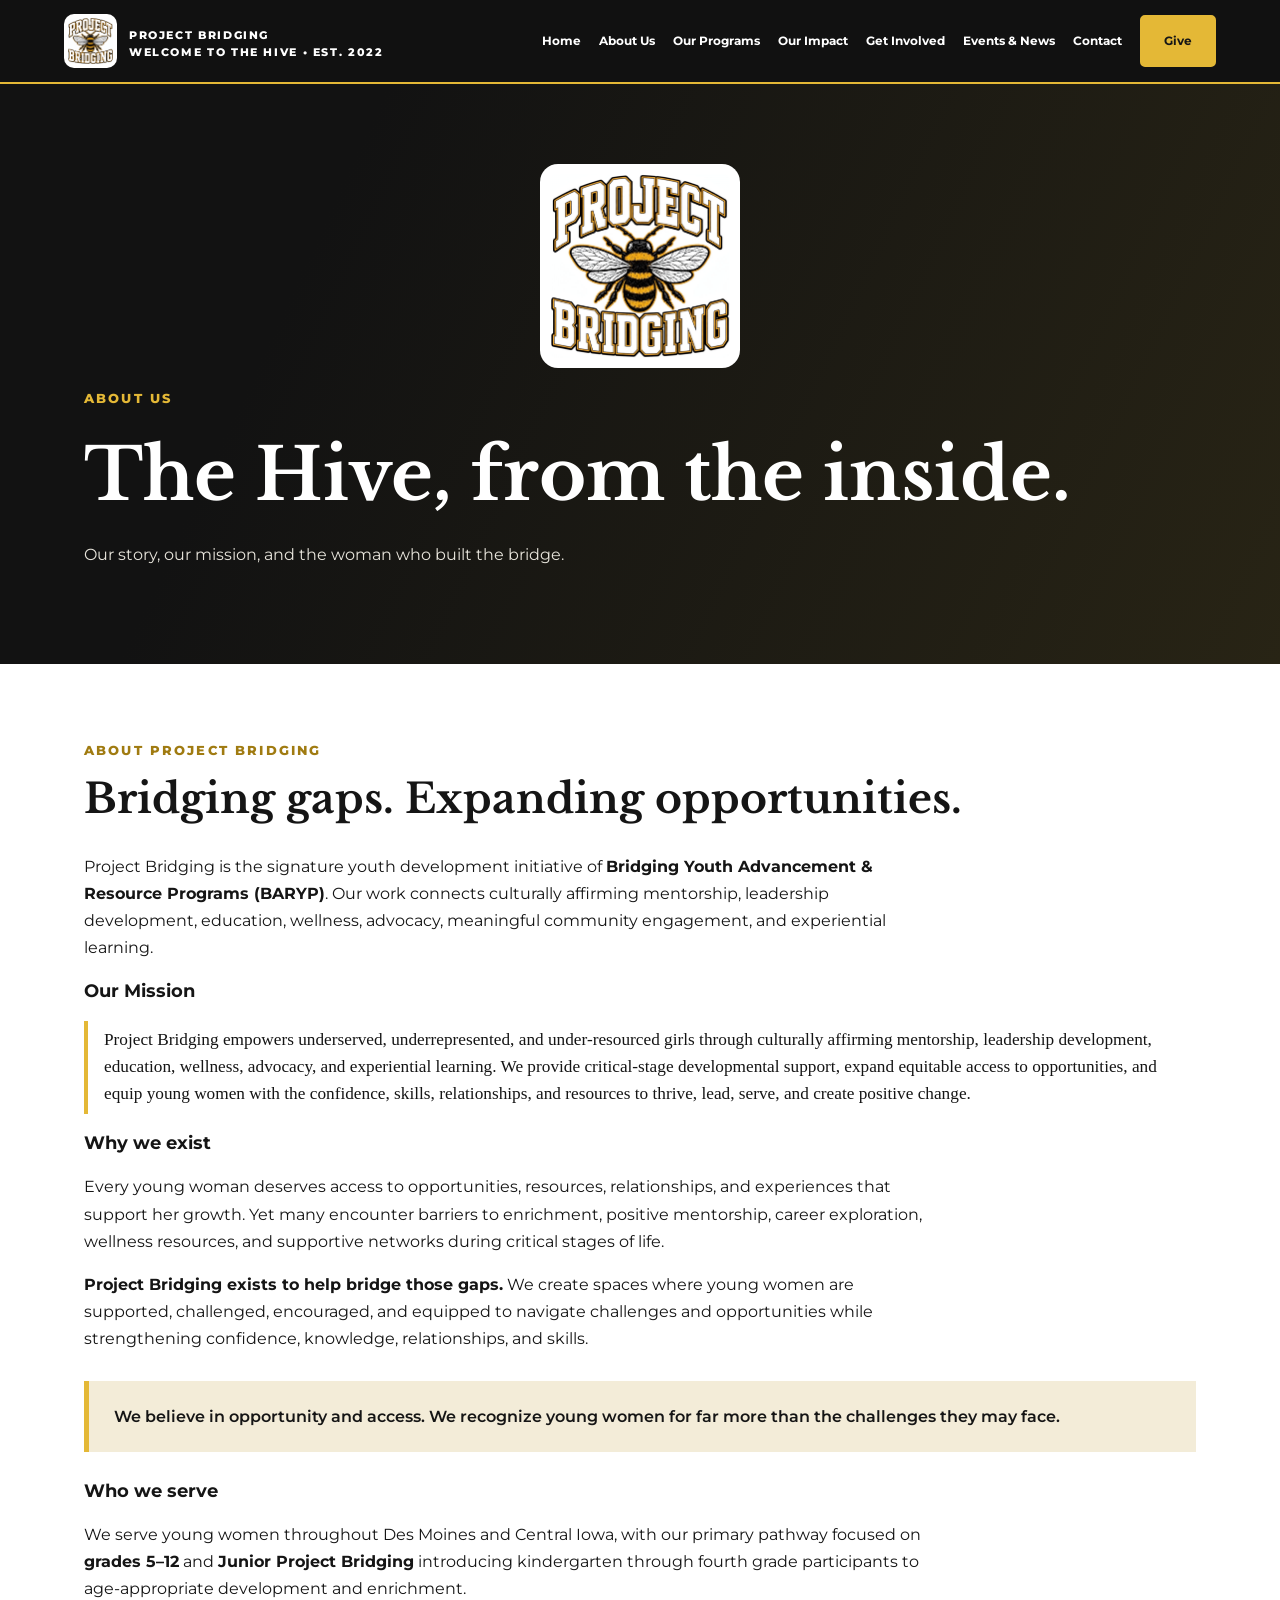
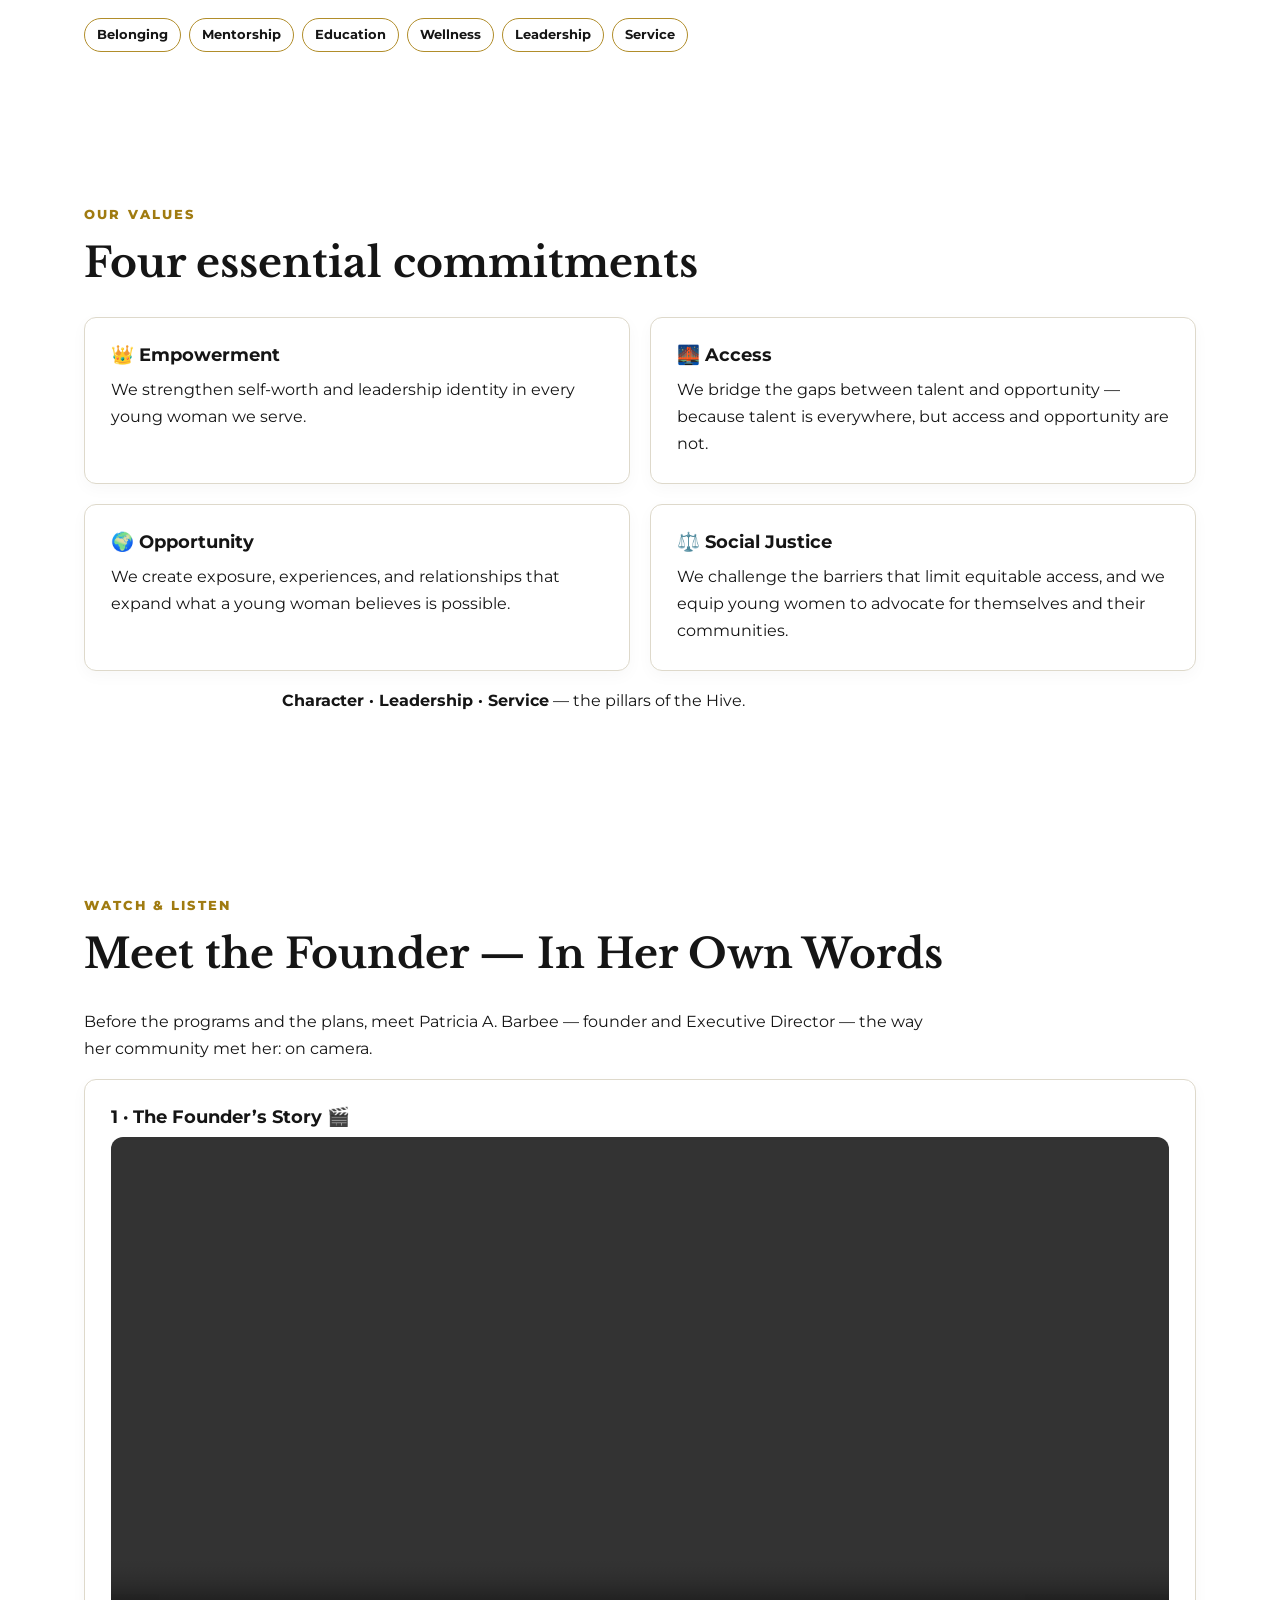
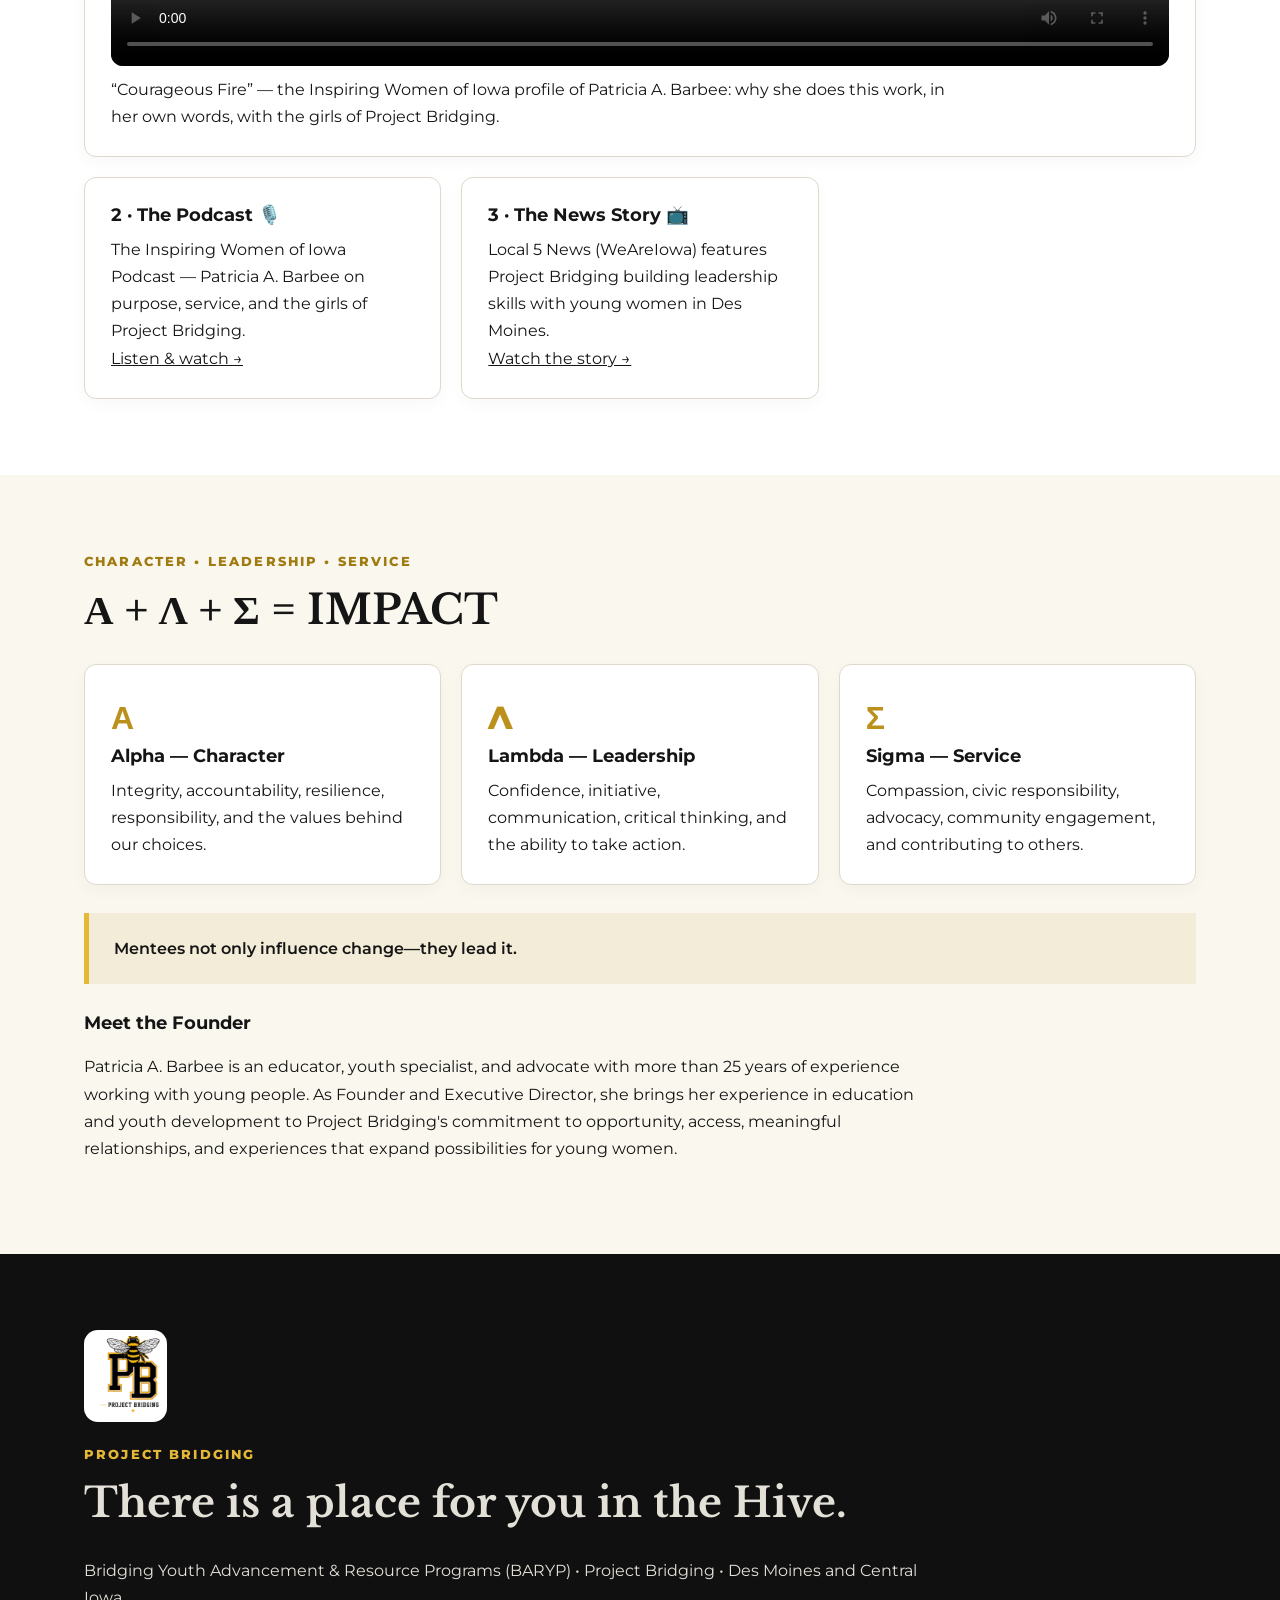
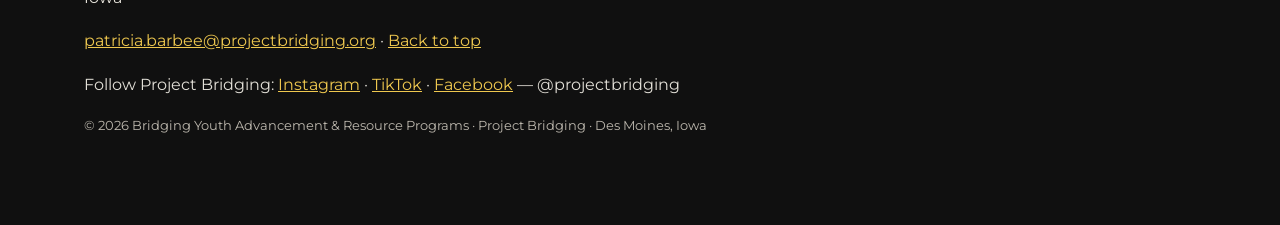
==== about.html @ 3eb688e8 "Publish new site pages with updated navigation Update index.html homepage with new site menu (Home, " ====
<!DOCTYPE html>
<html lang="en"><head><meta charset="UTF-8"><link rel="icon" type="image/png" href="logo.png"><meta name="viewport" content="width=device-width, initial-scale=1"><meta name="description" content="The story, mission, values, founder, and leadership of Project Bridging — a youth development and empowerment program in Des Moines, Iowa."><title>About Us | Project Bridging</title><style>
@import url('https://fonts.googleapis.com/css2?family=Libre+Baskerville:wght@400;700&family=Montserrat:wght@400;500;600;700;800&display=swap');
:root{--gold:#e4b836;--black:#151515;--cream:#faf7ef;--muted:#5f5b53}*{box-sizing:border-box}html{scroll-behavior:smooth}body{margin:0;color:var(--black);font-family:Montserrat,Arial,sans-serif;line-height:1.7}h1,h2,h3{line-height:1.23}h1,h2{font-family:'Libre Baskerville',Georgia,serif}h1{font-size:clamp(2.6rem,5.6vw,5.5rem);margin:.3em 0}h2{font-size:clamp(1.9rem,3.2vw,3.2rem);margin:.3em 0 .7em}h3{font-size:1.15rem}p{max-width:78ch}a{color:inherit}header{background:#111;color:white;position:sticky;top:0;z-index:4;border-bottom:2px solid var(--gold)}.nav{max-width:1200px;margin:auto;display:flex;justify-content:space-between;align-items:center;gap:20px;padding:14px 24px}.brand{font-weight:800;letter-spacing:.1em;text-decoration:none;color:var(--gold);line-height:1.1}.brand span{display:block;font-size:.68rem;color:#fff;letter-spacing:.15em;margin-top:5px}.navlinks{display:flex;gap:18px;flex-wrap:wrap;align-items:center}.navlinks a{font-size:.78rem;text-decoration:none;font-weight:700}.navlinks a:hover{color:var(--gold)}.btn{display:inline-flex;align-items:center;justify-content:center;padding:13px 22px;background:var(--gold);color:#161616;font-size:.84rem;font-weight:800;border-radius:5px;text-decoration:none;border:2px solid var(--gold);cursor:pointer}.btn.outline{background:transparent;border-color:currentColor;color:inherit}.btn:hover{filter:brightness(.92)}.hero{background:linear-gradient(115deg,#121212 25%,#282415 100%);color:white;min-height:580px;display:flex;align-items:center}.wrap{max-width:1160px;padding:76px 24px;margin:auto}.hero .wrap{width:100%}.eyebrow{font-weight:800;font-size:.79rem;letter-spacing:.17em;text-transform:uppercase;color:#a07b11}.hero .eyebrow{color:var(--gold)}.lead{font-size:1.18rem;max-width:720px}.hero p{color:#e8e5dc}.actions{display:flex;gap:12px;flex-wrap:wrap;margin-top:28px}.hero .btn.outline{color:white}.gold{color:var(--gold)}.cream{background:var(--cream)}.dark{background:#171717;color:#fff}.dark p{color:#e0ded9}.grid{display:grid;grid-template-columns:repeat(3,minmax(0,1fr));gap:20px}.grid.two{grid-template-columns:repeat(2,minmax(0,1fr))}.card{background:#fff;border:1px solid #ded9cb;border-radius:12px;padding:26px;box-shadow:0 5px 16px rgba(0,0,0,.03)}.dark .card{background:#242424;border-color:#48402b}.card h3{margin:0 0 9px}.card p{margin:0}.number{font-size:2rem;color:#bc911b;font-weight:800}.separator{height:4px;width:64px;background:var(--gold);margin:22px 0}.steps{counter-reset:step}.step{padding:22px 0;border-bottom:1px solid #ddd7c9;display:grid;grid-template-columns:65px 1fr;gap:15px}.step:before{counter-increment:step;content:counter(step,decimal-leading-zero);color:#aa7d00;font-size:1.6rem;font-weight:800}.step h3{margin:0}.step p{margin:.3em 0}.cols{columns:2;column-gap:45px}.cols>div{break-inside:avoid;margin-bottom:25px}.callout{border-left:5px solid var(--gold);padding:22px 25px;background:#f3ecd8;margin:28px 0;font-weight:600}.dark .callout{color:#151515}.small{font-size:.82rem;color:var(--muted)}.tag{font-size:.74rem;display:inline-block;font-weight:800;letter-spacing:.08em;text-transform:uppercase;color:#8f6e12}.quote{font:700 clamp(1.3rem,2.5vw,2rem)/1.5 'Libre Baskerville',Georgia,serif}.notice{background:#fff5da;padding:15px 18px;border-radius:8px;border:1px solid #e6cc7b;margin-top:15px}.faq details{border-bottom:1px solid #ded8cd;padding:18px 0}.faq summary{font-weight:800;cursor:pointer}.faq p{margin:12px 0 0}.footer{background:#101010;color:#e3e0d8}.footer a{color:#efc84f}.muted{color:#6b665b}ul{padding-left:22px}li{margin:7px 0}.chips{display:flex;flex-wrap:wrap;gap:8px}.chip{border:1px solid #b18d2a;border-radius:30px;padding:5px 12px;font-size:.8rem;font-weight:700}.menu-toggle{display:none;background:none;border:1px solid #aaa;color:white;padding:8px 10px;border-radius:4px}@media(max-width:900px){.grid{grid-template-columns:repeat(2,minmax(0,1fr))}.navlinks{gap:10px}.navlinks a{font-size:.7rem}}@media(max-width:700px){.nav{align-items:flex-start}.menu-toggle{display:block}.navlinks{display:none;position:absolute;top:68px;left:0;right:0;background:#161616;padding:22px;flex-direction:column;align-items:flex-start}.navlinks.open{display:flex}.grid,.grid.two{grid-template-columns:1fr}.cols{columns:1}.wrap{padding:55px 20px}.hero{min-height:570px}.step{grid-template-columns:47px 1fr}.navlinks a{font-size:.9rem}}
.hub-grid{display:grid;grid-template-columns:repeat(2,1fr);gap:14px;margin-top:34px}.hub-btn{display:flex;align-items:center;gap:14px;background:#fff;border:1px solid #e6e2d9;border-left:5px solid #e4b836;padding:18px 22px;transition:.2s;color:inherit;text-decoration:none}.hub-btn:hover{transform:translateY(-1px);border-color:#e4b836;box-shadow:0 4px 14px rgba(0,0,0,.08)}.hub-btn .ic{font-size:1.5rem;line-height:1}.hub-btn strong{display:block;font-size:1rem}.hub-btn span{font-size:.83rem;color:#5f5b53}@media(max-width:620px){.hub-grid{grid-template-columns:1fr}}.brand{display:flex;align-items:center;gap:12px}.brand img{height:54px;width:auto;background:#fff;border-radius:10px;padding:4px}.brand-text{display:flex;flex-direction:column;line-height:1.15}.hero-logo{display:block;width:200px;max-width:62vw;height:auto;background:#fff;border-radius:18px;padding:10px;margin:0 auto 20px}.footer-logo{height:92px;width:auto;background:#fff;border-radius:14px;padding:6px;margin-bottom:14px}</style></head>
<body id="home">
<header><nav class="nav" aria-label="Primary navigation"><a class="brand" href="index.html"><img src="logo.png" alt="Project Bridging logo"><span class="brand-text">PROJECT BRIDGING<span>WELCOME TO THE HIVE • EST. 2022</span></span></a><button class="menu-toggle" aria-label="Toggle navigation" aria-expanded="false" onclick="const n=document.getElementById('navlinks');n.classList.toggle('open');this.setAttribute('aria-expanded',n.classList.contains('open'))">☰ Menu</button><div id="navlinks" class="navlinks"><a href="index.html">Home</a><a href="about.html">About Us</a><a href="programs.html">Our Programs</a><a href="impact.html">Our Impact</a><a href="get-involved.html">Get Involved</a><a href="events.html">Events &amp; News</a><a href="contact.html">Contact</a><a href="give.html" class="btn">Give</a></div></nav></header>
<main>
<section class="hero"><div class="wrap"><img class="hero-logo" src="logo.png" alt="Project Bridging logo"><div class="eyebrow">About Us</div><h1>The Hive, from the <span class="accent">inside.</span></h1><p class="lede">Our story, our mission, and the woman who built the bridge.</p></div></section><section id="about"><div class="wrap"><div class="eyebrow">About Project Bridging</div><h2>Bridging gaps. Expanding opportunities.</h2><p>Project Bridging is the signature youth development initiative of <strong>Bridging Youth Advancement &amp; Resource Programs (BARYP)</strong>. Our work connects culturally affirming mentorship, leadership development, education, wellness, advocacy, meaningful community engagement, and experiential learning.</p><h3>Our Mission</h3><blockquote style="border-left:4px solid var(--gold);margin:.4rem 0 1rem;padding:.4rem 0 .4rem 1rem;font-family:Georgia,serif;font-size:1.08rem;line-height:1.55">Project Bridging empowers underserved, underrepresented, and under-resourced girls through culturally affirming mentorship, leadership development, education, wellness, advocacy, and experiential learning. We provide critical-stage developmental support, expand equitable access to opportunities, and equip young women with the confidence, skills, relationships, and resources to thrive, lead, serve, and create positive change.</blockquote><h3>Why we exist</h3><p>Every young woman deserves access to opportunities, resources, relationships, and experiences that support her growth. Yet many encounter barriers to enrichment, positive mentorship, career exploration, wellness resources, and supportive networks during critical stages of life.</p><p><strong>Project Bridging exists to help bridge those gaps.</strong> We create spaces where young women are supported, challenged, encouraged, and equipped to navigate challenges and opportunities while strengthening confidence, knowledge, relationships, and skills.</p><div class="callout">We believe in opportunity and access. We recognize young women for far more than the challenges they may face.</div><h3>Who we serve</h3><p>We serve young women throughout Des Moines and Central Iowa, with our primary pathway focused on <strong>grades 5–12</strong> and <strong>Junior Project Bridging</strong> introducing kindergarten through fourth grade participants to age-appropriate development and enrichment.</p><div class="chips"><span class="chip">Belonging</span><span class="chip">Mentorship</span><span class="chip">Education</span><span class="chip">Wellness</span><span class="chip">Leadership</span><span class="chip">Service</span></div></div></section><section class="soft"><div class="wrap"><div class="eyebrow">Our Values</div><h2>Four essential commitments</h2><div class="grid two"><div class="card"><h3>👑 Empowerment</h3><p>We strengthen self-worth and leadership identity in every young woman we serve.</p></div><div class="card"><h3>🌉 Access</h3><p>We bridge the gaps between talent and opportunity — because talent is everywhere, but access and opportunity are not.</p></div><div class="card"><h3>🌍 Opportunity</h3><p>We create exposure, experiences, and relationships that expand what a young woman believes is possible.</p></div><div class="card"><h3>⚖️ Social Justice</h3><p>We challenge the barriers that limit equitable access, and we equip young women to advocate for themselves and their communities.</p></div></div><p style="text-align:center;margin-top:1rem"><strong>Character · Leadership · Service</strong> — the pillars of the Hive.</p></div></section><section id="meet-the-founder"><div class="wrap"><p class="eyebrow">Watch &amp; Listen</p><h2>Meet the Founder — In Her Own Words</h2><p class="lede">Before the programs and the plans, meet Patricia A. Barbee — founder and Executive Director — the way her community met her: on camera.</p><div class="grid"><article class="card" style="grid-column:1/-1"><h3>1 · The Founder’s Story 🎬</h3><video controls preload="metadata" playsinline src="founder-video.mp4" style="width:100%;border-radius:12px;display:block;margin:.4rem 0 .6rem"></video><p>“Courageous Fire” — the Inspiring Women of Iowa profile of Patricia A. Barbee: why she does this work, in her own words, with the girls of Project Bridging.</p></article><article class="card"><h3>2 · The Podcast 🎙️</h3><p>The Inspiring Women of Iowa Podcast — Patricia A. Barbee on purpose, service, and the girls of Project Bridging.</p><p><a href="https://tr.ee/HI_UeDrInt">Listen &amp; watch →</a></p></article><article class="card"><h3>3 · The News Story 📺</h3><p>Local 5 News (WeAreIowa) features Project Bridging building leadership skills with young women in Des Moines.</p><p><a href="https://www.weareiowa.com/video/news/community/project-bridging-to-builds-leadership-skills-with-at-risk-young-women/524-d6acfb98-375f-4278-8820-97b813ef0d6f">Watch the story →</a></p></article></div></div></section><section id="leadership" class="cream"><div class="wrap"><div class="eyebrow">Character • Leadership • Service</div><h2>Α + Λ + Σ = IMPACT</h2><div class="grid"><div class="card"><div class="number">Α</div><h3>Alpha — Character</h3><p>Integrity, accountability, resilience, responsibility, and the values behind our choices.</p></div><div class="card"><div class="number">Λ</div><h3>Lambda — Leadership</h3><p>Confidence, initiative, communication, critical thinking, and the ability to take action.</p></div><div class="card"><div class="number">Σ</div><h3>Sigma — Service</h3><p>Compassion, civic responsibility, advocacy, community engagement, and contributing to others.</p></div></div><div class="callout">Mentees not only influence change—they lead it.</div><h3>Meet the Founder</h3><p>Patricia A. Barbee is an educator, youth specialist, and advocate with more than 25 years of experience working with young people. As Founder and Executive Director, she brings her experience in education and youth development to Project Bridging's commitment to opportunity, access, meaningful relationships, and experiences that expand possibilities for young women.</p></div></section>
</main>
<footer class="footer"><div class="wrap"><img class="footer-logo" src="logo-submark.png" alt="Project Bridging PB submark logo"><div class="eyebrow gold">Project Bridging</div><h2>There is a place for you in the Hive.</h2><p>Bridging Youth Advancement &amp; Resource Programs (BARYP) • Project Bridging • Des Moines and Central Iowa</p><p><a href="mailto:patricia.barbee@projectbridging.org">patricia.barbee@projectbridging.org</a> · <a href="#home">Back to top</a></p><p>Follow Project Bridging: <a href="https://www.instagram.com/projectbridging/">Instagram</a> · <a href="https://www.tiktok.com/@projectbridging">TikTok</a> · <a href="https://www.facebook.com/projectbridging">Facebook</a> — @projectbridging</p><p class="small" style="color:#bdb8ae">© 2026 Bridging Youth Advancement &amp; Resource Programs · Project Bridging · Des Moines, Iowa</p></div></footer>
<script>document.querySelectorAll('.navlinks a').forEach(a=>a.addEventListener('click',()=>{const n=document.getElementById('navlinks');n.classList.remove('open');document.querySelector('.menu-toggle').setAttribute('aria-expanded','false')}))</script>
</body></html>
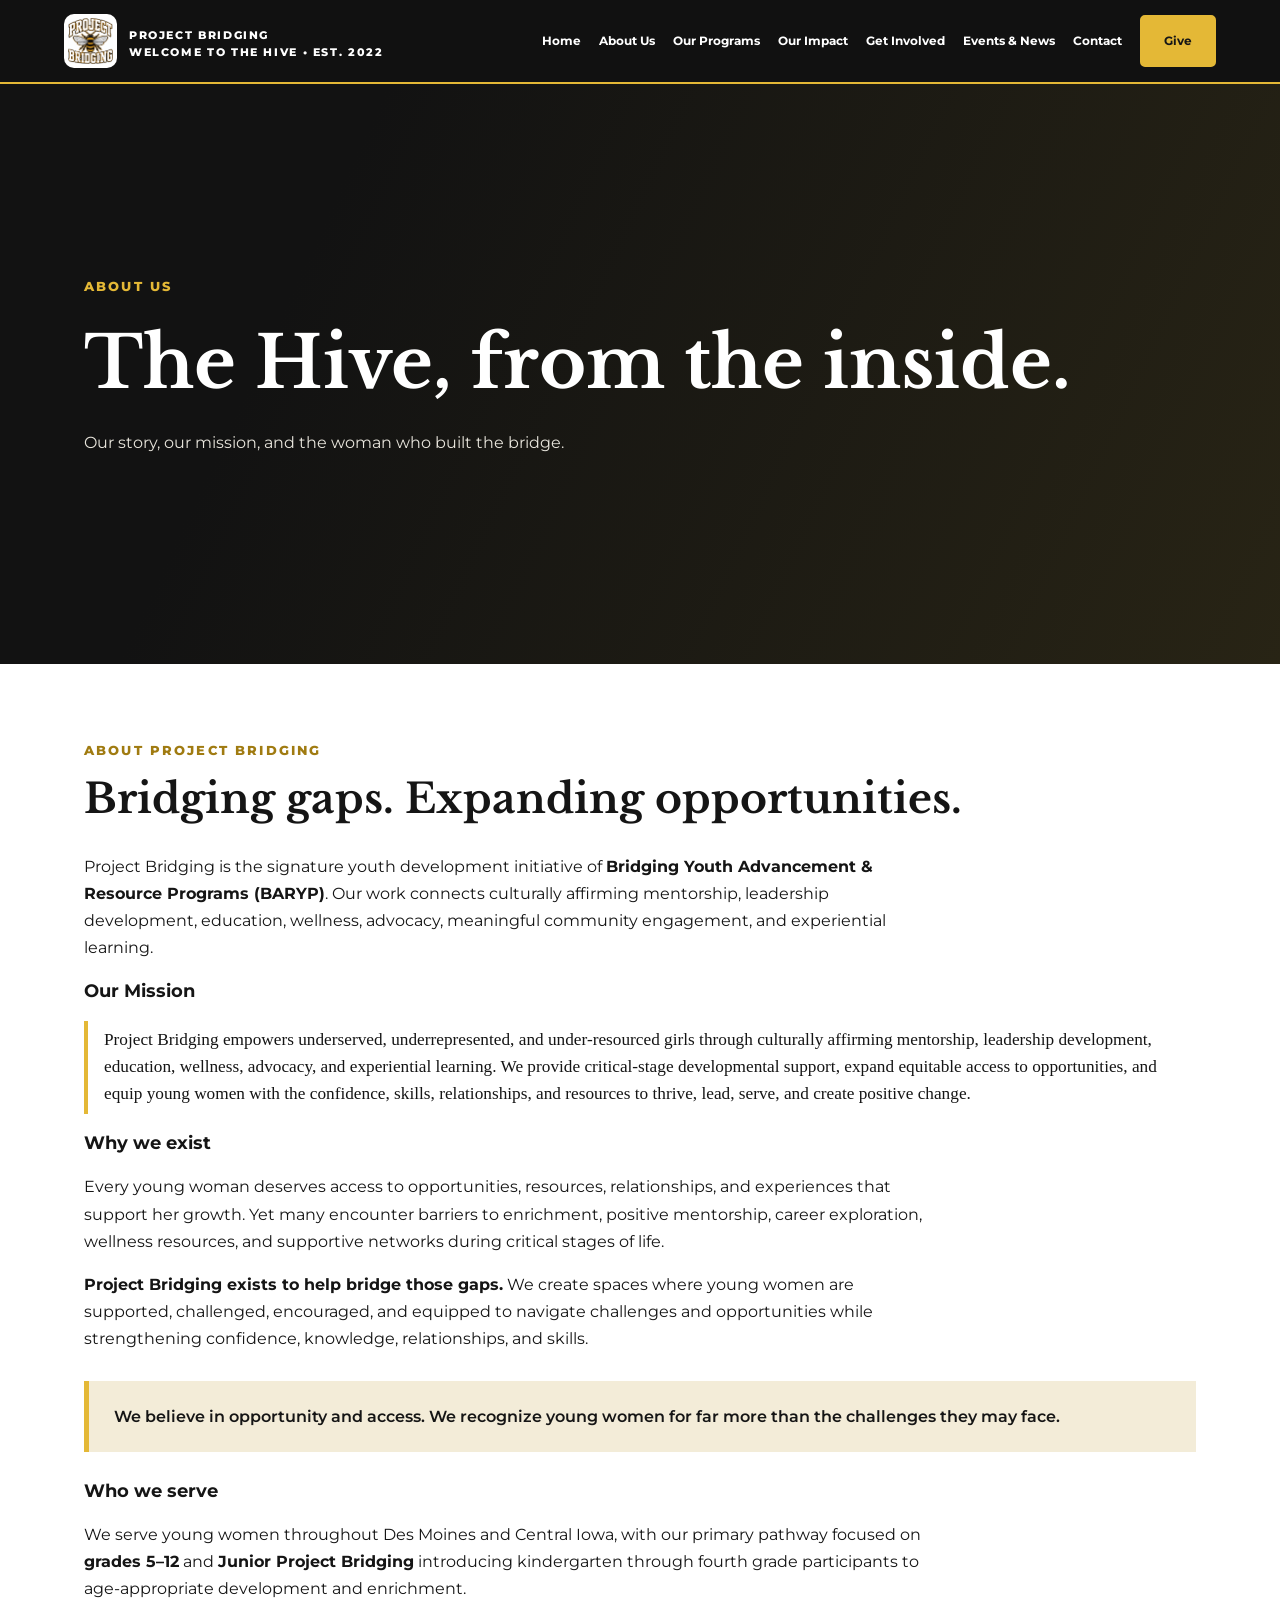
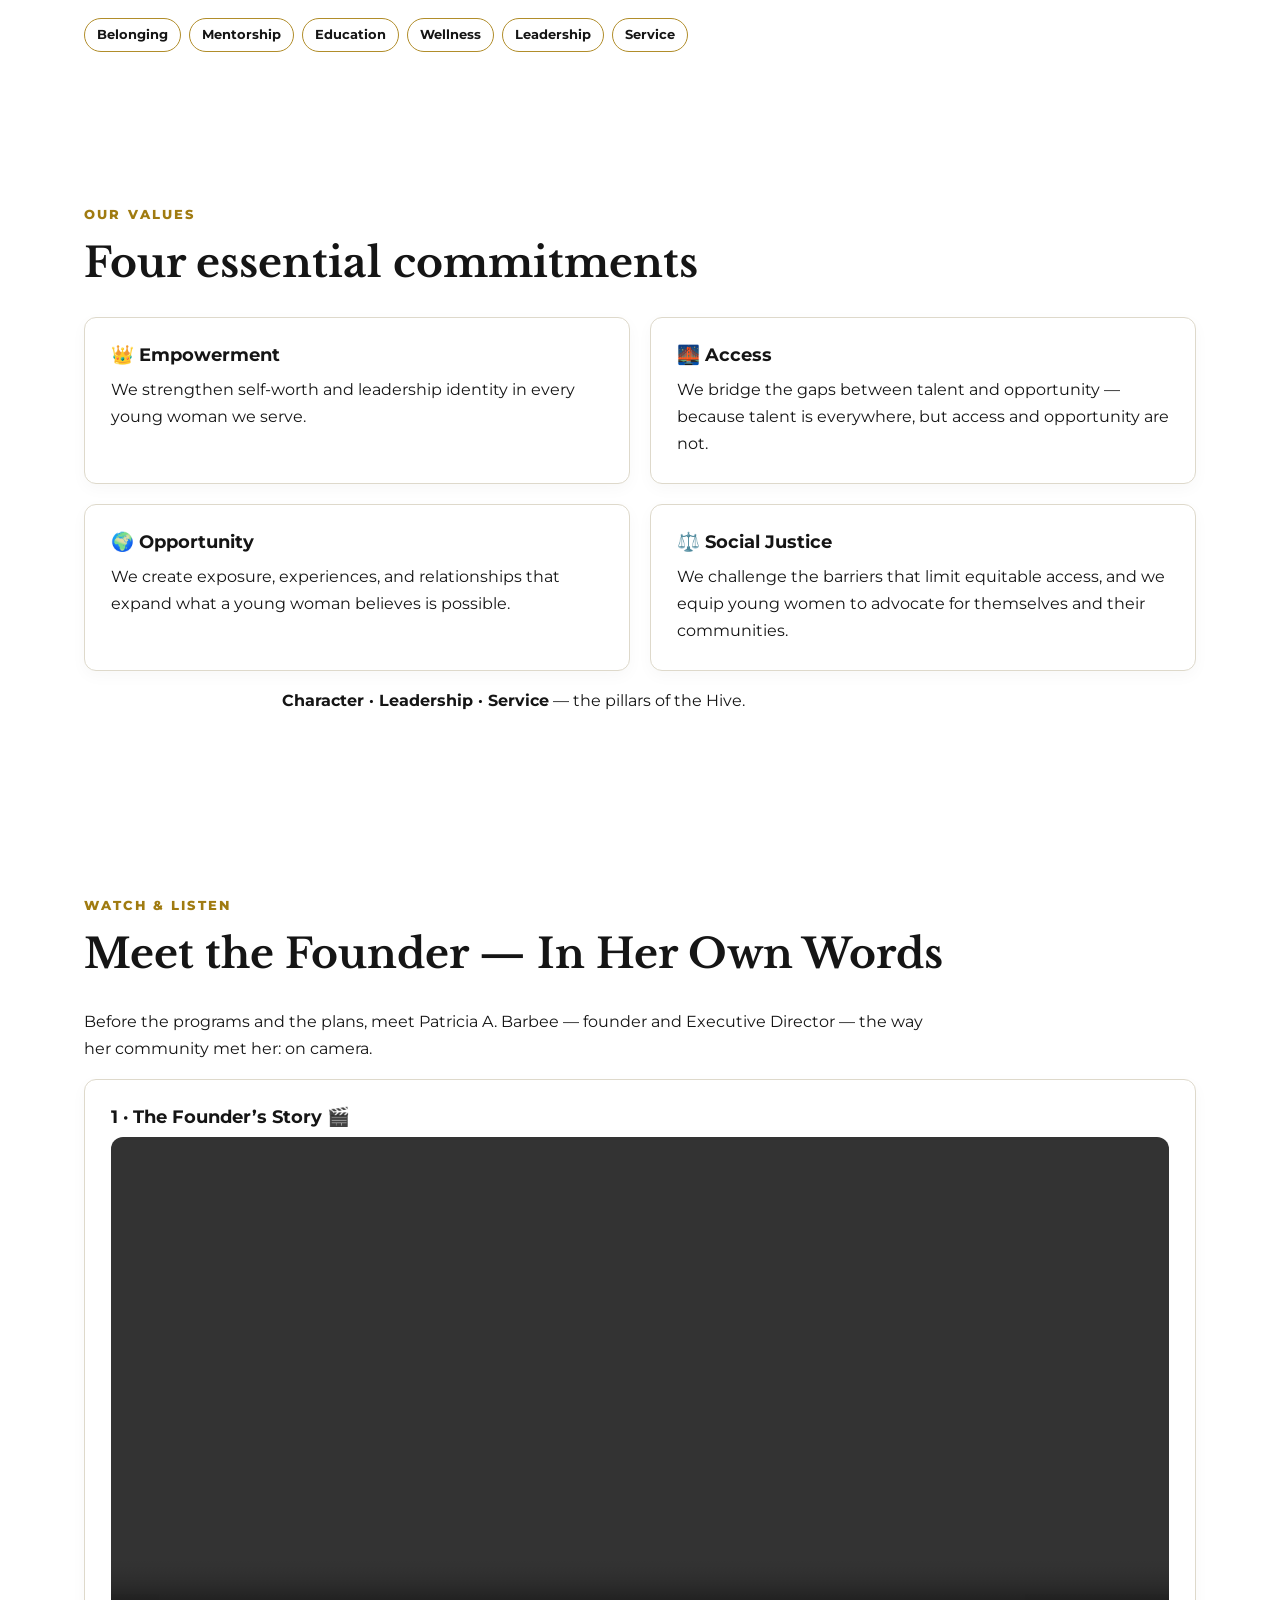
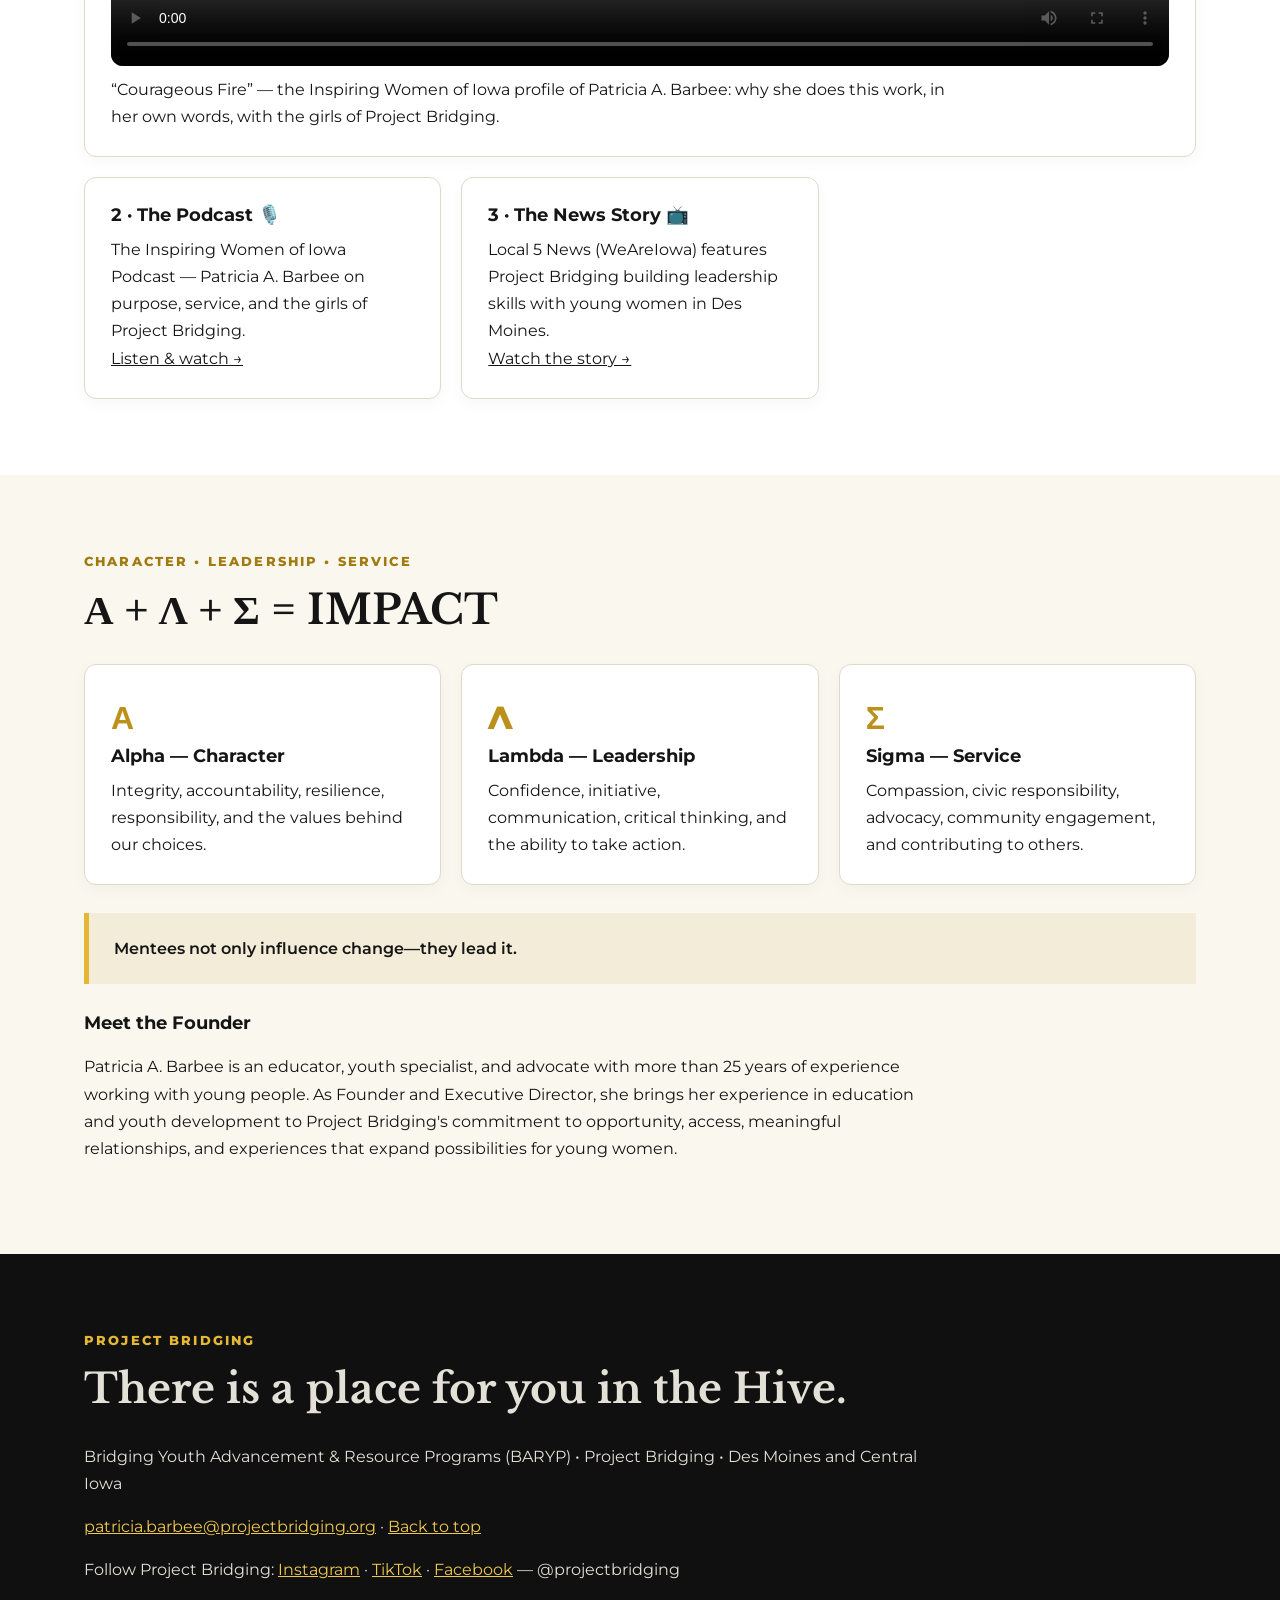
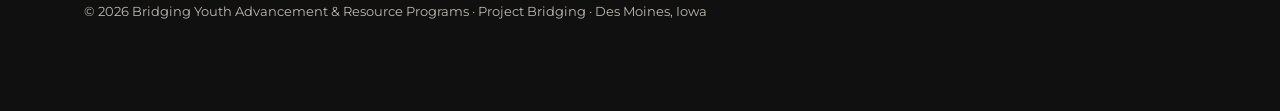
==== commit 4596cbcc: "Remove hero and footer logos, keep header logo Updated index.html, about.html, programs.html, impact" ====
--- a/about.html
+++ b/about.html
@@ -6,8 +6,8 @@
 <body id="home">
 <header><nav class="nav" aria-label="Primary navigation"><a class="brand" href="index.html"><img src="logo.png" alt="Project Bridging logo"><span class="brand-text">PROJECT BRIDGING<span>WELCOME TO THE HIVE • EST. 2022</span></span></a><button class="menu-toggle" aria-label="Toggle navigation" aria-expanded="false" onclick="const n=document.getElementById('navlinks');n.classList.toggle('open');this.setAttribute('aria-expanded',n.classList.contains('open'))">☰ Menu</button><div id="navlinks" class="navlinks"><a href="index.html">Home</a><a href="about.html">About Us</a><a href="programs.html">Our Programs</a><a href="impact.html">Our Impact</a><a href="get-involved.html">Get Involved</a><a href="events.html">Events &amp; News</a><a href="contact.html">Contact</a><a href="give.html" class="btn">Give</a></div></nav></header>
 <main>
-<section class="hero"><div class="wrap"><img class="hero-logo" src="logo.png" alt="Project Bridging logo"><div class="eyebrow">About Us</div><h1>The Hive, from the <span class="accent">inside.</span></h1><p class="lede">Our story, our mission, and the woman who built the bridge.</p></div></section><section id="about"><div class="wrap"><div class="eyebrow">About Project Bridging</div><h2>Bridging gaps. Expanding opportunities.</h2><p>Project Bridging is the signature youth development initiative of <strong>Bridging Youth Advancement &amp; Resource Programs (BARYP)</strong>. Our work connects culturally affirming mentorship, leadership development, education, wellness, advocacy, meaningful community engagement, and experiential learning.</p><h3>Our Mission</h3><blockquote style="border-left:4px solid var(--gold);margin:.4rem 0 1rem;padding:.4rem 0 .4rem 1rem;font-family:Georgia,serif;font-size:1.08rem;line-height:1.55">Project Bridging empowers underserved, underrepresented, and under-resourced girls through culturally affirming mentorship, leadership development, education, wellness, advocacy, and experiential learning. We provide critical-stage developmental support, expand equitable access to opportunities, and equip young women with the confidence, skills, relationships, and resources to thrive, lead, serve, and create positive change.</blockquote><h3>Why we exist</h3><p>Every young woman deserves access to opportunities, resources, relationships, and experiences that support her growth. Yet many encounter barriers to enrichment, positive mentorship, career exploration, wellness resources, and supportive networks during critical stages of life.</p><p><strong>Project Bridging exists to help bridge those gaps.</strong> We create spaces where young women are supported, challenged, encouraged, and equipped to navigate challenges and opportunities while strengthening confidence, knowledge, relationships, and skills.</p><div class="callout">We believe in opportunity and access. We recognize young women for far more than the challenges they may face.</div><h3>Who we serve</h3><p>We serve young women throughout Des Moines and Central Iowa, with our primary pathway focused on <strong>grades 5–12</strong> and <strong>Junior Project Bridging</strong> introducing kindergarten through fourth grade participants to age-appropriate development and enrichment.</p><div class="chips"><span class="chip">Belonging</span><span class="chip">Mentorship</span><span class="chip">Education</span><span class="chip">Wellness</span><span class="chip">Leadership</span><span class="chip">Service</span></div></div></section><section class="soft"><div class="wrap"><div class="eyebrow">Our Values</div><h2>Four essential commitments</h2><div class="grid two"><div class="card"><h3>👑 Empowerment</h3><p>We strengthen self-worth and leadership identity in every young woman we serve.</p></div><div class="card"><h3>🌉 Access</h3><p>We bridge the gaps between talent and opportunity — because talent is everywhere, but access and opportunity are not.</p></div><div class="card"><h3>🌍 Opportunity</h3><p>We create exposure, experiences, and relationships that expand what a young woman believes is possible.</p></div><div class="card"><h3>⚖️ Social Justice</h3><p>We challenge the barriers that limit equitable access, and we equip young women to advocate for themselves and their communities.</p></div></div><p style="text-align:center;margin-top:1rem"><strong>Character · Leadership · Service</strong> — the pillars of the Hive.</p></div></section><section id="meet-the-founder"><div class="wrap"><p class="eyebrow">Watch &amp; Listen</p><h2>Meet the Founder — In Her Own Words</h2><p class="lede">Before the programs and the plans, meet Patricia A. Barbee — founder and Executive Director — the way her community met her: on camera.</p><div class="grid"><article class="card" style="grid-column:1/-1"><h3>1 · The Founder’s Story 🎬</h3><video controls preload="metadata" playsinline src="founder-video.mp4" style="width:100%;border-radius:12px;display:block;margin:.4rem 0 .6rem"></video><p>“Courageous Fire” — the Inspiring Women of Iowa profile of Patricia A. Barbee: why she does this work, in her own words, with the girls of Project Bridging.</p></article><article class="card"><h3>2 · The Podcast 🎙️</h3><p>The Inspiring Women of Iowa Podcast — Patricia A. Barbee on purpose, service, and the girls of Project Bridging.</p><p><a href="https://tr.ee/HI_UeDrInt">Listen &amp; watch →</a></p></article><article class="card"><h3>3 · The News Story 📺</h3><p>Local 5 News (WeAreIowa) features Project Bridging building leadership skills with young women in Des Moines.</p><p><a href="https://www.weareiowa.com/video/news/community/project-bridging-to-builds-leadership-skills-with-at-risk-young-women/524-d6acfb98-375f-4278-8820-97b813ef0d6f">Watch the story →</a></p></article></div></div></section><section id="leadership" class="cream"><div class="wrap"><div class="eyebrow">Character • Leadership • Service</div><h2>Α + Λ + Σ = IMPACT</h2><div class="grid"><div class="card"><div class="number">Α</div><h3>Alpha — Character</h3><p>Integrity, accountability, resilience, responsibility, and the values behind our choices.</p></div><div class="card"><div class="number">Λ</div><h3>Lambda — Leadership</h3><p>Confidence, initiative, communication, critical thinking, and the ability to take action.</p></div><div class="card"><div class="number">Σ</div><h3>Sigma — Service</h3><p>Compassion, civic responsibility, advocacy, community engagement, and contributing to others.</p></div></div><div class="callout">Mentees not only influence change—they lead it.</div><h3>Meet the Founder</h3><p>Patricia A. Barbee is an educator, youth specialist, and advocate with more than 25 years of experience working with young people. As Founder and Executive Director, she brings her experience in education and youth development to Project Bridging's commitment to opportunity, access, meaningful relationships, and experiences that expand possibilities for young women.</p></div></section>
+<section class="hero"><div class="wrap"><div class="eyebrow">About Us</div><h1>The Hive, from the <span class="accent">inside.</span></h1><p class="lede">Our story, our mission, and the woman who built the bridge.</p></div></section><section id="about"><div class="wrap"><div class="eyebrow">About Project Bridging</div><h2>Bridging gaps. Expanding opportunities.</h2><p>Project Bridging is the signature youth development initiative of <strong>Bridging Youth Advancement &amp; Resource Programs (BARYP)</strong>. Our work connects culturally affirming mentorship, leadership development, education, wellness, advocacy, meaningful community engagement, and experiential learning.</p><h3>Our Mission</h3><blockquote style="border-left:4px solid var(--gold);margin:.4rem 0 1rem;padding:.4rem 0 .4rem 1rem;font-family:Georgia,serif;font-size:1.08rem;line-height:1.55">Project Bridging empowers underserved, underrepresented, and under-resourced girls through culturally affirming mentorship, leadership development, education, wellness, advocacy, and experiential learning. We provide critical-stage developmental support, expand equitable access to opportunities, and equip young women with the confidence, skills, relationships, and resources to thrive, lead, serve, and create positive change.</blockquote><h3>Why we exist</h3><p>Every young woman deserves access to opportunities, resources, relationships, and experiences that support her growth. Yet many encounter barriers to enrichment, positive mentorship, career exploration, wellness resources, and supportive networks during critical stages of life.</p><p><strong>Project Bridging exists to help bridge those gaps.</strong> We create spaces where young women are supported, challenged, encouraged, and equipped to navigate challenges and opportunities while strengthening confidence, knowledge, relationships, and skills.</p><div class="callout">We believe in opportunity and access. We recognize young women for far more than the challenges they may face.</div><h3>Who we serve</h3><p>We serve young women throughout Des Moines and Central Iowa, with our primary pathway focused on <strong>grades 5–12</strong> and <strong>Junior Project Bridging</strong> introducing kindergarten through fourth grade participants to age-appropriate development and enrichment.</p><div class="chips"><span class="chip">Belonging</span><span class="chip">Mentorship</span><span class="chip">Education</span><span class="chip">Wellness</span><span class="chip">Leadership</span><span class="chip">Service</span></div></div></section><section class="soft"><div class="wrap"><div class="eyebrow">Our Values</div><h2>Four essential commitments</h2><div class="grid two"><div class="card"><h3>👑 Empowerment</h3><p>We strengthen self-worth and leadership identity in every young woman we serve.</p></div><div class="card"><h3>🌉 Access</h3><p>We bridge the gaps between talent and opportunity — because talent is everywhere, but access and opportunity are not.</p></div><div class="card"><h3>🌍 Opportunity</h3><p>We create exposure, experiences, and relationships that expand what a young woman believes is possible.</p></div><div class="card"><h3>⚖️ Social Justice</h3><p>We challenge the barriers that limit equitable access, and we equip young women to advocate for themselves and their communities.</p></div></div><p style="text-align:center;margin-top:1rem"><strong>Character · Leadership · Service</strong> — the pillars of the Hive.</p></div></section><section id="meet-the-founder"><div class="wrap"><p class="eyebrow">Watch &amp; Listen</p><h2>Meet the Founder — In Her Own Words</h2><p class="lede">Before the programs and the plans, meet Patricia A. Barbee — founder and Executive Director — the way her community met her: on camera.</p><div class="grid"><article class="card" style="grid-column:1/-1"><h3>1 · The Founder’s Story 🎬</h3><video controls preload="metadata" playsinline src="founder-video.mp4" style="width:100%;border-radius:12px;display:block;margin:.4rem 0 .6rem"></video><p>“Courageous Fire” — the Inspiring Women of Iowa profile of Patricia A. Barbee: why she does this work, in her own words, with the girls of Project Bridging.</p></article><article class="card"><h3>2 · The Podcast 🎙️</h3><p>The Inspiring Women of Iowa Podcast — Patricia A. Barbee on purpose, service, and the girls of Project Bridging.</p><p><a href="https://tr.ee/HI_UeDrInt">Listen &amp; watch →</a></p></article><article class="card"><h3>3 · The News Story 📺</h3><p>Local 5 News (WeAreIowa) features Project Bridging building leadership skills with young women in Des Moines.</p><p><a href="https://www.weareiowa.com/video/news/community/project-bridging-to-builds-leadership-skills-with-at-risk-young-women/524-d6acfb98-375f-4278-8820-97b813ef0d6f">Watch the story →</a></p></article></div></div></section><section id="leadership" class="cream"><div class="wrap"><div class="eyebrow">Character • Leadership • Service</div><h2>Α + Λ + Σ = IMPACT</h2><div class="grid"><div class="card"><div class="number">Α</div><h3>Alpha — Character</h3><p>Integrity, accountability, resilience, responsibility, and the values behind our choices.</p></div><div class="card"><div class="number">Λ</div><h3>Lambda — Leadership</h3><p>Confidence, initiative, communication, critical thinking, and the ability to take action.</p></div><div class="card"><div class="number">Σ</div><h3>Sigma — Service</h3><p>Compassion, civic responsibility, advocacy, community engagement, and contributing to others.</p></div></div><div class="callout">Mentees not only influence change—they lead it.</div><h3>Meet the Founder</h3><p>Patricia A. Barbee is an educator, youth specialist, and advocate with more than 25 years of experience working with young people. As Founder and Executive Director, she brings her experience in education and youth development to Project Bridging's commitment to opportunity, access, meaningful relationships, and experiences that expand possibilities for young women.</p></div></section>
 </main>
-<footer class="footer"><div class="wrap"><img class="footer-logo" src="logo-submark.png" alt="Project Bridging PB submark logo"><div class="eyebrow gold">Project Bridging</div><h2>There is a place for you in the Hive.</h2><p>Bridging Youth Advancement &amp; Resource Programs (BARYP) • Project Bridging • Des Moines and Central Iowa</p><p><a href="mailto:patricia.barbee@projectbridging.org">patricia.barbee@projectbridging.org</a> · <a href="#home">Back to top</a></p><p>Follow Project Bridging: <a href="https://www.instagram.com/projectbridging/">Instagram</a> · <a href="https://www.tiktok.com/@projectbridging">TikTok</a> · <a href="https://www.facebook.com/projectbridging">Facebook</a> — @projectbridging</p><p class="small" style="color:#bdb8ae">© 2026 Bridging Youth Advancement &amp; Resource Programs · Project Bridging · Des Moines, Iowa</p></div></footer>
+<footer class="footer"><div class="wrap"><div class="eyebrow gold">Project Bridging</div><h2>There is a place for you in the Hive.</h2><p>Bridging Youth Advancement &amp; Resource Programs (BARYP) • Project Bridging • Des Moines and Central Iowa</p><p><a href="mailto:patricia.barbee@projectbridging.org">patricia.barbee@projectbridging.org</a> · <a href="#home">Back to top</a></p><p>Follow Project Bridging: <a href="https://www.instagram.com/projectbridging/">Instagram</a> · <a href="https://www.tiktok.com/@projectbridging">TikTok</a> · <a href="https://www.facebook.com/projectbridging">Facebook</a> — @projectbridging</p><p class="small" style="color:#bdb8ae">© 2026 Bridging Youth Advancement &amp; Resource Programs · Project Bridging · Des Moines, Iowa</p></div></footer>
 <script>document.querySelectorAll('.navlinks a').forEach(a=>a.addEventListener('click',()=>{const n=document.getElementById('navlinks');n.classList.remove('open');document.querySelector('.menu-toggle').setAttribute('aria-expanded','false')}))</script>
 </body></html>
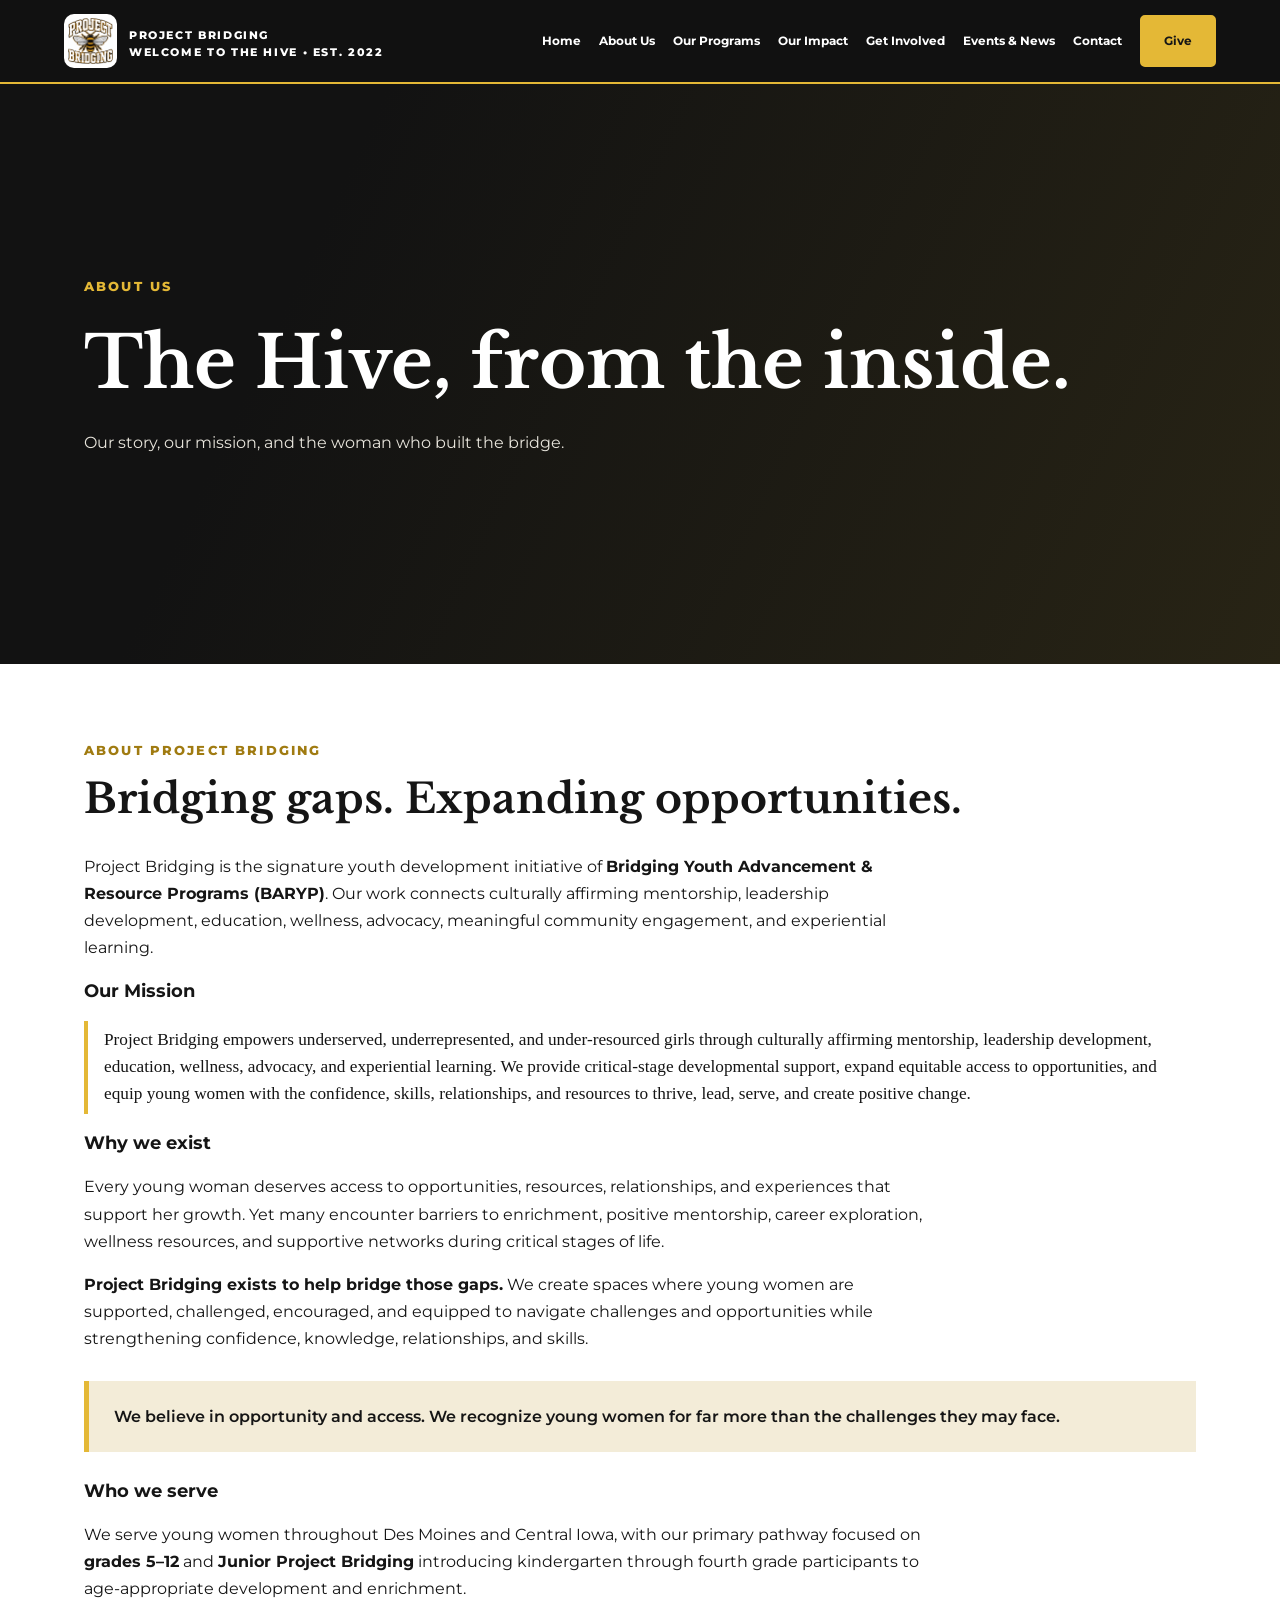
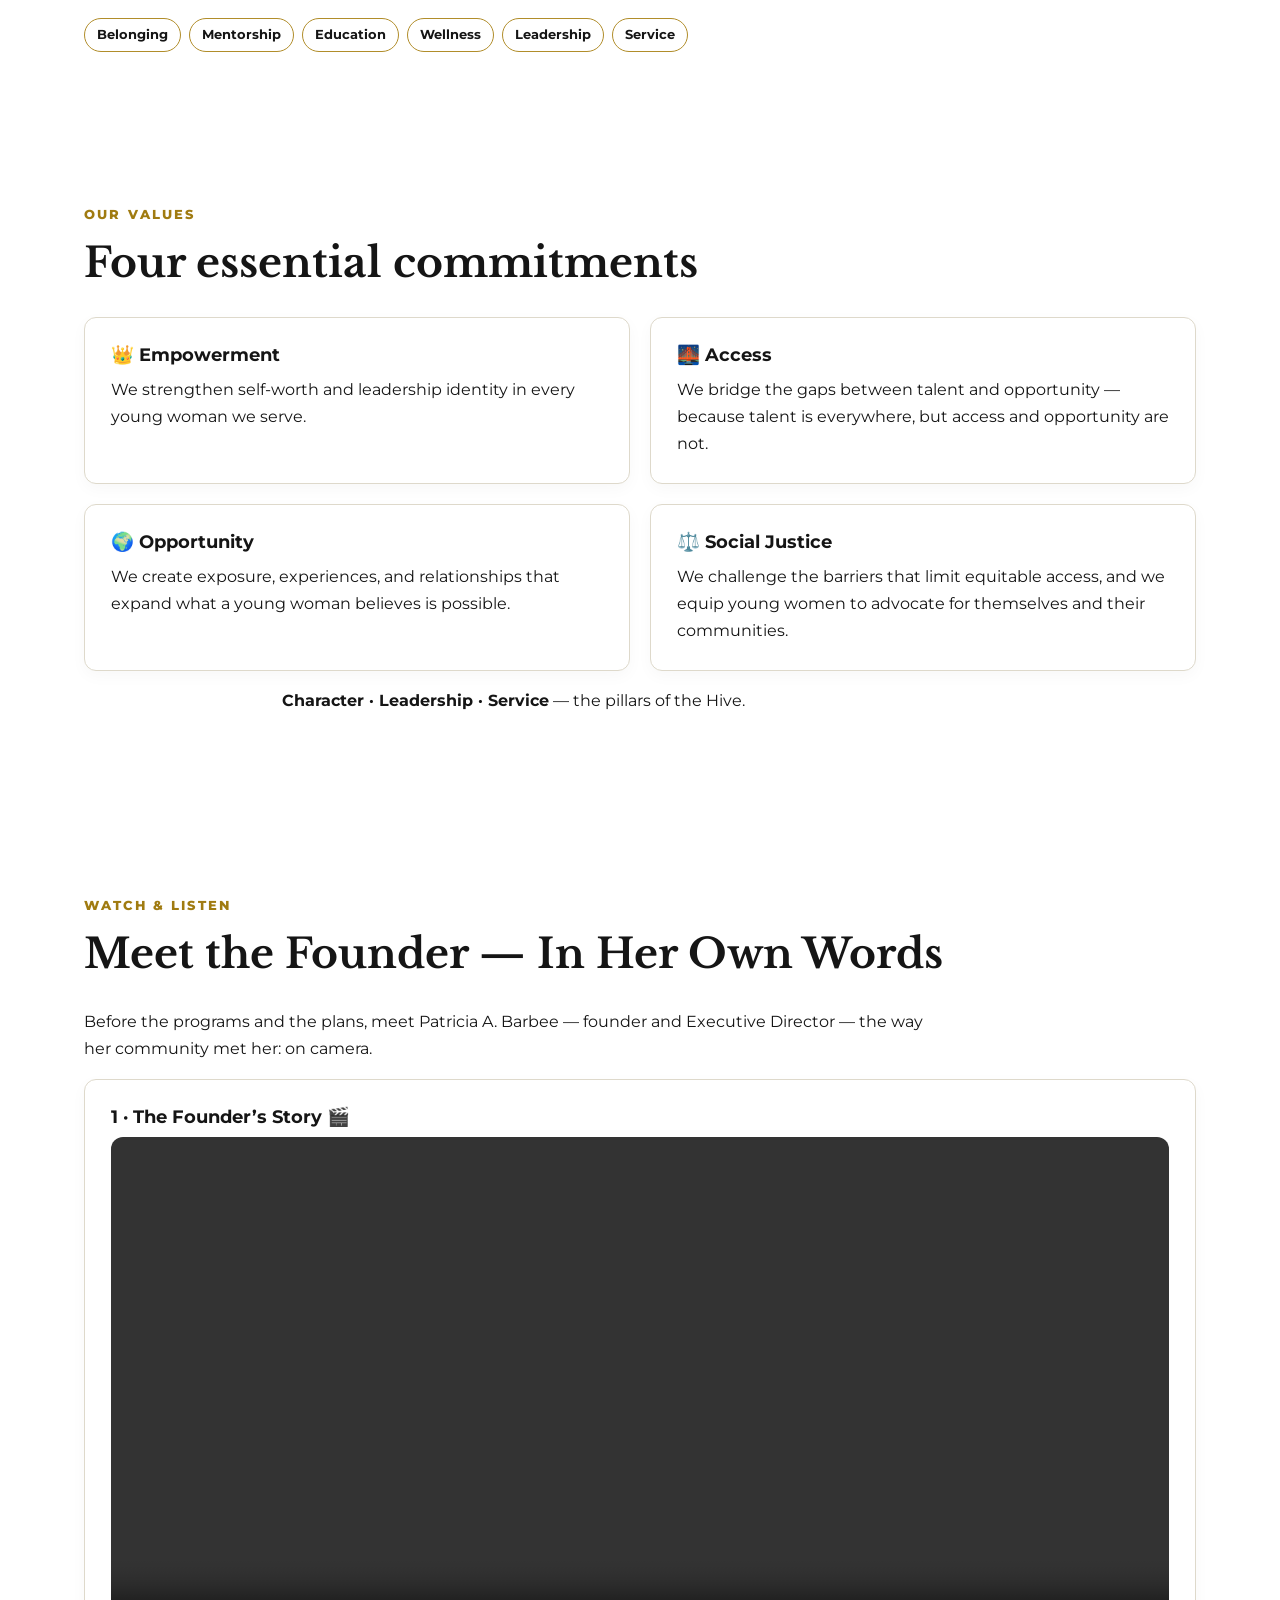
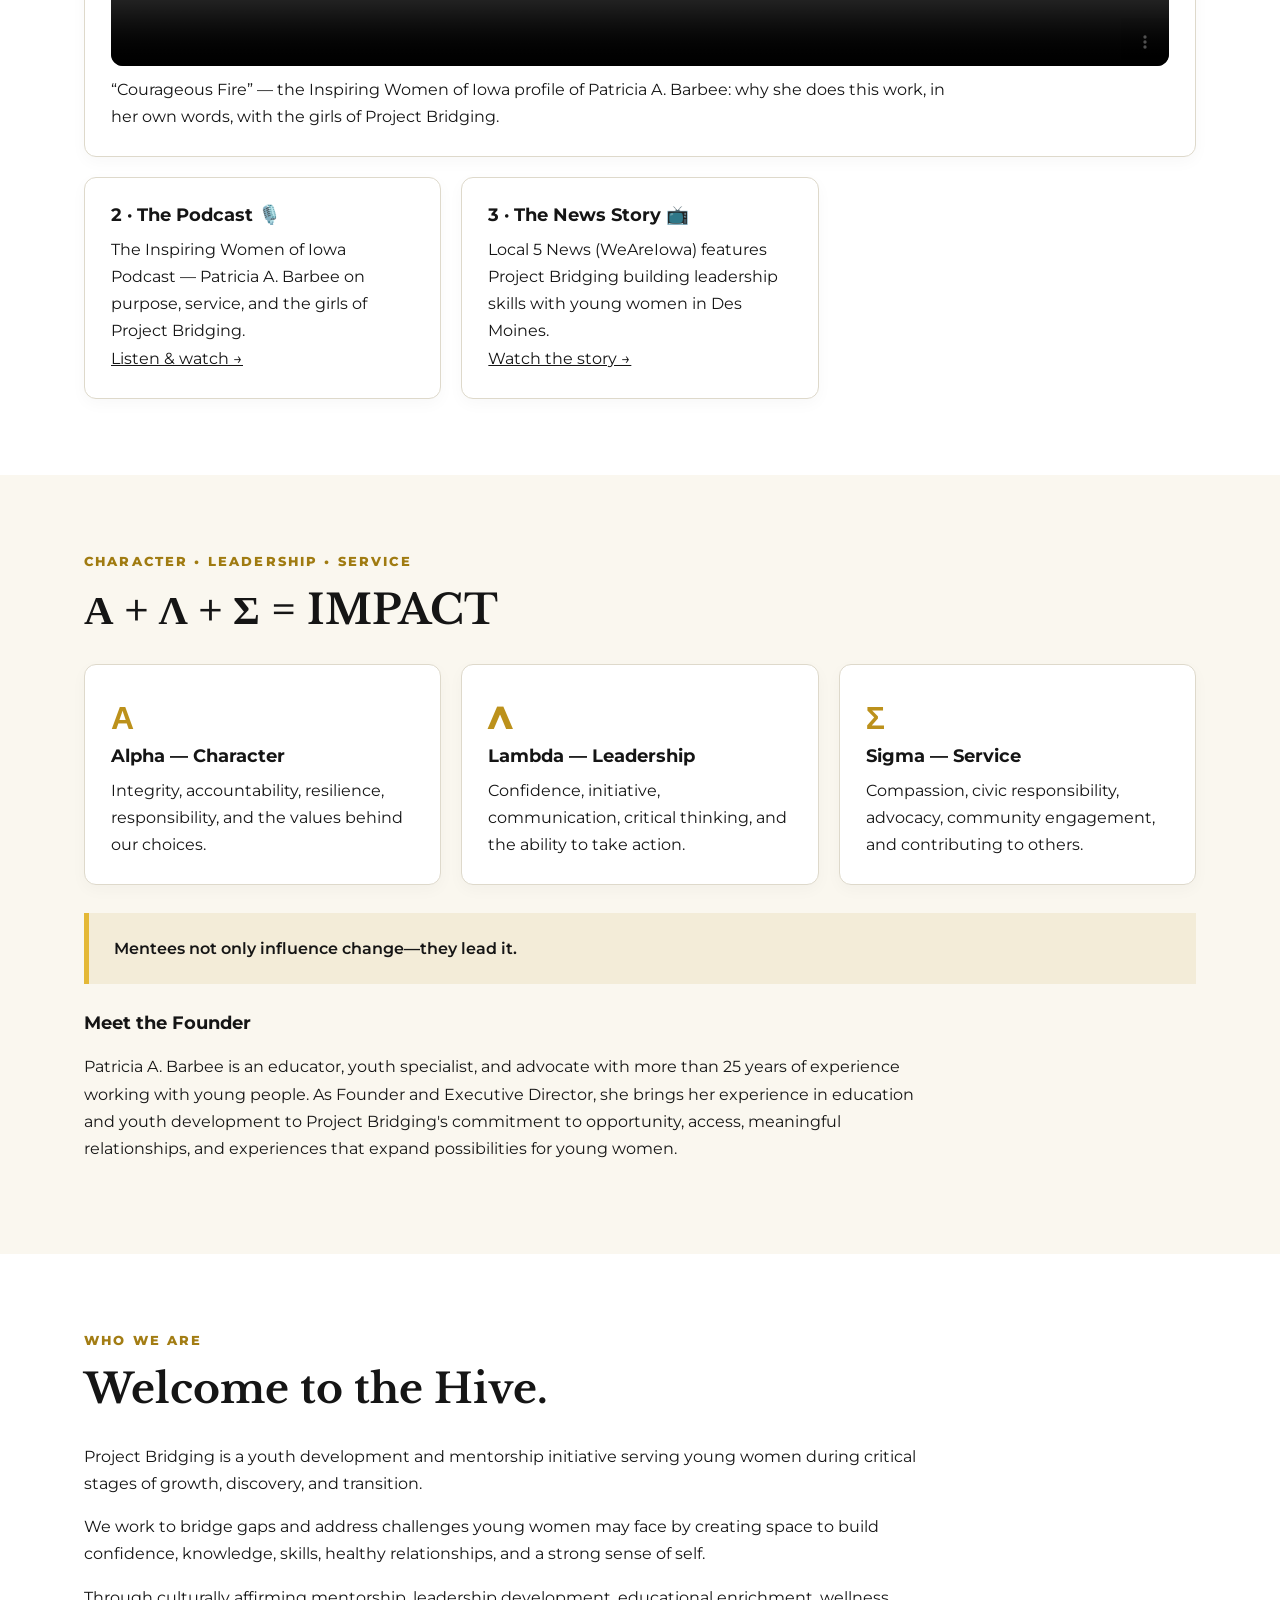
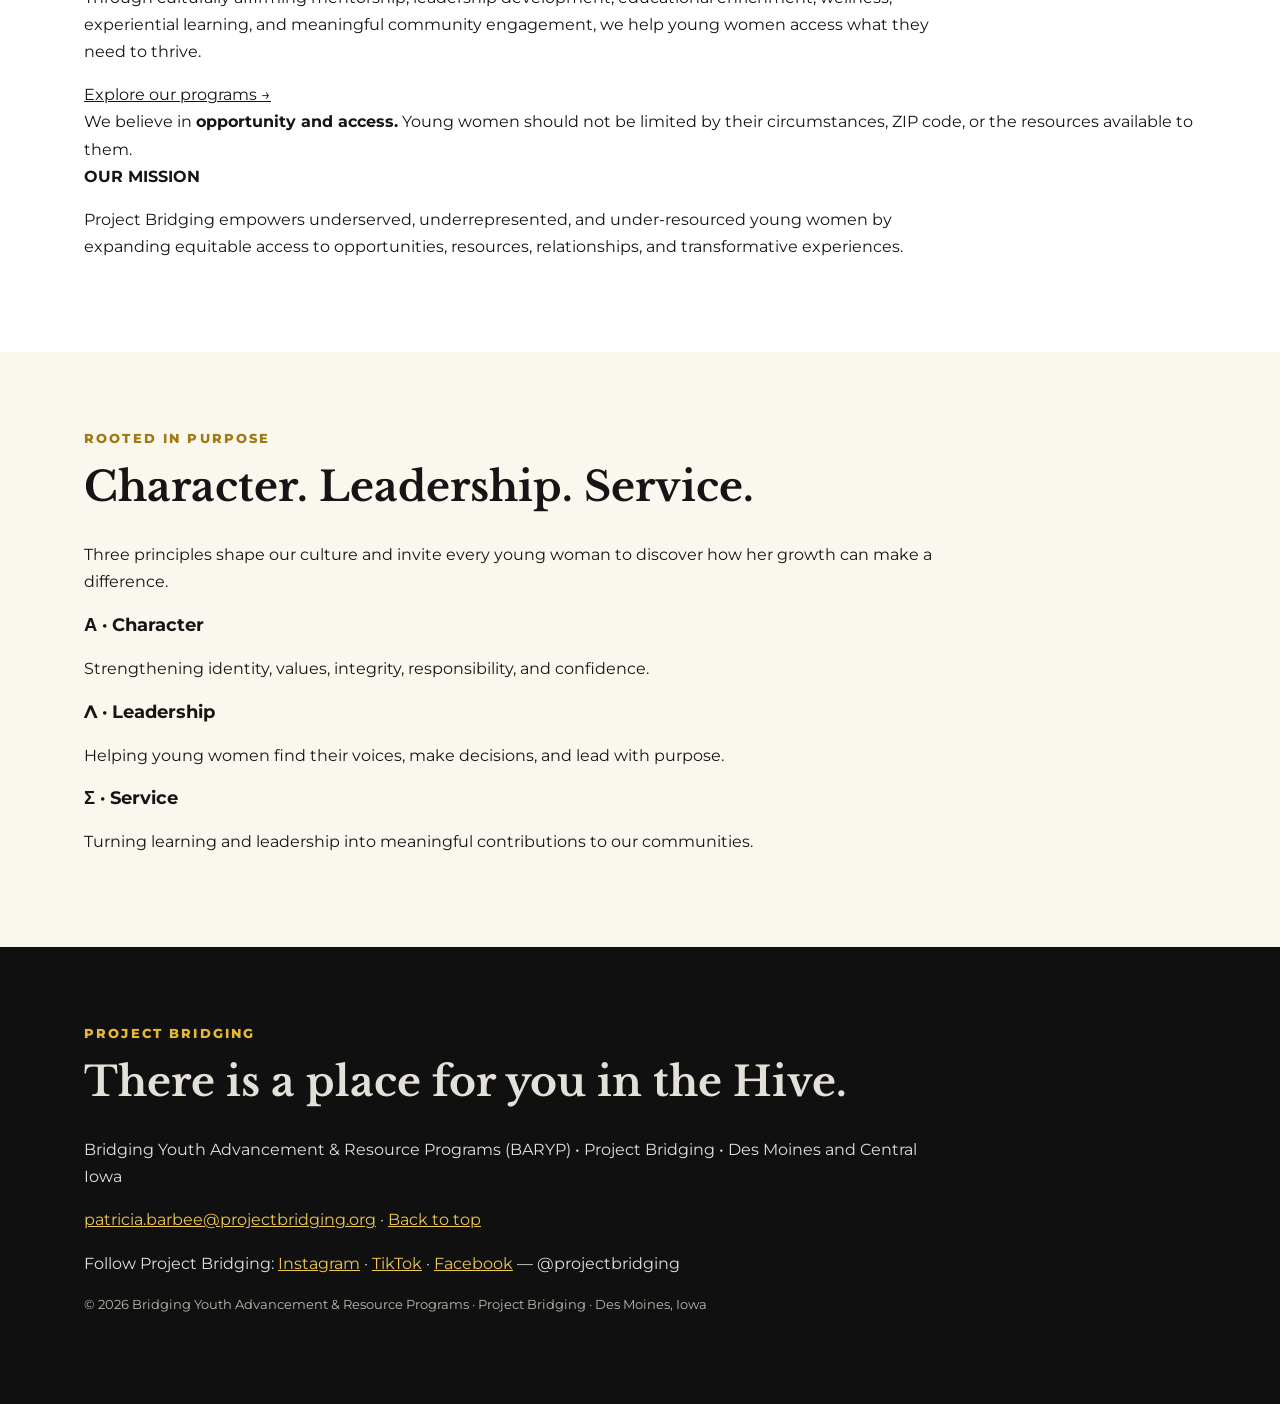
==== commit cd202482: "Update index, about, programs, and impact pages" ====
--- a/about.html
+++ b/about.html
@@ -7,7 +7,7 @@
 <header><nav class="nav" aria-label="Primary navigation"><a class="brand" href="index.html"><img src="logo.png" alt="Project Bridging logo"><span class="brand-text">PROJECT BRIDGING<span>WELCOME TO THE HIVE • EST. 2022</span></span></a><button class="menu-toggle" aria-label="Toggle navigation" aria-expanded="false" onclick="const n=document.getElementById('navlinks');n.classList.toggle('open');this.setAttribute('aria-expanded',n.classList.contains('open'))">☰ Menu</button><div id="navlinks" class="navlinks"><a href="index.html">Home</a><a href="about.html">About Us</a><a href="programs.html">Our Programs</a><a href="impact.html">Our Impact</a><a href="get-involved.html">Get Involved</a><a href="events.html">Events &amp; News</a><a href="contact.html">Contact</a><a href="give.html" class="btn">Give</a></div></nav></header>
 <main>
 <section class="hero"><div class="wrap"><div class="eyebrow">About Us</div><h1>The Hive, from the <span class="accent">inside.</span></h1><p class="lede">Our story, our mission, and the woman who built the bridge.</p></div></section><section id="about"><div class="wrap"><div class="eyebrow">About Project Bridging</div><h2>Bridging gaps. Expanding opportunities.</h2><p>Project Bridging is the signature youth development initiative of <strong>Bridging Youth Advancement &amp; Resource Programs (BARYP)</strong>. Our work connects culturally affirming mentorship, leadership development, education, wellness, advocacy, meaningful community engagement, and experiential learning.</p><h3>Our Mission</h3><blockquote style="border-left:4px solid var(--gold);margin:.4rem 0 1rem;padding:.4rem 0 .4rem 1rem;font-family:Georgia,serif;font-size:1.08rem;line-height:1.55">Project Bridging empowers underserved, underrepresented, and under-resourced girls through culturally affirming mentorship, leadership development, education, wellness, advocacy, and experiential learning. We provide critical-stage developmental support, expand equitable access to opportunities, and equip young women with the confidence, skills, relationships, and resources to thrive, lead, serve, and create positive change.</blockquote><h3>Why we exist</h3><p>Every young woman deserves access to opportunities, resources, relationships, and experiences that support her growth. Yet many encounter barriers to enrichment, positive mentorship, career exploration, wellness resources, and supportive networks during critical stages of life.</p><p><strong>Project Bridging exists to help bridge those gaps.</strong> We create spaces where young women are supported, challenged, encouraged, and equipped to navigate challenges and opportunities while strengthening confidence, knowledge, relationships, and skills.</p><div class="callout">We believe in opportunity and access. We recognize young women for far more than the challenges they may face.</div><h3>Who we serve</h3><p>We serve young women throughout Des Moines and Central Iowa, with our primary pathway focused on <strong>grades 5–12</strong> and <strong>Junior Project Bridging</strong> introducing kindergarten through fourth grade participants to age-appropriate development and enrichment.</p><div class="chips"><span class="chip">Belonging</span><span class="chip">Mentorship</span><span class="chip">Education</span><span class="chip">Wellness</span><span class="chip">Leadership</span><span class="chip">Service</span></div></div></section><section class="soft"><div class="wrap"><div class="eyebrow">Our Values</div><h2>Four essential commitments</h2><div class="grid two"><div class="card"><h3>👑 Empowerment</h3><p>We strengthen self-worth and leadership identity in every young woman we serve.</p></div><div class="card"><h3>🌉 Access</h3><p>We bridge the gaps between talent and opportunity — because talent is everywhere, but access and opportunity are not.</p></div><div class="card"><h3>🌍 Opportunity</h3><p>We create exposure, experiences, and relationships that expand what a young woman believes is possible.</p></div><div class="card"><h3>⚖️ Social Justice</h3><p>We challenge the barriers that limit equitable access, and we equip young women to advocate for themselves and their communities.</p></div></div><p style="text-align:center;margin-top:1rem"><strong>Character · Leadership · Service</strong> — the pillars of the Hive.</p></div></section><section id="meet-the-founder"><div class="wrap"><p class="eyebrow">Watch &amp; Listen</p><h2>Meet the Founder — In Her Own Words</h2><p class="lede">Before the programs and the plans, meet Patricia A. Barbee — founder and Executive Director — the way her community met her: on camera.</p><div class="grid"><article class="card" style="grid-column:1/-1"><h3>1 · The Founder’s Story 🎬</h3><video controls preload="metadata" playsinline src="founder-video.mp4" style="width:100%;border-radius:12px;display:block;margin:.4rem 0 .6rem"></video><p>“Courageous Fire” — the Inspiring Women of Iowa profile of Patricia A. Barbee: why she does this work, in her own words, with the girls of Project Bridging.</p></article><article class="card"><h3>2 · The Podcast 🎙️</h3><p>The Inspiring Women of Iowa Podcast — Patricia A. Barbee on purpose, service, and the girls of Project Bridging.</p><p><a href="https://tr.ee/HI_UeDrInt">Listen &amp; watch →</a></p></article><article class="card"><h3>3 · The News Story 📺</h3><p>Local 5 News (WeAreIowa) features Project Bridging building leadership skills with young women in Des Moines.</p><p><a href="https://www.weareiowa.com/video/news/community/project-bridging-to-builds-leadership-skills-with-at-risk-young-women/524-d6acfb98-375f-4278-8820-97b813ef0d6f">Watch the story →</a></p></article></div></div></section><section id="leadership" class="cream"><div class="wrap"><div class="eyebrow">Character • Leadership • Service</div><h2>Α + Λ + Σ = IMPACT</h2><div class="grid"><div class="card"><div class="number">Α</div><h3>Alpha — Character</h3><p>Integrity, accountability, resilience, responsibility, and the values behind our choices.</p></div><div class="card"><div class="number">Λ</div><h3>Lambda — Leadership</h3><p>Confidence, initiative, communication, critical thinking, and the ability to take action.</p></div><div class="card"><div class="number">Σ</div><h3>Sigma — Service</h3><p>Compassion, civic responsibility, advocacy, community engagement, and contributing to others.</p></div></div><div class="callout">Mentees not only influence change—they lead it.</div><h3>Meet the Founder</h3><p>Patricia A. Barbee is an educator, youth specialist, and advocate with more than 25 years of experience working with young people. As Founder and Executive Director, she brings her experience in education and youth development to Project Bridging's commitment to opportunity, access, meaningful relationships, and experiences that expand possibilities for young women.</p></div></section>
-</main>
+<section><div class="wrap"><div><div class="eyebrow" style="color:#a37d14">Who we are</div><h2>Welcome to the Hive.</h2><p class="lede">Project Bridging is a youth development and mentorship initiative serving young women during critical stages of growth, discovery, and transition.</p><p>We work to bridge gaps and address challenges young women may face by creating space to build confidence, knowledge, skills, healthy relationships, and a strong sense of self.</p><p>Through culturally affirming mentorship, leadership development, educational enrichment, wellness, experiential learning, and meaningful community engagement, we help young women access what they need to thrive.</p><a href="programs.html" class="textlink">Explore our programs →</a></div><div><div class="statement">We believe in <strong>opportunity and access.</strong> Young women should not be limited by their circumstances, ZIP code, or the resources available to them.</div><div class="note"><strong>OUR MISSION</strong><p>Project Bridging empowers underserved, underrepresented, and under-resourced young women by expanding equitable access to opportunities, resources, relationships, and transformative experiences.</p></div></div></div></section><section class="cream"><div class="wrap"><div class="section-heading"><div class="eyebrow">Rooted in purpose</div><h2>Character. Leadership. Service.</h2><p>Three principles shape our culture and invite every young woman to discover how her growth can make a difference.</p></div><div class="mini"><div><h3>Α · Character</h3><p>Strengthening identity, values, integrity, responsibility, and confidence.</p></div><div><h3>Λ · Leadership</h3><p>Helping young women find their voices, make decisions, and lead with purpose.</p></div><div><h3>Σ · Service</h3><p>Turning learning and leadership into meaningful contributions to our communities.</p></div></div></div></section></main>
 <footer class="footer"><div class="wrap"><div class="eyebrow gold">Project Bridging</div><h2>There is a place for you in the Hive.</h2><p>Bridging Youth Advancement &amp; Resource Programs (BARYP) • Project Bridging • Des Moines and Central Iowa</p><p><a href="mailto:patricia.barbee@projectbridging.org">patricia.barbee@projectbridging.org</a> · <a href="#home">Back to top</a></p><p>Follow Project Bridging: <a href="https://www.instagram.com/projectbridging/">Instagram</a> · <a href="https://www.tiktok.com/@projectbridging">TikTok</a> · <a href="https://www.facebook.com/projectbridging">Facebook</a> — @projectbridging</p><p class="small" style="color:#bdb8ae">© 2026 Bridging Youth Advancement &amp; Resource Programs · Project Bridging · Des Moines, Iowa</p></div></footer>
 <script>document.querySelectorAll('.navlinks a').forEach(a=>a.addEventListener('click',()=>{const n=document.getElementById('navlinks');n.classList.remove('open');document.querySelector('.menu-toggle').setAttribute('aria-expanded','false')}))</script>
 </body></html>
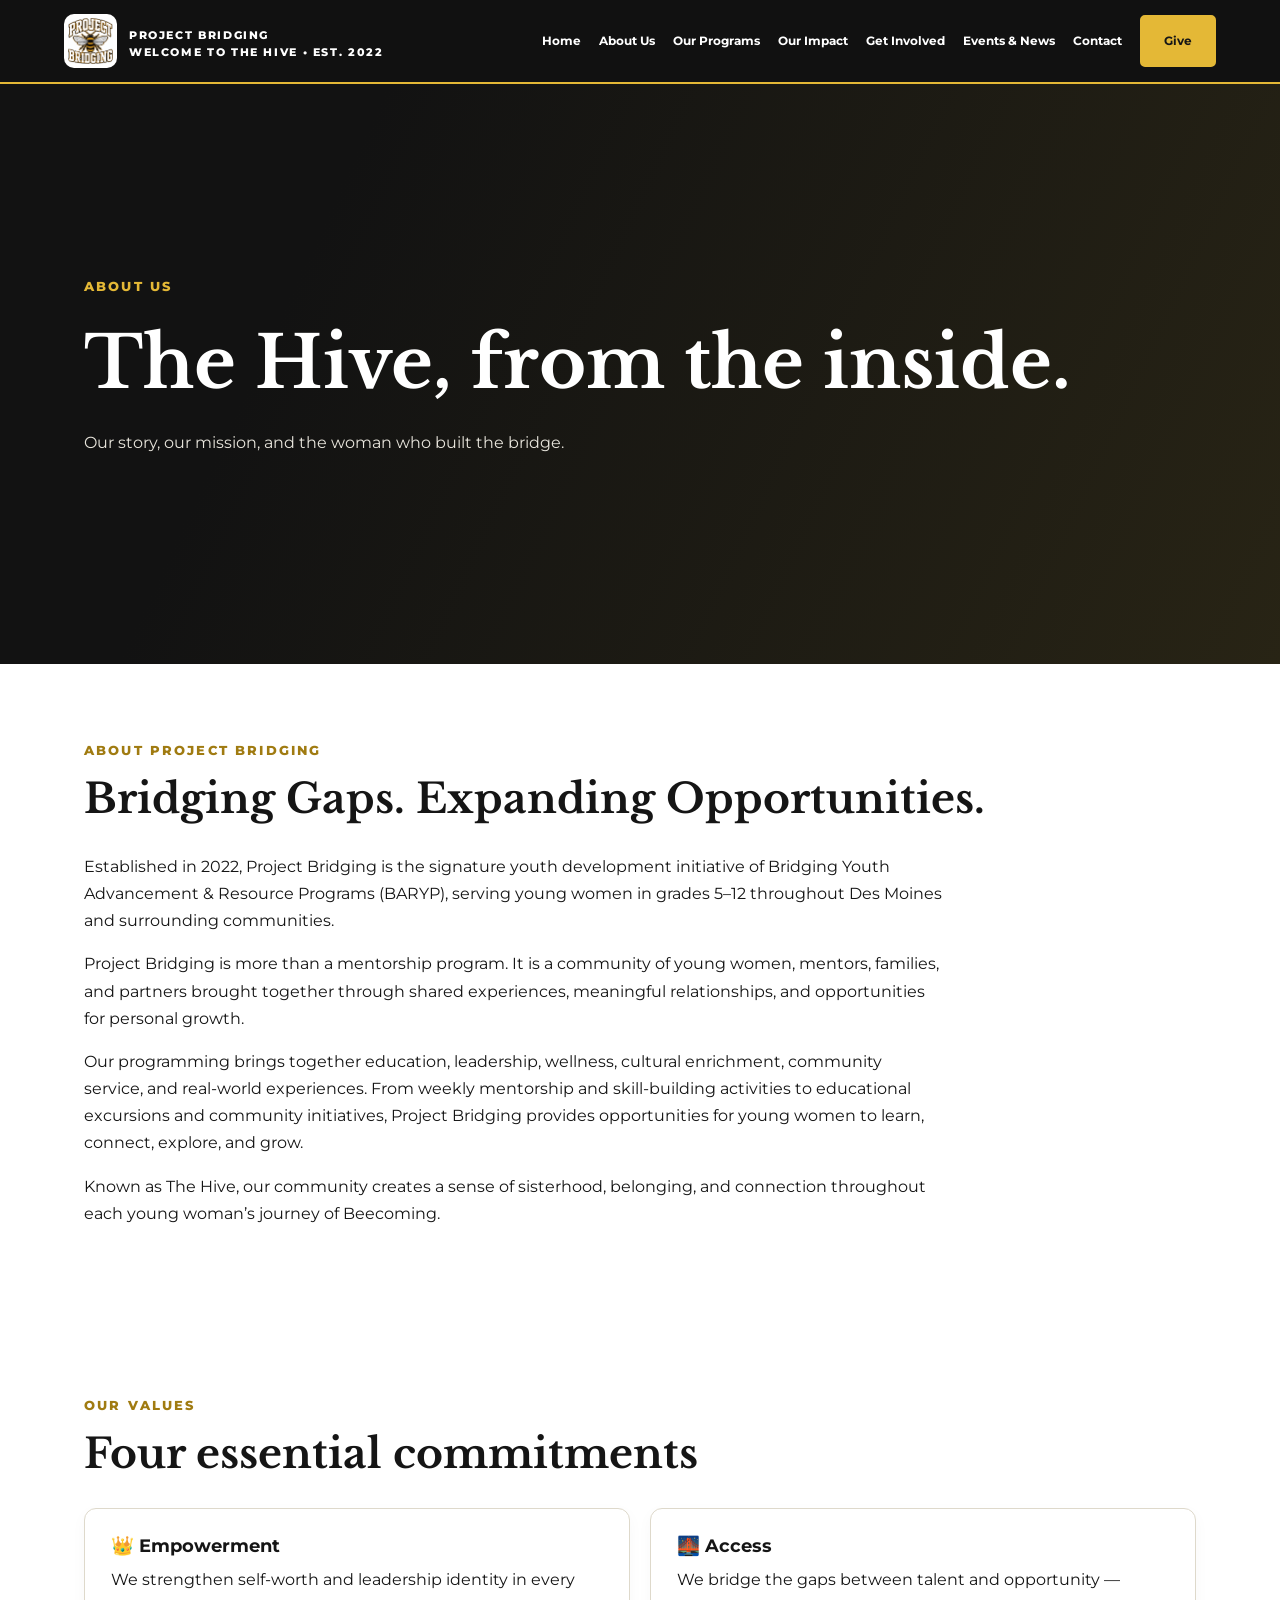
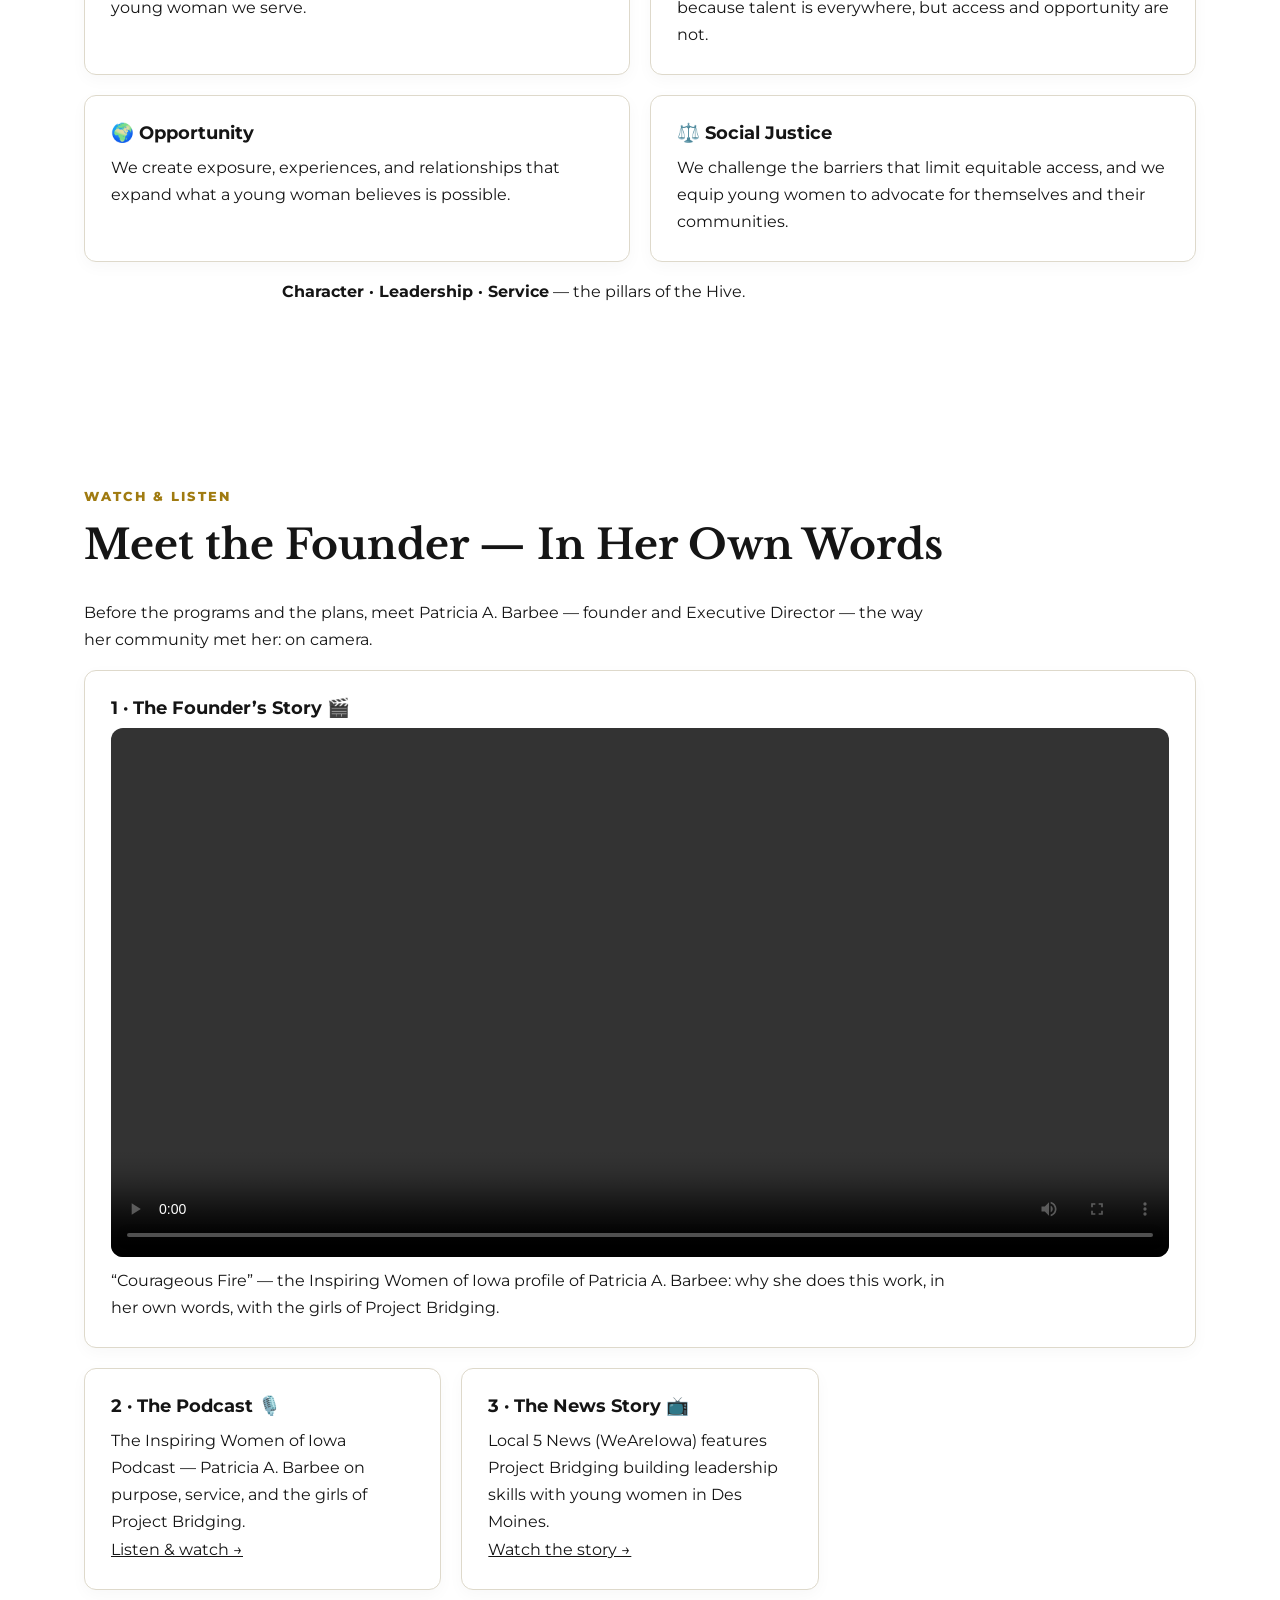
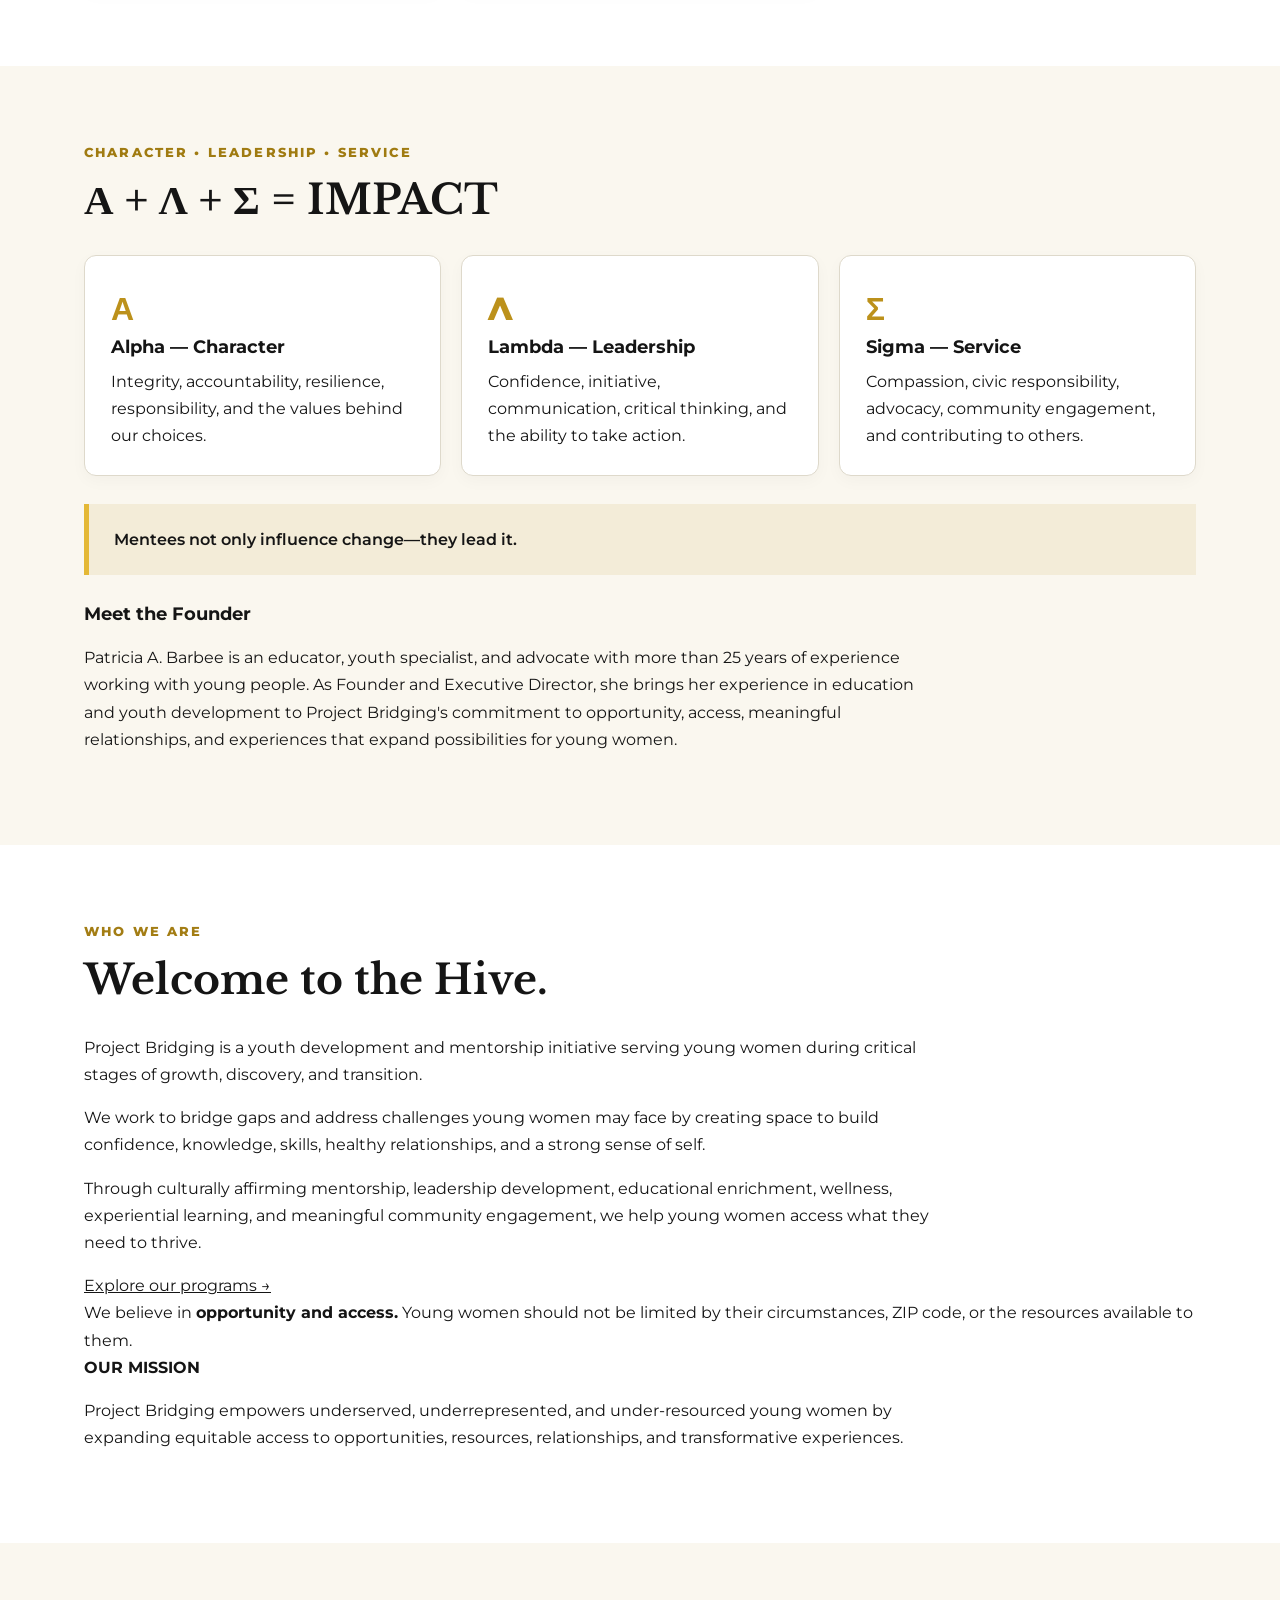
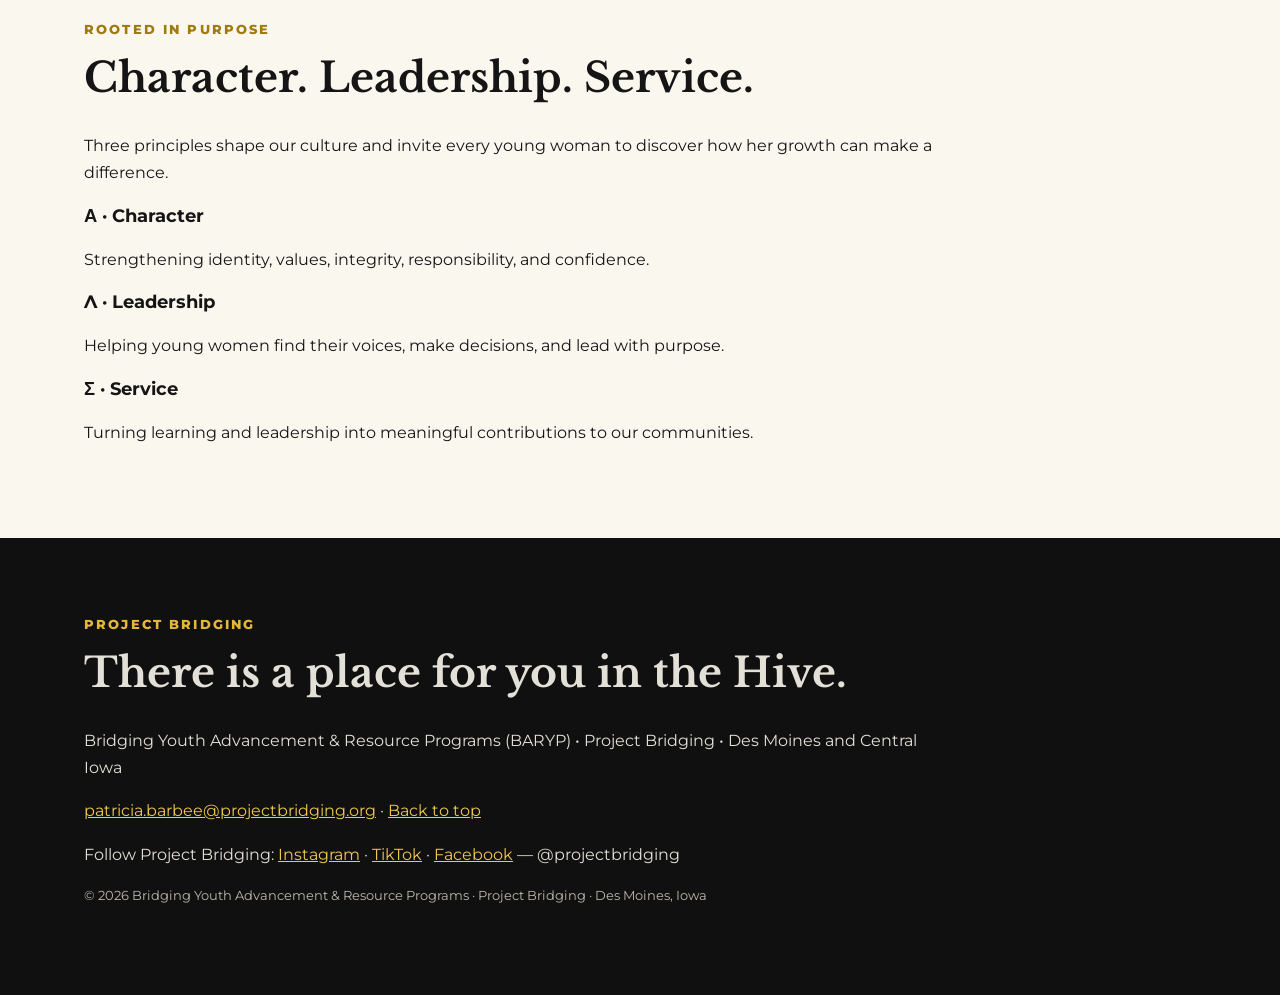
==== commit e19b77a9: "Update About Project Bridging text on about.html and homepage About opening" ====
--- a/about.html
+++ b/about.html
@@ -6,7 +6,7 @@
 <body id="home">
 <header><nav class="nav" aria-label="Primary navigation"><a class="brand" href="index.html"><img src="logo.png" alt="Project Bridging logo"><span class="brand-text">PROJECT BRIDGING<span>WELCOME TO THE HIVE • EST. 2022</span></span></a><button class="menu-toggle" aria-label="Toggle navigation" aria-expanded="false" onclick="const n=document.getElementById('navlinks');n.classList.toggle('open');this.setAttribute('aria-expanded',n.classList.contains('open'))">☰ Menu</button><div id="navlinks" class="navlinks"><a href="index.html">Home</a><a href="about.html">About Us</a><a href="programs.html">Our Programs</a><a href="impact.html">Our Impact</a><a href="get-involved.html">Get Involved</a><a href="events.html">Events &amp; News</a><a href="contact.html">Contact</a><a href="give.html" class="btn">Give</a></div></nav></header>
 <main>
-<section class="hero"><div class="wrap"><div class="eyebrow">About Us</div><h1>The Hive, from the <span class="accent">inside.</span></h1><p class="lede">Our story, our mission, and the woman who built the bridge.</p></div></section><section id="about"><div class="wrap"><div class="eyebrow">About Project Bridging</div><h2>Bridging gaps. Expanding opportunities.</h2><p>Project Bridging is the signature youth development initiative of <strong>Bridging Youth Advancement &amp; Resource Programs (BARYP)</strong>. Our work connects culturally affirming mentorship, leadership development, education, wellness, advocacy, meaningful community engagement, and experiential learning.</p><h3>Our Mission</h3><blockquote style="border-left:4px solid var(--gold);margin:.4rem 0 1rem;padding:.4rem 0 .4rem 1rem;font-family:Georgia,serif;font-size:1.08rem;line-height:1.55">Project Bridging empowers underserved, underrepresented, and under-resourced girls through culturally affirming mentorship, leadership development, education, wellness, advocacy, and experiential learning. We provide critical-stage developmental support, expand equitable access to opportunities, and equip young women with the confidence, skills, relationships, and resources to thrive, lead, serve, and create positive change.</blockquote><h3>Why we exist</h3><p>Every young woman deserves access to opportunities, resources, relationships, and experiences that support her growth. Yet many encounter barriers to enrichment, positive mentorship, career exploration, wellness resources, and supportive networks during critical stages of life.</p><p><strong>Project Bridging exists to help bridge those gaps.</strong> We create spaces where young women are supported, challenged, encouraged, and equipped to navigate challenges and opportunities while strengthening confidence, knowledge, relationships, and skills.</p><div class="callout">We believe in opportunity and access. We recognize young women for far more than the challenges they may face.</div><h3>Who we serve</h3><p>We serve young women throughout Des Moines and Central Iowa, with our primary pathway focused on <strong>grades 5–12</strong> and <strong>Junior Project Bridging</strong> introducing kindergarten through fourth grade participants to age-appropriate development and enrichment.</p><div class="chips"><span class="chip">Belonging</span><span class="chip">Mentorship</span><span class="chip">Education</span><span class="chip">Wellness</span><span class="chip">Leadership</span><span class="chip">Service</span></div></div></section><section class="soft"><div class="wrap"><div class="eyebrow">Our Values</div><h2>Four essential commitments</h2><div class="grid two"><div class="card"><h3>👑 Empowerment</h3><p>We strengthen self-worth and leadership identity in every young woman we serve.</p></div><div class="card"><h3>🌉 Access</h3><p>We bridge the gaps between talent and opportunity — because talent is everywhere, but access and opportunity are not.</p></div><div class="card"><h3>🌍 Opportunity</h3><p>We create exposure, experiences, and relationships that expand what a young woman believes is possible.</p></div><div class="card"><h3>⚖️ Social Justice</h3><p>We challenge the barriers that limit equitable access, and we equip young women to advocate for themselves and their communities.</p></div></div><p style="text-align:center;margin-top:1rem"><strong>Character · Leadership · Service</strong> — the pillars of the Hive.</p></div></section><section id="meet-the-founder"><div class="wrap"><p class="eyebrow">Watch &amp; Listen</p><h2>Meet the Founder — In Her Own Words</h2><p class="lede">Before the programs and the plans, meet Patricia A. Barbee — founder and Executive Director — the way her community met her: on camera.</p><div class="grid"><article class="card" style="grid-column:1/-1"><h3>1 · The Founder’s Story 🎬</h3><video controls preload="metadata" playsinline src="founder-video.mp4" style="width:100%;border-radius:12px;display:block;margin:.4rem 0 .6rem"></video><p>“Courageous Fire” — the Inspiring Women of Iowa profile of Patricia A. Barbee: why she does this work, in her own words, with the girls of Project Bridging.</p></article><article class="card"><h3>2 · The Podcast 🎙️</h3><p>The Inspiring Women of Iowa Podcast — Patricia A. Barbee on purpose, service, and the girls of Project Bridging.</p><p><a href="https://tr.ee/HI_UeDrInt">Listen &amp; watch →</a></p></article><article class="card"><h3>3 · The News Story 📺</h3><p>Local 5 News (WeAreIowa) features Project Bridging building leadership skills with young women in Des Moines.</p><p><a href="https://www.weareiowa.com/video/news/community/project-bridging-to-builds-leadership-skills-with-at-risk-young-women/524-d6acfb98-375f-4278-8820-97b813ef0d6f">Watch the story →</a></p></article></div></div></section><section id="leadership" class="cream"><div class="wrap"><div class="eyebrow">Character • Leadership • Service</div><h2>Α + Λ + Σ = IMPACT</h2><div class="grid"><div class="card"><div class="number">Α</div><h3>Alpha — Character</h3><p>Integrity, accountability, resilience, responsibility, and the values behind our choices.</p></div><div class="card"><div class="number">Λ</div><h3>Lambda — Leadership</h3><p>Confidence, initiative, communication, critical thinking, and the ability to take action.</p></div><div class="card"><div class="number">Σ</div><h3>Sigma — Service</h3><p>Compassion, civic responsibility, advocacy, community engagement, and contributing to others.</p></div></div><div class="callout">Mentees not only influence change—they lead it.</div><h3>Meet the Founder</h3><p>Patricia A. Barbee is an educator, youth specialist, and advocate with more than 25 years of experience working with young people. As Founder and Executive Director, she brings her experience in education and youth development to Project Bridging's commitment to opportunity, access, meaningful relationships, and experiences that expand possibilities for young women.</p></div></section>
+<section class="hero"><div class="wrap"><div class="eyebrow">About Us</div><h1>The Hive, from the <span class="accent">inside.</span></h1><p class="lede">Our story, our mission, and the woman who built the bridge.</p></div></section><section id="about"><div class="wrap"><div class="eyebrow">About Project Bridging</div><h2>Bridging Gaps. Expanding Opportunities.</h2><p>Established in 2022, Project Bridging is the signature youth development initiative of Bridging Youth Advancement &amp; Resource Programs (BARYP), serving young women in grades 5–12 throughout Des Moines and surrounding communities.</p><p>Project Bridging is more than a mentorship program. It is a community of young women, mentors, families, and partners brought together through shared experiences, meaningful relationships, and opportunities for personal growth.</p><p>Our programming brings together education, leadership, wellness, cultural enrichment, community service, and real-world experiences. From weekly mentorship and skill-building activities to educational excursions and community initiatives, Project Bridging provides opportunities for young women to learn, connect, explore, and grow.</p><p>Known as The Hive, our community creates a sense of sisterhood, belonging, and connection throughout each young woman’s journey of Beecoming.</p></div></section><section class="soft"><div class="wrap"><div class="eyebrow">Our Values</div><h2>Four essential commitments</h2><div class="grid two"><div class="card"><h3>👑 Empowerment</h3><p>We strengthen self-worth and leadership identity in every young woman we serve.</p></div><div class="card"><h3>🌉 Access</h3><p>We bridge the gaps between talent and opportunity — because talent is everywhere, but access and opportunity are not.</p></div><div class="card"><h3>🌍 Opportunity</h3><p>We create exposure, experiences, and relationships that expand what a young woman believes is possible.</p></div><div class="card"><h3>⚖️ Social Justice</h3><p>We challenge the barriers that limit equitable access, and we equip young women to advocate for themselves and their communities.</p></div></div><p style="text-align:center;margin-top:1rem"><strong>Character · Leadership · Service</strong> — the pillars of the Hive.</p></div></section><section id="meet-the-founder"><div class="wrap"><p class="eyebrow">Watch &amp; Listen</p><h2>Meet the Founder — In Her Own Words</h2><p class="lede">Before the programs and the plans, meet Patricia A. Barbee — founder and Executive Director — the way her community met her: on camera.</p><div class="grid"><article class="card" style="grid-column:1/-1"><h3>1 · The Founder’s Story 🎬</h3><video controls preload="metadata" playsinline src="founder-video.mp4" style="width:100%;border-radius:12px;display:block;margin:.4rem 0 .6rem"></video><p>“Courageous Fire” — the Inspiring Women of Iowa profile of Patricia A. Barbee: why she does this work, in her own words, with the girls of Project Bridging.</p></article><article class="card"><h3>2 · The Podcast 🎙️</h3><p>The Inspiring Women of Iowa Podcast — Patricia A. Barbee on purpose, service, and the girls of Project Bridging.</p><p><a href="https://tr.ee/HI_UeDrInt">Listen &amp; watch →</a></p></article><article class="card"><h3>3 · The News Story 📺</h3><p>Local 5 News (WeAreIowa) features Project Bridging building leadership skills with young women in Des Moines.</p><p><a href="https://www.weareiowa.com/video/news/community/project-bridging-to-builds-leadership-skills-with-at-risk-young-women/524-d6acfb98-375f-4278-8820-97b813ef0d6f">Watch the story →</a></p></article></div></div></section><section id="leadership" class="cream"><div class="wrap"><div class="eyebrow">Character • Leadership • Service</div><h2>Α + Λ + Σ = IMPACT</h2><div class="grid"><div class="card"><div class="number">Α</div><h3>Alpha — Character</h3><p>Integrity, accountability, resilience, responsibility, and the values behind our choices.</p></div><div class="card"><div class="number">Λ</div><h3>Lambda — Leadership</h3><p>Confidence, initiative, communication, critical thinking, and the ability to take action.</p></div><div class="card"><div class="number">Σ</div><h3>Sigma — Service</h3><p>Compassion, civic responsibility, advocacy, community engagement, and contributing to others.</p></div></div><div class="callout">Mentees not only influence change—they lead it.</div><h3>Meet the Founder</h3><p>Patricia A. Barbee is an educator, youth specialist, and advocate with more than 25 years of experience working with young people. As Founder and Executive Director, she brings her experience in education and youth development to Project Bridging's commitment to opportunity, access, meaningful relationships, and experiences that expand possibilities for young women.</p></div></section>
 <section><div class="wrap"><div><div class="eyebrow" style="color:#a37d14">Who we are</div><h2>Welcome to the Hive.</h2><p class="lede">Project Bridging is a youth development and mentorship initiative serving young women during critical stages of growth, discovery, and transition.</p><p>We work to bridge gaps and address challenges young women may face by creating space to build confidence, knowledge, skills, healthy relationships, and a strong sense of self.</p><p>Through culturally affirming mentorship, leadership development, educational enrichment, wellness, experiential learning, and meaningful community engagement, we help young women access what they need to thrive.</p><a href="programs.html" class="textlink">Explore our programs →</a></div><div><div class="statement">We believe in <strong>opportunity and access.</strong> Young women should not be limited by their circumstances, ZIP code, or the resources available to them.</div><div class="note"><strong>OUR MISSION</strong><p>Project Bridging empowers underserved, underrepresented, and under-resourced young women by expanding equitable access to opportunities, resources, relationships, and transformative experiences.</p></div></div></div></section><section class="cream"><div class="wrap"><div class="section-heading"><div class="eyebrow">Rooted in purpose</div><h2>Character. Leadership. Service.</h2><p>Three principles shape our culture and invite every young woman to discover how her growth can make a difference.</p></div><div class="mini"><div><h3>Α · Character</h3><p>Strengthening identity, values, integrity, responsibility, and confidence.</p></div><div><h3>Λ · Leadership</h3><p>Helping young women find their voices, make decisions, and lead with purpose.</p></div><div><h3>Σ · Service</h3><p>Turning learning and leadership into meaningful contributions to our communities.</p></div></div></div></section></main>
 <footer class="footer"><div class="wrap"><div class="eyebrow gold">Project Bridging</div><h2>There is a place for you in the Hive.</h2><p>Bridging Youth Advancement &amp; Resource Programs (BARYP) • Project Bridging • Des Moines and Central Iowa</p><p><a href="mailto:patricia.barbee@projectbridging.org">patricia.barbee@projectbridging.org</a> · <a href="#home">Back to top</a></p><p>Follow Project Bridging: <a href="https://www.instagram.com/projectbridging/">Instagram</a> · <a href="https://www.tiktok.com/@projectbridging">TikTok</a> · <a href="https://www.facebook.com/projectbridging">Facebook</a> — @projectbridging</p><p class="small" style="color:#bdb8ae">© 2026 Bridging Youth Advancement &amp; Resource Programs · Project Bridging · Des Moines, Iowa</p></div></footer>
 <script>document.querySelectorAll('.navlinks a').forEach(a=>a.addEventListener('click',()=>{const n=document.getElementById('navlinks');n.classList.remove('open');document.querySelector('.menu-toggle').setAttribute('aria-expanded','false')}))</script>
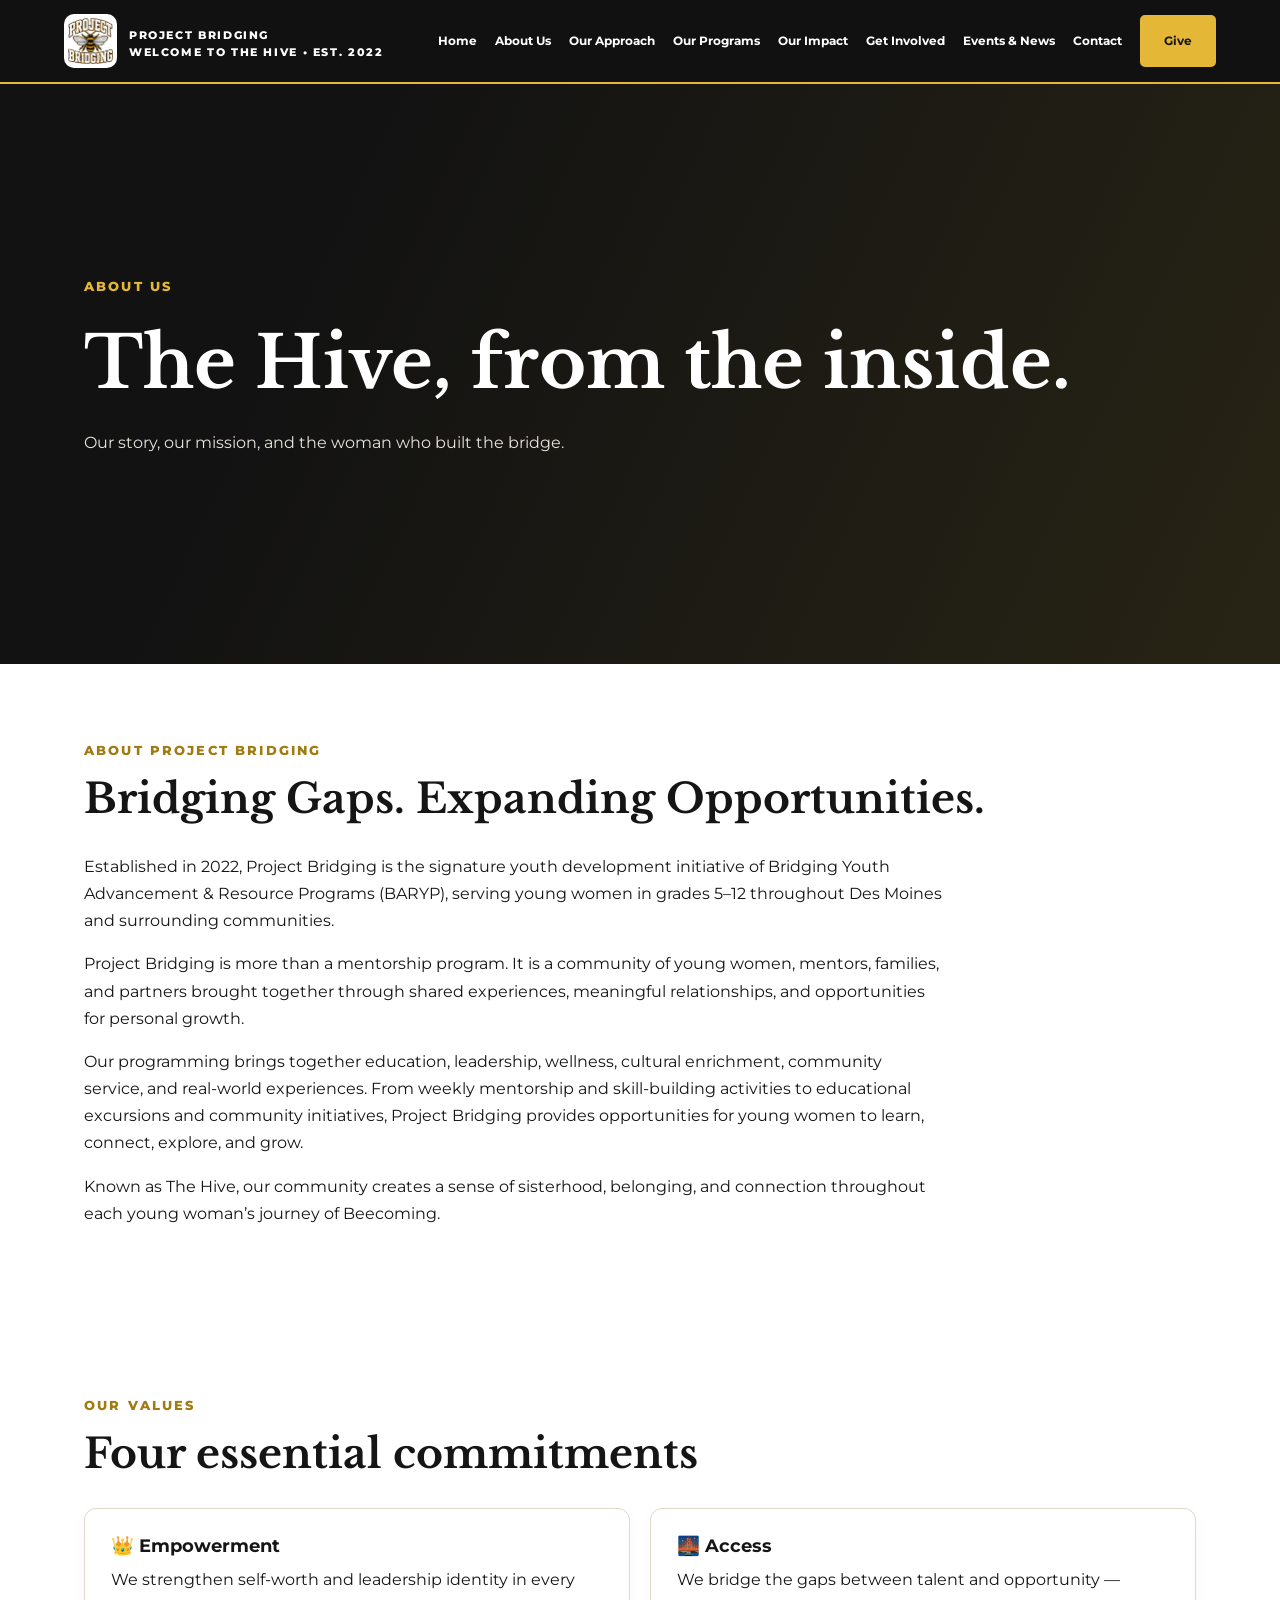
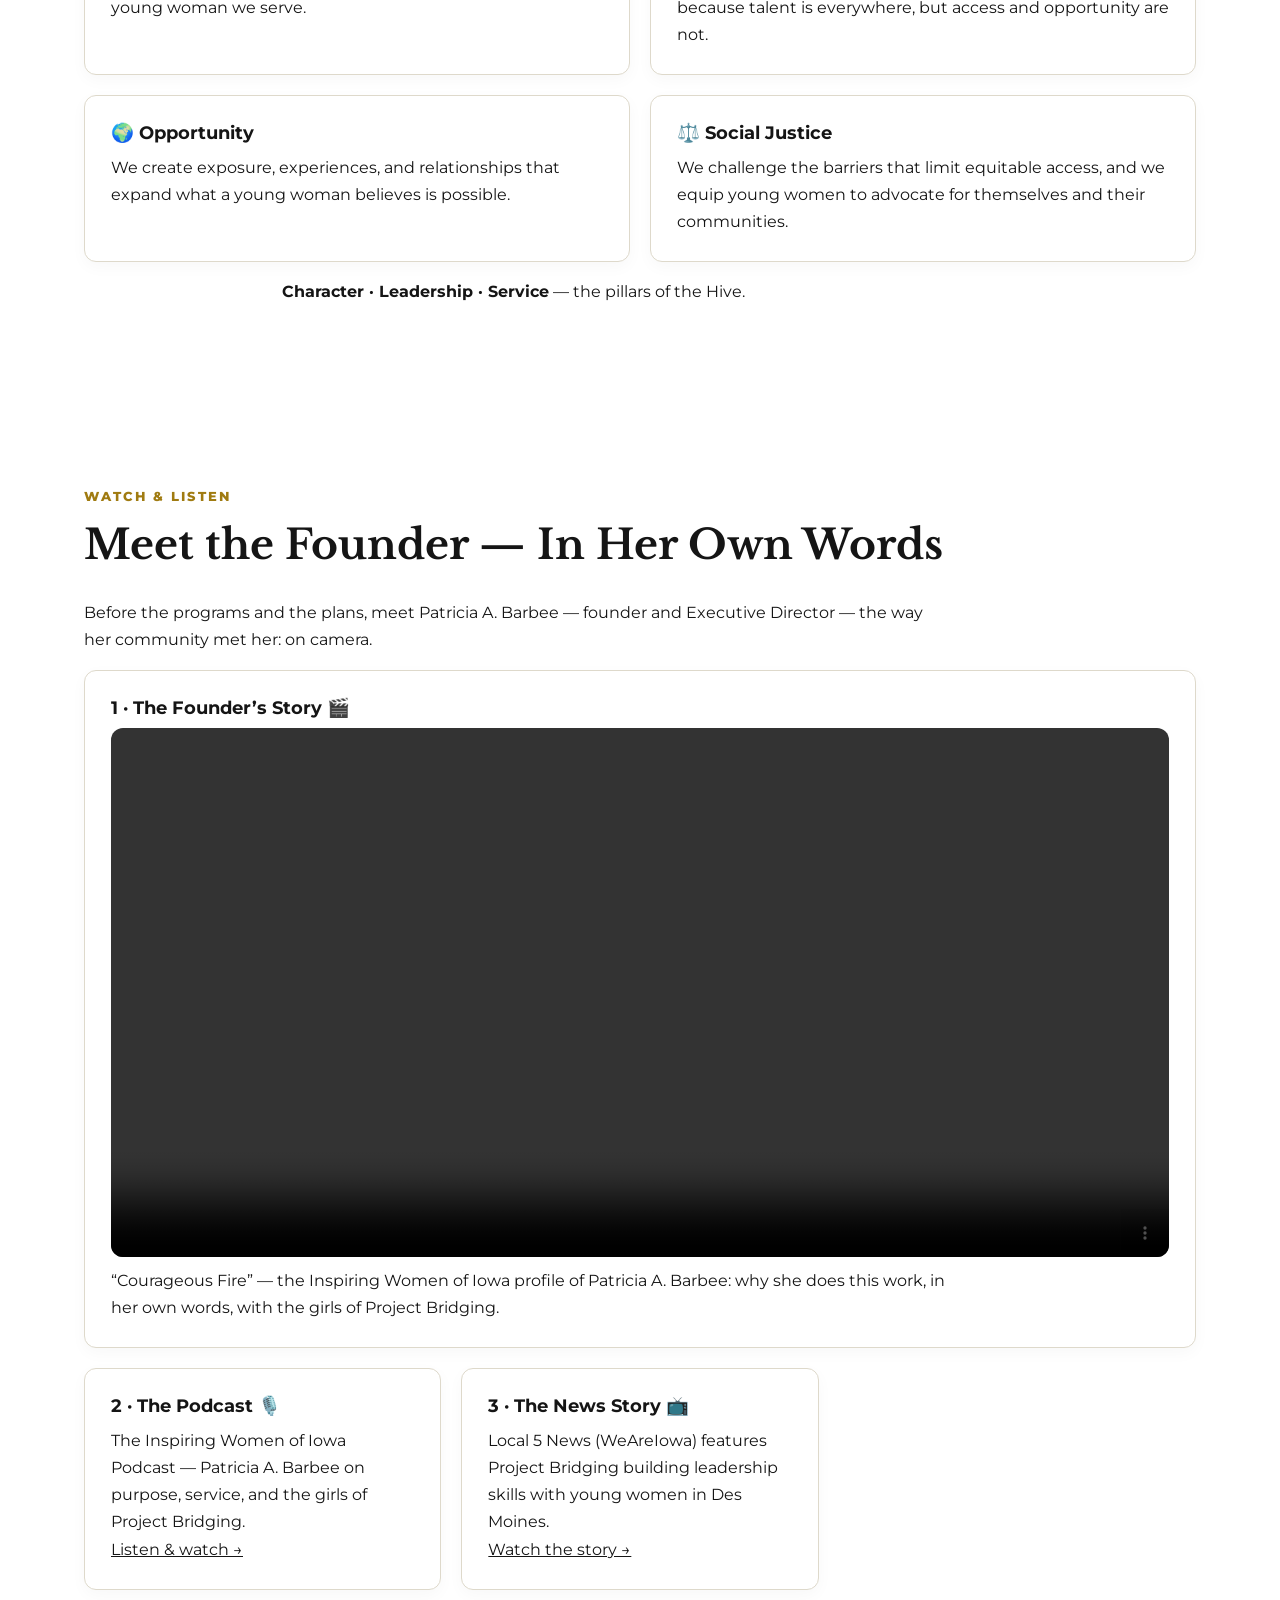
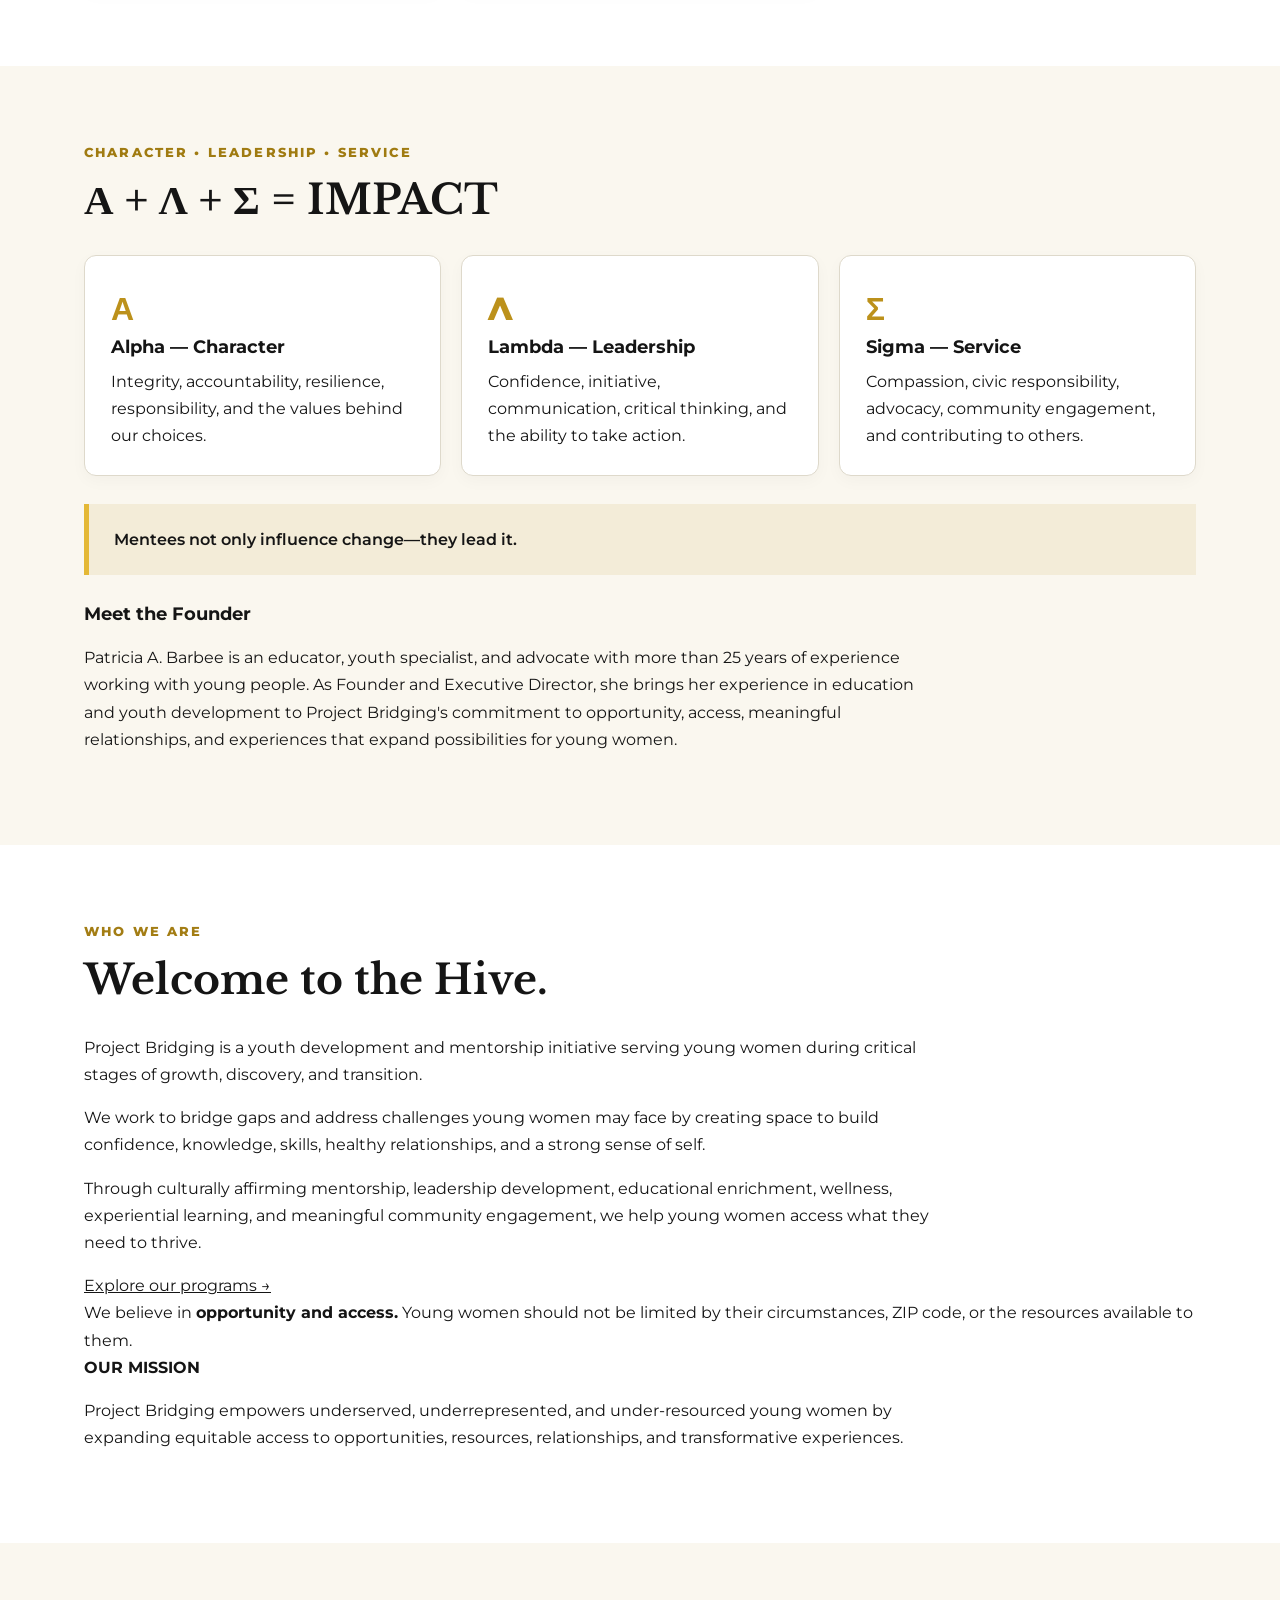
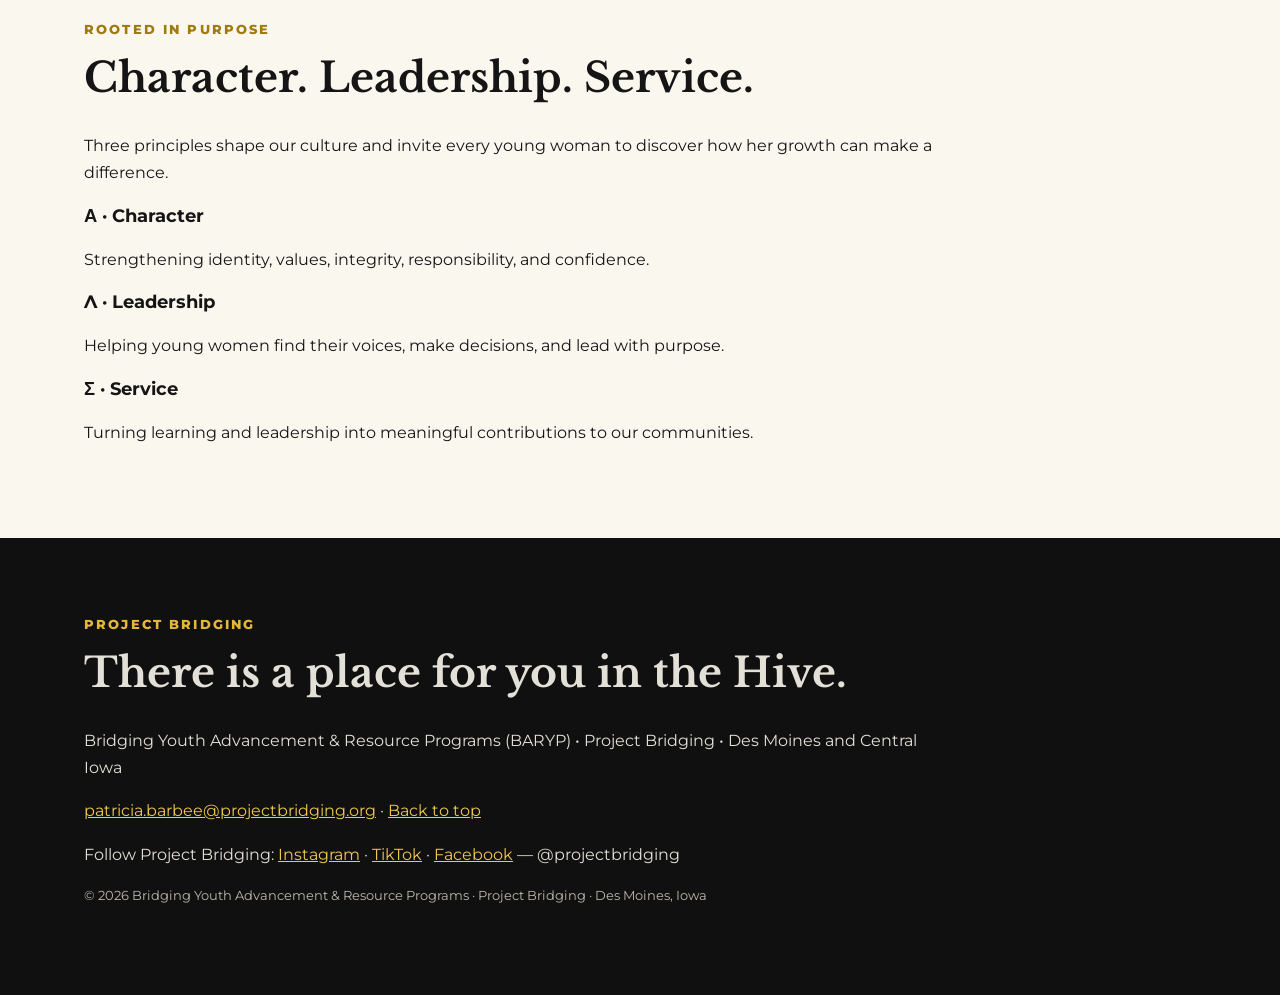
==== commit ab6f92c6: "Add Our Approach link to site navigation" ====
--- a/about.html
+++ b/about.html
@@ -4,7 +4,7 @@
 :root{--gold:#e4b836;--black:#151515;--cream:#faf7ef;--muted:#5f5b53}*{box-sizing:border-box}html{scroll-behavior:smooth}body{margin:0;color:var(--black);font-family:Montserrat,Arial,sans-serif;line-height:1.7}h1,h2,h3{line-height:1.23}h1,h2{font-family:'Libre Baskerville',Georgia,serif}h1{font-size:clamp(2.6rem,5.6vw,5.5rem);margin:.3em 0}h2{font-size:clamp(1.9rem,3.2vw,3.2rem);margin:.3em 0 .7em}h3{font-size:1.15rem}p{max-width:78ch}a{color:inherit}header{background:#111;color:white;position:sticky;top:0;z-index:4;border-bottom:2px solid var(--gold)}.nav{max-width:1200px;margin:auto;display:flex;justify-content:space-between;align-items:center;gap:20px;padding:14px 24px}.brand{font-weight:800;letter-spacing:.1em;text-decoration:none;color:var(--gold);line-height:1.1}.brand span{display:block;font-size:.68rem;color:#fff;letter-spacing:.15em;margin-top:5px}.navlinks{display:flex;gap:18px;flex-wrap:wrap;align-items:center}.navlinks a{font-size:.78rem;text-decoration:none;font-weight:700}.navlinks a:hover{color:var(--gold)}.btn{display:inline-flex;align-items:center;justify-content:center;padding:13px 22px;background:var(--gold);color:#161616;font-size:.84rem;font-weight:800;border-radius:5px;text-decoration:none;border:2px solid var(--gold);cursor:pointer}.btn.outline{background:transparent;border-color:currentColor;color:inherit}.btn:hover{filter:brightness(.92)}.hero{background:linear-gradient(115deg,#121212 25%,#282415 100%);color:white;min-height:580px;display:flex;align-items:center}.wrap{max-width:1160px;padding:76px 24px;margin:auto}.hero .wrap{width:100%}.eyebrow{font-weight:800;font-size:.79rem;letter-spacing:.17em;text-transform:uppercase;color:#a07b11}.hero .eyebrow{color:var(--gold)}.lead{font-size:1.18rem;max-width:720px}.hero p{color:#e8e5dc}.actions{display:flex;gap:12px;flex-wrap:wrap;margin-top:28px}.hero .btn.outline{color:white}.gold{color:var(--gold)}.cream{background:var(--cream)}.dark{background:#171717;color:#fff}.dark p{color:#e0ded9}.grid{display:grid;grid-template-columns:repeat(3,minmax(0,1fr));gap:20px}.grid.two{grid-template-columns:repeat(2,minmax(0,1fr))}.card{background:#fff;border:1px solid #ded9cb;border-radius:12px;padding:26px;box-shadow:0 5px 16px rgba(0,0,0,.03)}.dark .card{background:#242424;border-color:#48402b}.card h3{margin:0 0 9px}.card p{margin:0}.number{font-size:2rem;color:#bc911b;font-weight:800}.separator{height:4px;width:64px;background:var(--gold);margin:22px 0}.steps{counter-reset:step}.step{padding:22px 0;border-bottom:1px solid #ddd7c9;display:grid;grid-template-columns:65px 1fr;gap:15px}.step:before{counter-increment:step;content:counter(step,decimal-leading-zero);color:#aa7d00;font-size:1.6rem;font-weight:800}.step h3{margin:0}.step p{margin:.3em 0}.cols{columns:2;column-gap:45px}.cols>div{break-inside:avoid;margin-bottom:25px}.callout{border-left:5px solid var(--gold);padding:22px 25px;background:#f3ecd8;margin:28px 0;font-weight:600}.dark .callout{color:#151515}.small{font-size:.82rem;color:var(--muted)}.tag{font-size:.74rem;display:inline-block;font-weight:800;letter-spacing:.08em;text-transform:uppercase;color:#8f6e12}.quote{font:700 clamp(1.3rem,2.5vw,2rem)/1.5 'Libre Baskerville',Georgia,serif}.notice{background:#fff5da;padding:15px 18px;border-radius:8px;border:1px solid #e6cc7b;margin-top:15px}.faq details{border-bottom:1px solid #ded8cd;padding:18px 0}.faq summary{font-weight:800;cursor:pointer}.faq p{margin:12px 0 0}.footer{background:#101010;color:#e3e0d8}.footer a{color:#efc84f}.muted{color:#6b665b}ul{padding-left:22px}li{margin:7px 0}.chips{display:flex;flex-wrap:wrap;gap:8px}.chip{border:1px solid #b18d2a;border-radius:30px;padding:5px 12px;font-size:.8rem;font-weight:700}.menu-toggle{display:none;background:none;border:1px solid #aaa;color:white;padding:8px 10px;border-radius:4px}@media(max-width:900px){.grid{grid-template-columns:repeat(2,minmax(0,1fr))}.navlinks{gap:10px}.navlinks a{font-size:.7rem}}@media(max-width:700px){.nav{align-items:flex-start}.menu-toggle{display:block}.navlinks{display:none;position:absolute;top:68px;left:0;right:0;background:#161616;padding:22px;flex-direction:column;align-items:flex-start}.navlinks.open{display:flex}.grid,.grid.two{grid-template-columns:1fr}.cols{columns:1}.wrap{padding:55px 20px}.hero{min-height:570px}.step{grid-template-columns:47px 1fr}.navlinks a{font-size:.9rem}}
 .hub-grid{display:grid;grid-template-columns:repeat(2,1fr);gap:14px;margin-top:34px}.hub-btn{display:flex;align-items:center;gap:14px;background:#fff;border:1px solid #e6e2d9;border-left:5px solid #e4b836;padding:18px 22px;transition:.2s;color:inherit;text-decoration:none}.hub-btn:hover{transform:translateY(-1px);border-color:#e4b836;box-shadow:0 4px 14px rgba(0,0,0,.08)}.hub-btn .ic{font-size:1.5rem;line-height:1}.hub-btn strong{display:block;font-size:1rem}.hub-btn span{font-size:.83rem;color:#5f5b53}@media(max-width:620px){.hub-grid{grid-template-columns:1fr}}.brand{display:flex;align-items:center;gap:12px}.brand img{height:54px;width:auto;background:#fff;border-radius:10px;padding:4px}.brand-text{display:flex;flex-direction:column;line-height:1.15}.hero-logo{display:block;width:200px;max-width:62vw;height:auto;background:#fff;border-radius:18px;padding:10px;margin:0 auto 20px}.footer-logo{height:92px;width:auto;background:#fff;border-radius:14px;padding:6px;margin-bottom:14px}</style></head>
 <body id="home">
-<header><nav class="nav" aria-label="Primary navigation"><a class="brand" href="index.html"><img src="logo.png" alt="Project Bridging logo"><span class="brand-text">PROJECT BRIDGING<span>WELCOME TO THE HIVE • EST. 2022</span></span></a><button class="menu-toggle" aria-label="Toggle navigation" aria-expanded="false" onclick="const n=document.getElementById('navlinks');n.classList.toggle('open');this.setAttribute('aria-expanded',n.classList.contains('open'))">☰ Menu</button><div id="navlinks" class="navlinks"><a href="index.html">Home</a><a href="about.html">About Us</a><a href="programs.html">Our Programs</a><a href="impact.html">Our Impact</a><a href="get-involved.html">Get Involved</a><a href="events.html">Events &amp; News</a><a href="contact.html">Contact</a><a href="give.html" class="btn">Give</a></div></nav></header>
+<header><nav class="nav" aria-label="Primary navigation"><a class="brand" href="index.html"><img src="logo.png" alt="Project Bridging logo"><span class="brand-text">PROJECT BRIDGING<span>WELCOME TO THE HIVE • EST. 2022</span></span></a><button class="menu-toggle" aria-label="Toggle navigation" aria-expanded="false" onclick="const n=document.getElementById('navlinks');n.classList.toggle('open');this.setAttribute('aria-expanded',n.classList.contains('open'))">☰ Menu</button><div id="navlinks" class="navlinks"><a href="index.html">Home</a><a href="about.html">About Us</a><a href="our-approach.html">Our Approach</a><a href="programs.html">Our Programs</a><a href="impact.html">Our Impact</a><a href="get-involved.html">Get Involved</a><a href="events.html">Events &amp; News</a><a href="contact.html">Contact</a><a href="give.html" class="btn">Give</a></div></nav></header>
 <main>
 <section class="hero"><div class="wrap"><div class="eyebrow">About Us</div><h1>The Hive, from the <span class="accent">inside.</span></h1><p class="lede">Our story, our mission, and the woman who built the bridge.</p></div></section><section id="about"><div class="wrap"><div class="eyebrow">About Project Bridging</div><h2>Bridging Gaps. Expanding Opportunities.</h2><p>Established in 2022, Project Bridging is the signature youth development initiative of Bridging Youth Advancement &amp; Resource Programs (BARYP), serving young women in grades 5–12 throughout Des Moines and surrounding communities.</p><p>Project Bridging is more than a mentorship program. It is a community of young women, mentors, families, and partners brought together through shared experiences, meaningful relationships, and opportunities for personal growth.</p><p>Our programming brings together education, leadership, wellness, cultural enrichment, community service, and real-world experiences. From weekly mentorship and skill-building activities to educational excursions and community initiatives, Project Bridging provides opportunities for young women to learn, connect, explore, and grow.</p><p>Known as The Hive, our community creates a sense of sisterhood, belonging, and connection throughout each young woman’s journey of Beecoming.</p></div></section><section class="soft"><div class="wrap"><div class="eyebrow">Our Values</div><h2>Four essential commitments</h2><div class="grid two"><div class="card"><h3>👑 Empowerment</h3><p>We strengthen self-worth and leadership identity in every young woman we serve.</p></div><div class="card"><h3>🌉 Access</h3><p>We bridge the gaps between talent and opportunity — because talent is everywhere, but access and opportunity are not.</p></div><div class="card"><h3>🌍 Opportunity</h3><p>We create exposure, experiences, and relationships that expand what a young woman believes is possible.</p></div><div class="card"><h3>⚖️ Social Justice</h3><p>We challenge the barriers that limit equitable access, and we equip young women to advocate for themselves and their communities.</p></div></div><p style="text-align:center;margin-top:1rem"><strong>Character · Leadership · Service</strong> — the pillars of the Hive.</p></div></section><section id="meet-the-founder"><div class="wrap"><p class="eyebrow">Watch &amp; Listen</p><h2>Meet the Founder — In Her Own Words</h2><p class="lede">Before the programs and the plans, meet Patricia A. Barbee — founder and Executive Director — the way her community met her: on camera.</p><div class="grid"><article class="card" style="grid-column:1/-1"><h3>1 · The Founder’s Story 🎬</h3><video controls preload="metadata" playsinline src="founder-video.mp4" style="width:100%;border-radius:12px;display:block;margin:.4rem 0 .6rem"></video><p>“Courageous Fire” — the Inspiring Women of Iowa profile of Patricia A. Barbee: why she does this work, in her own words, with the girls of Project Bridging.</p></article><article class="card"><h3>2 · The Podcast 🎙️</h3><p>The Inspiring Women of Iowa Podcast — Patricia A. Barbee on purpose, service, and the girls of Project Bridging.</p><p><a href="https://tr.ee/HI_UeDrInt">Listen &amp; watch →</a></p></article><article class="card"><h3>3 · The News Story 📺</h3><p>Local 5 News (WeAreIowa) features Project Bridging building leadership skills with young women in Des Moines.</p><p><a href="https://www.weareiowa.com/video/news/community/project-bridging-to-builds-leadership-skills-with-at-risk-young-women/524-d6acfb98-375f-4278-8820-97b813ef0d6f">Watch the story →</a></p></article></div></div></section><section id="leadership" class="cream"><div class="wrap"><div class="eyebrow">Character • Leadership • Service</div><h2>Α + Λ + Σ = IMPACT</h2><div class="grid"><div class="card"><div class="number">Α</div><h3>Alpha — Character</h3><p>Integrity, accountability, resilience, responsibility, and the values behind our choices.</p></div><div class="card"><div class="number">Λ</div><h3>Lambda — Leadership</h3><p>Confidence, initiative, communication, critical thinking, and the ability to take action.</p></div><div class="card"><div class="number">Σ</div><h3>Sigma — Service</h3><p>Compassion, civic responsibility, advocacy, community engagement, and contributing to others.</p></div></div><div class="callout">Mentees not only influence change—they lead it.</div><h3>Meet the Founder</h3><p>Patricia A. Barbee is an educator, youth specialist, and advocate with more than 25 years of experience working with young people. As Founder and Executive Director, she brings her experience in education and youth development to Project Bridging's commitment to opportunity, access, meaningful relationships, and experiences that expand possibilities for young women.</p></div></section>
 <section><div class="wrap"><div><div class="eyebrow" style="color:#a37d14">Who we are</div><h2>Welcome to the Hive.</h2><p class="lede">Project Bridging is a youth development and mentorship initiative serving young women during critical stages of growth, discovery, and transition.</p><p>We work to bridge gaps and address challenges young women may face by creating space to build confidence, knowledge, skills, healthy relationships, and a strong sense of self.</p><p>Through culturally affirming mentorship, leadership development, educational enrichment, wellness, experiential learning, and meaningful community engagement, we help young women access what they need to thrive.</p><a href="programs.html" class="textlink">Explore our programs →</a></div><div><div class="statement">We believe in <strong>opportunity and access.</strong> Young women should not be limited by their circumstances, ZIP code, or the resources available to them.</div><div class="note"><strong>OUR MISSION</strong><p>Project Bridging empowers underserved, underrepresented, and under-resourced young women by expanding equitable access to opportunities, resources, relationships, and transformative experiences.</p></div></div></div></section><section class="cream"><div class="wrap"><div class="section-heading"><div class="eyebrow">Rooted in purpose</div><h2>Character. Leadership. Service.</h2><p>Three principles shape our culture and invite every young woman to discover how her growth can make a difference.</p></div><div class="mini"><div><h3>Α · Character</h3><p>Strengthening identity, values, integrity, responsibility, and confidence.</p></div><div><h3>Λ · Leadership</h3><p>Helping young women find their voices, make decisions, and lead with purpose.</p></div><div><h3>Σ · Service</h3><p>Turning learning and leadership into meaningful contributions to our communities.</p></div></div></div></section></main>
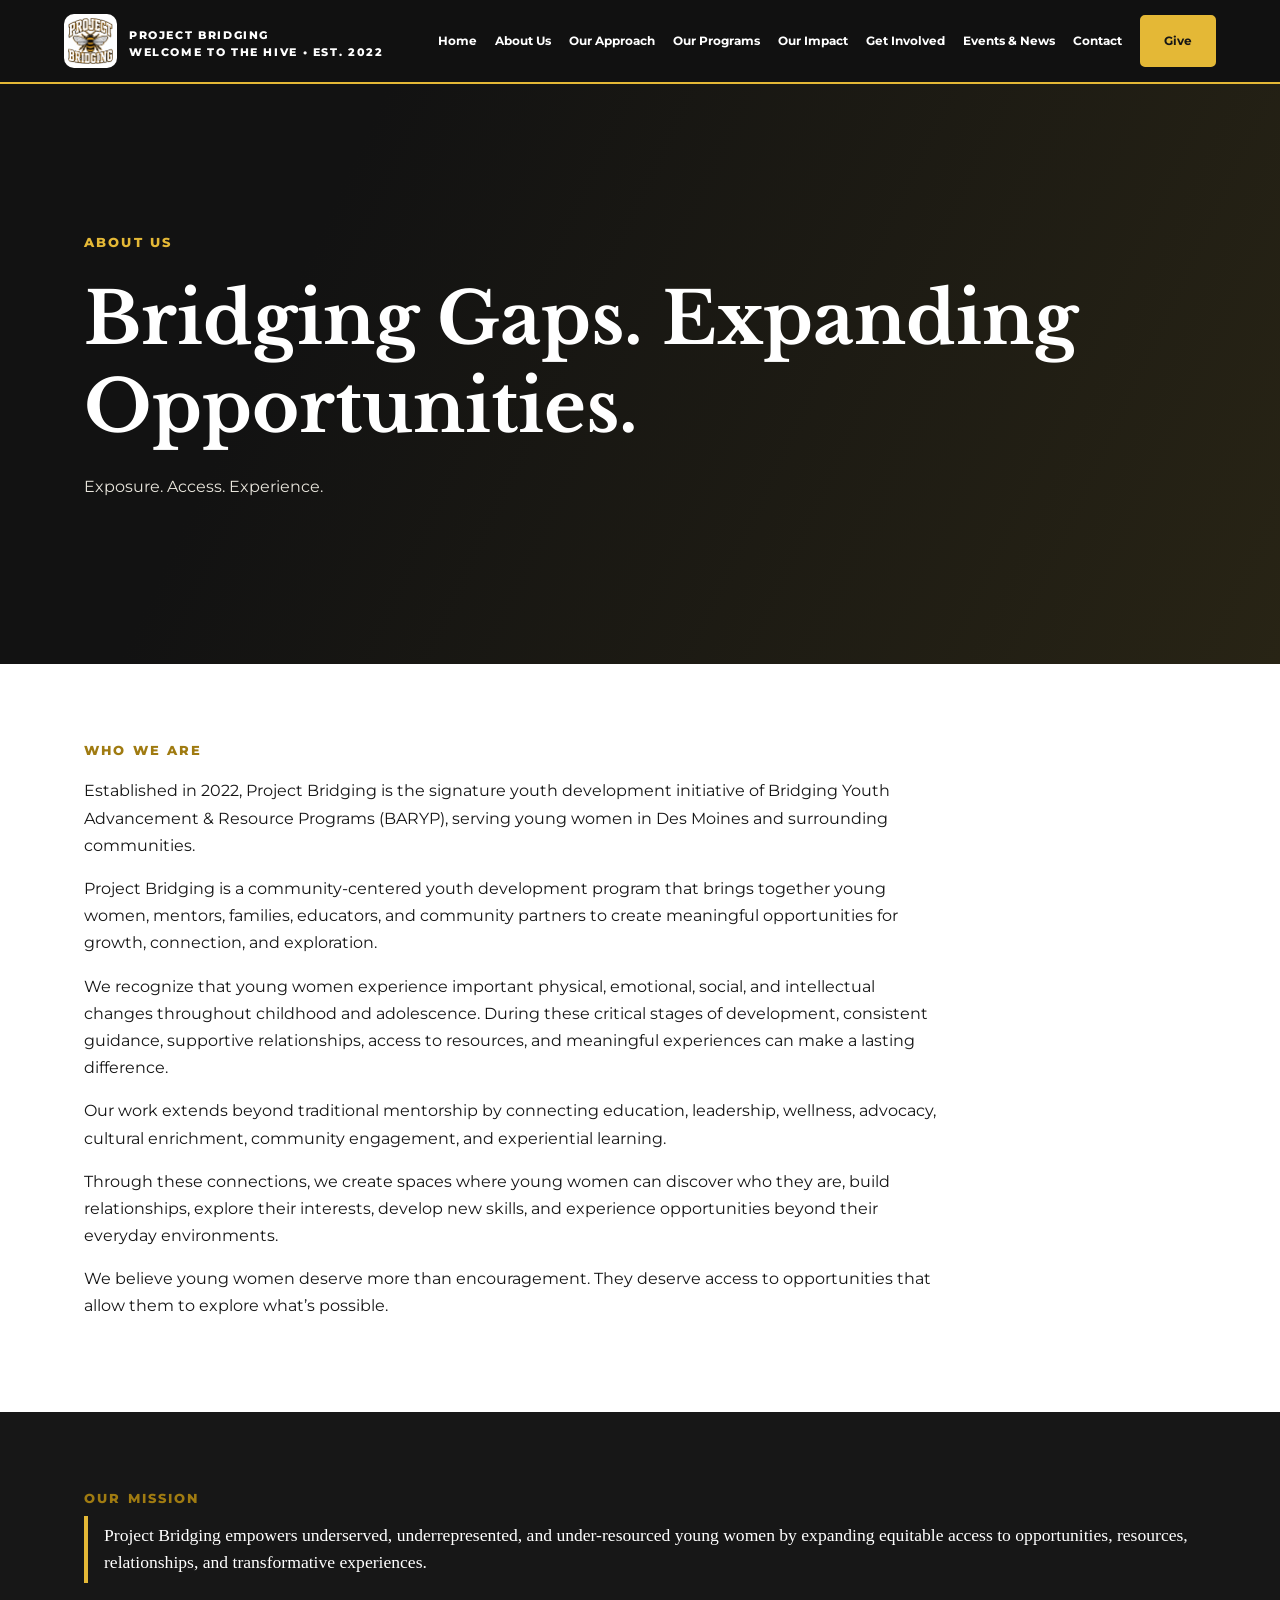
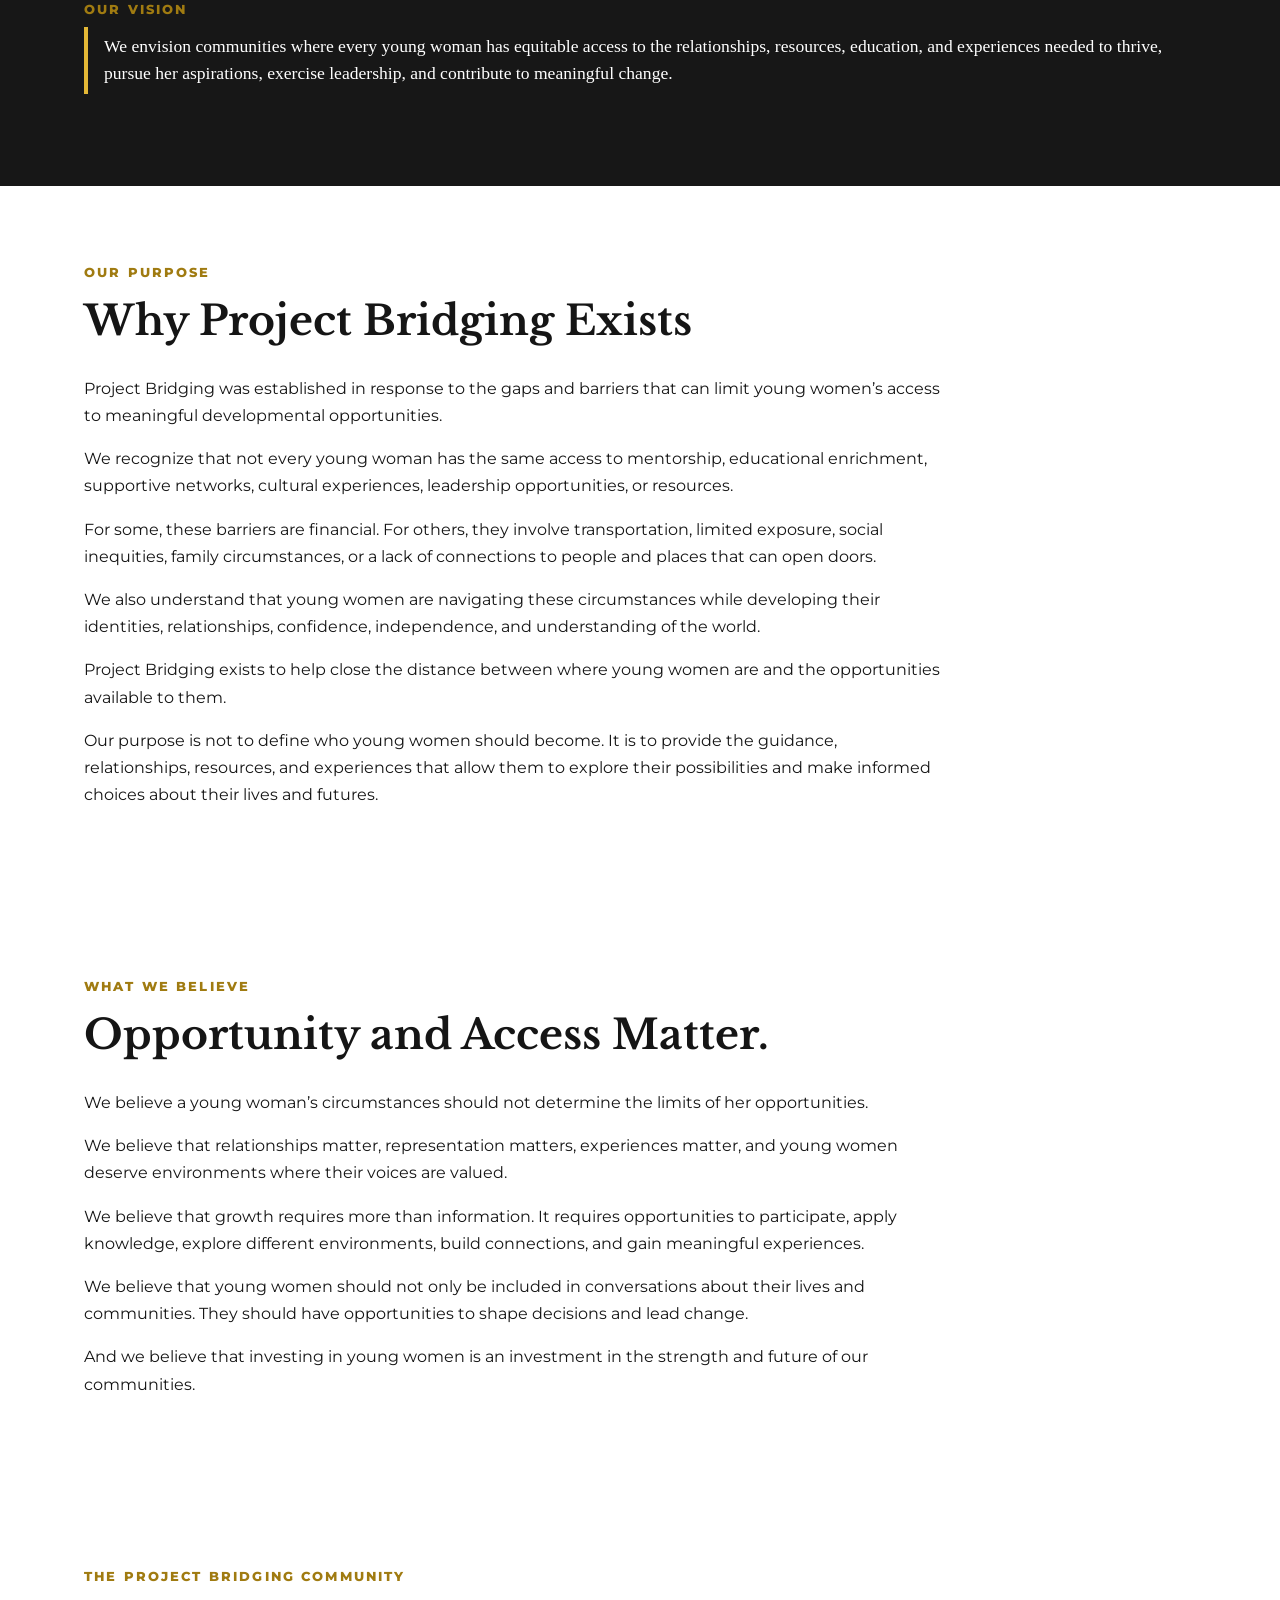
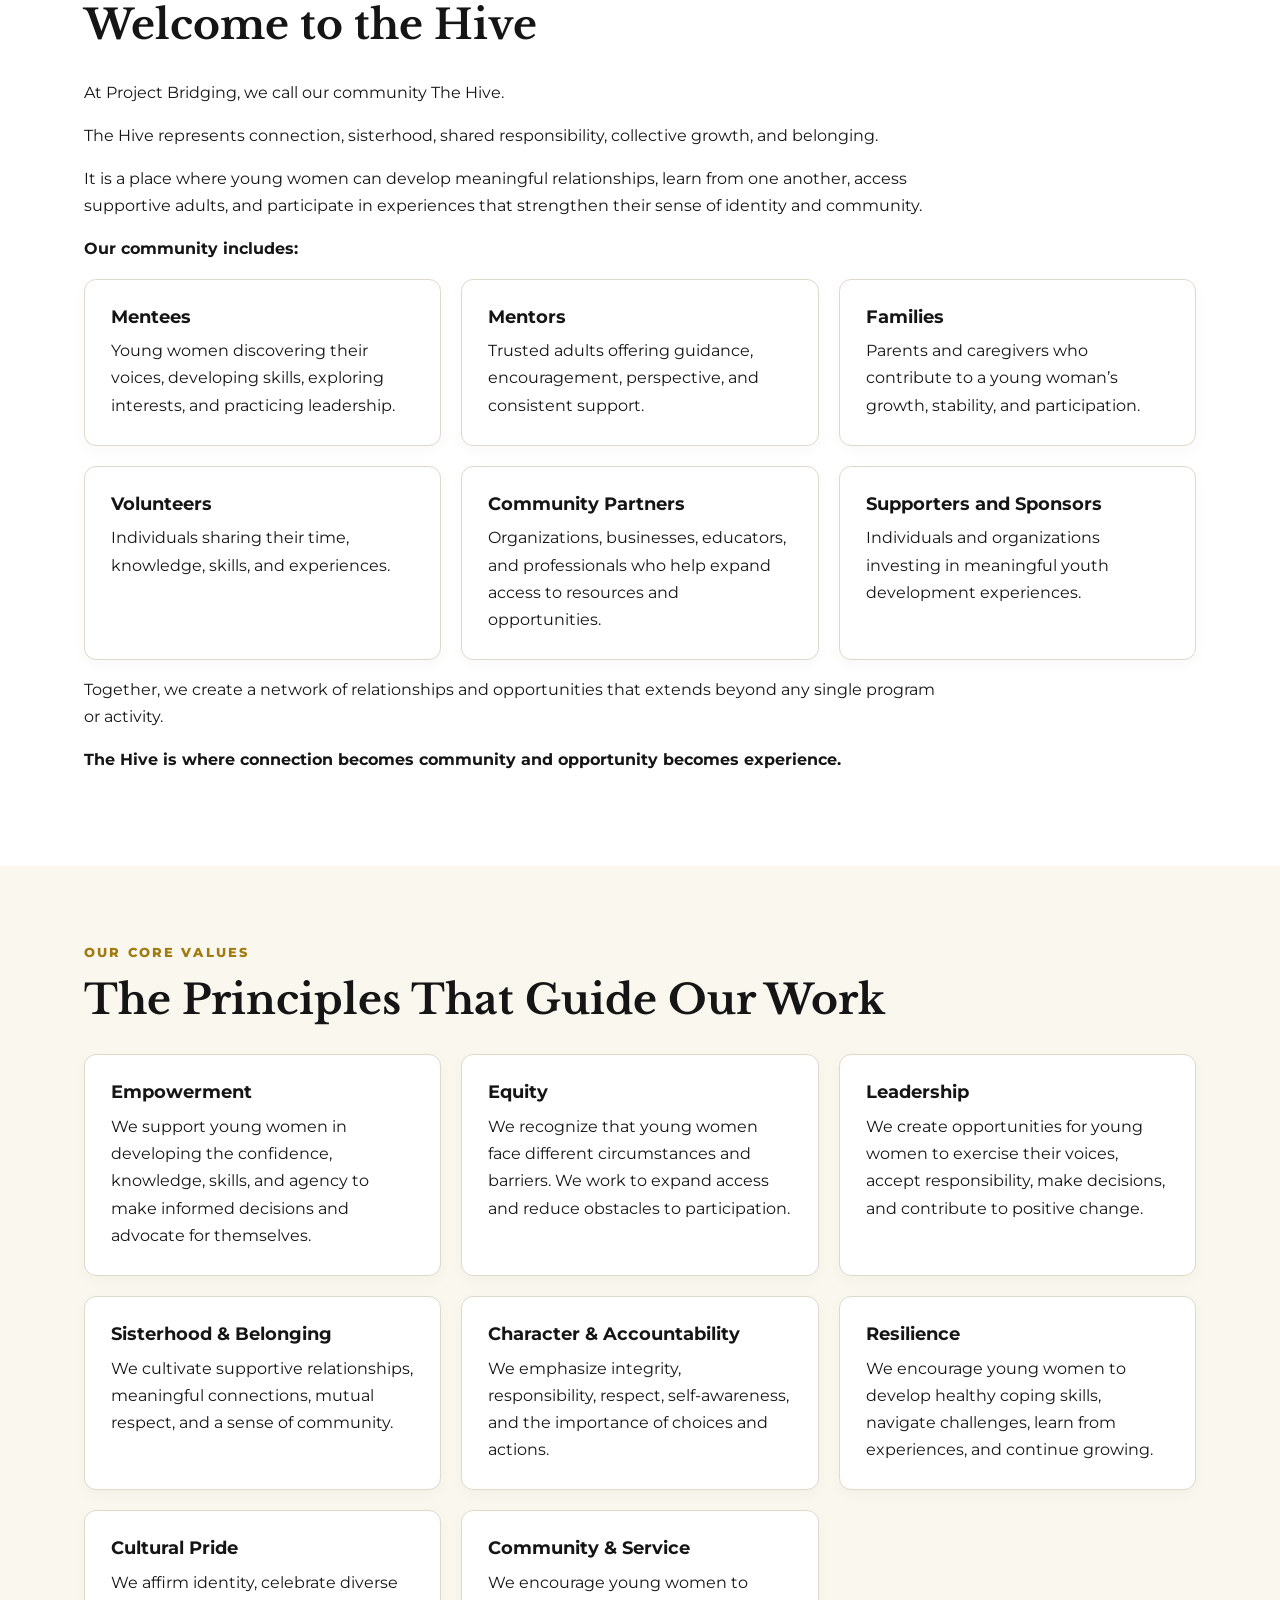
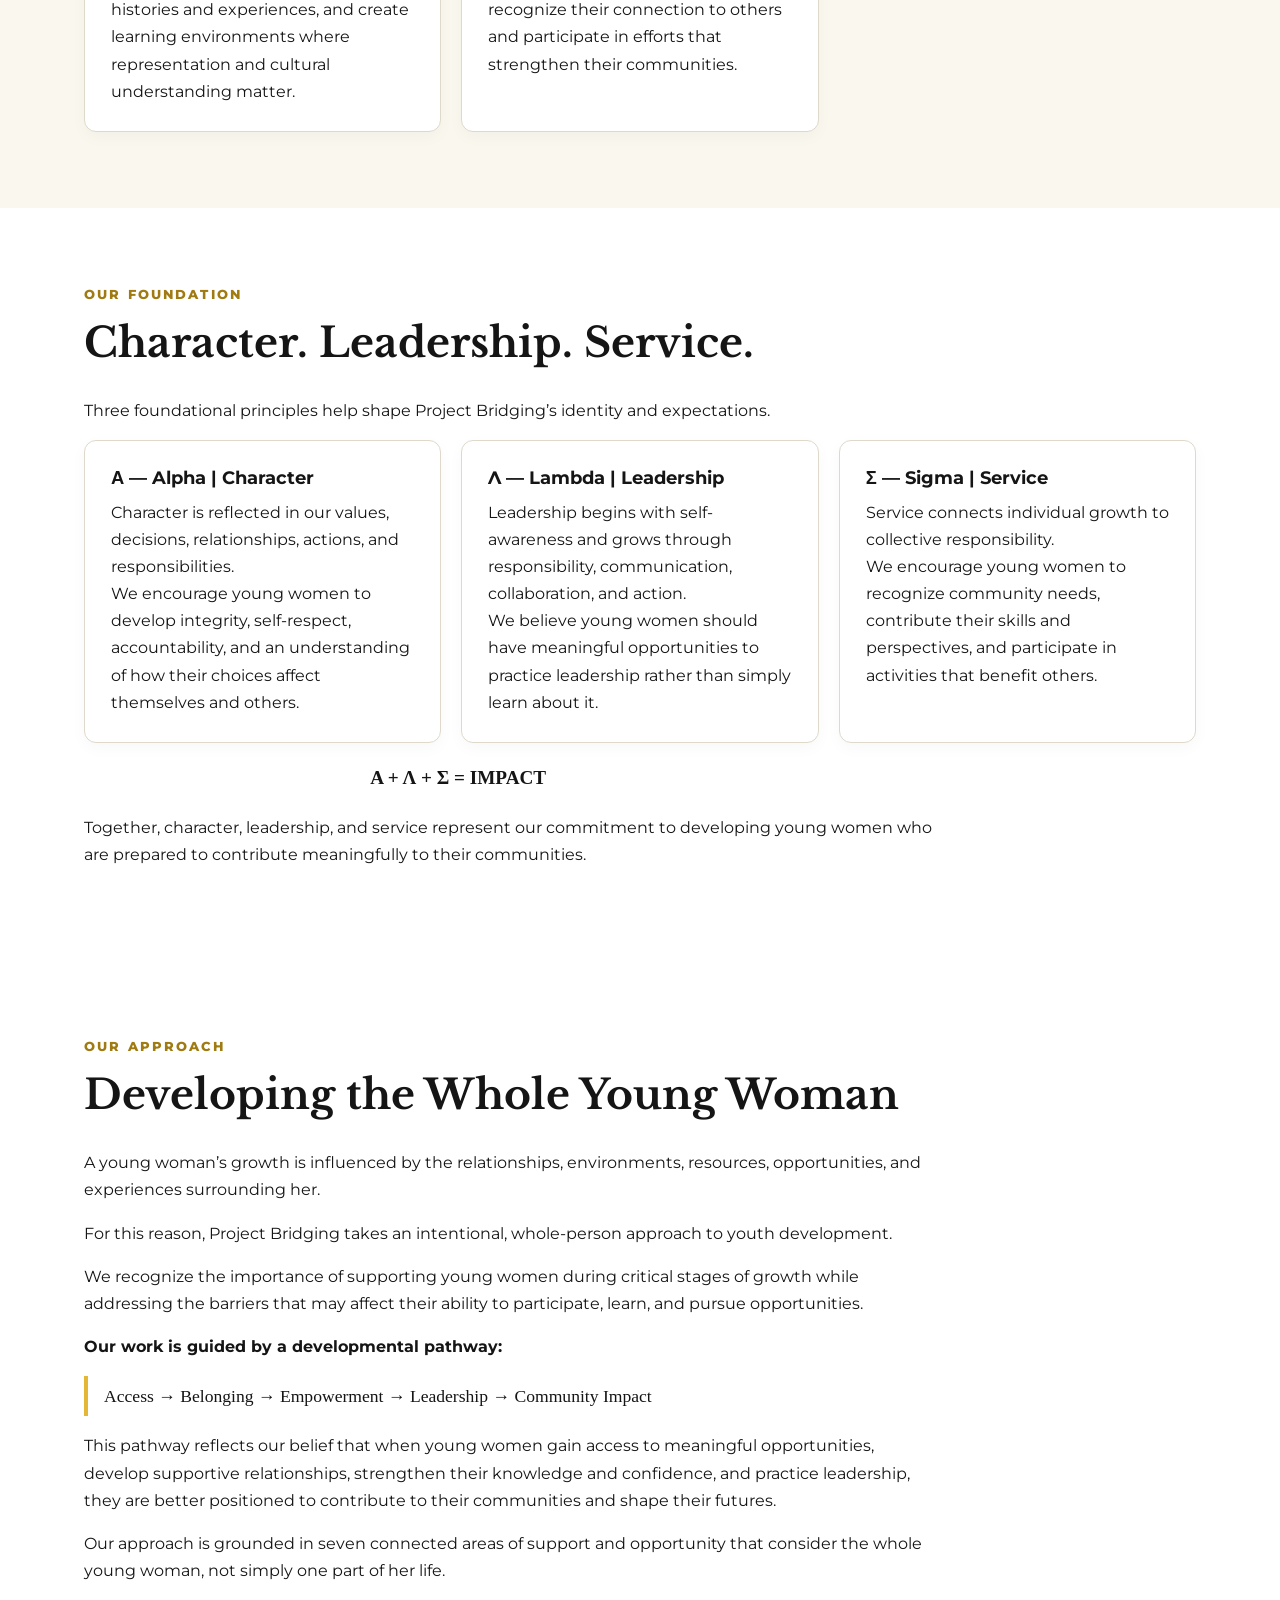
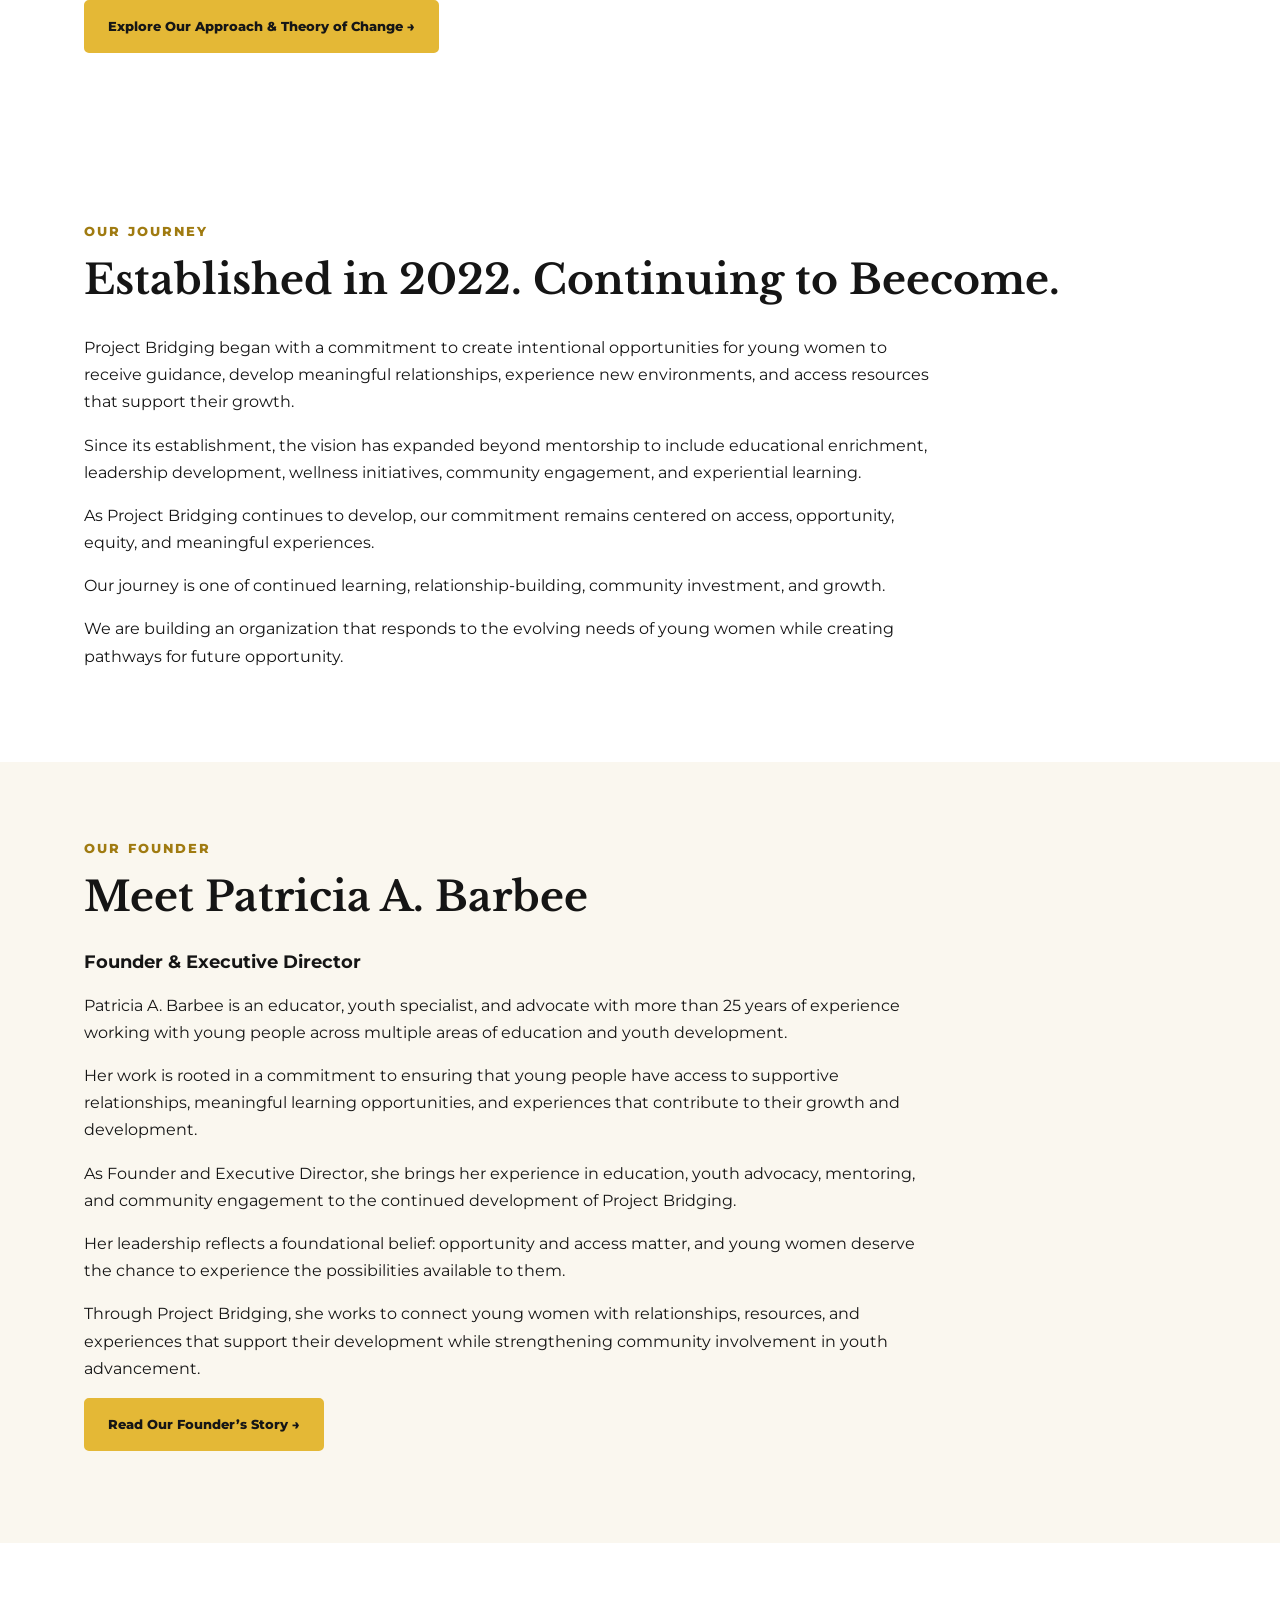
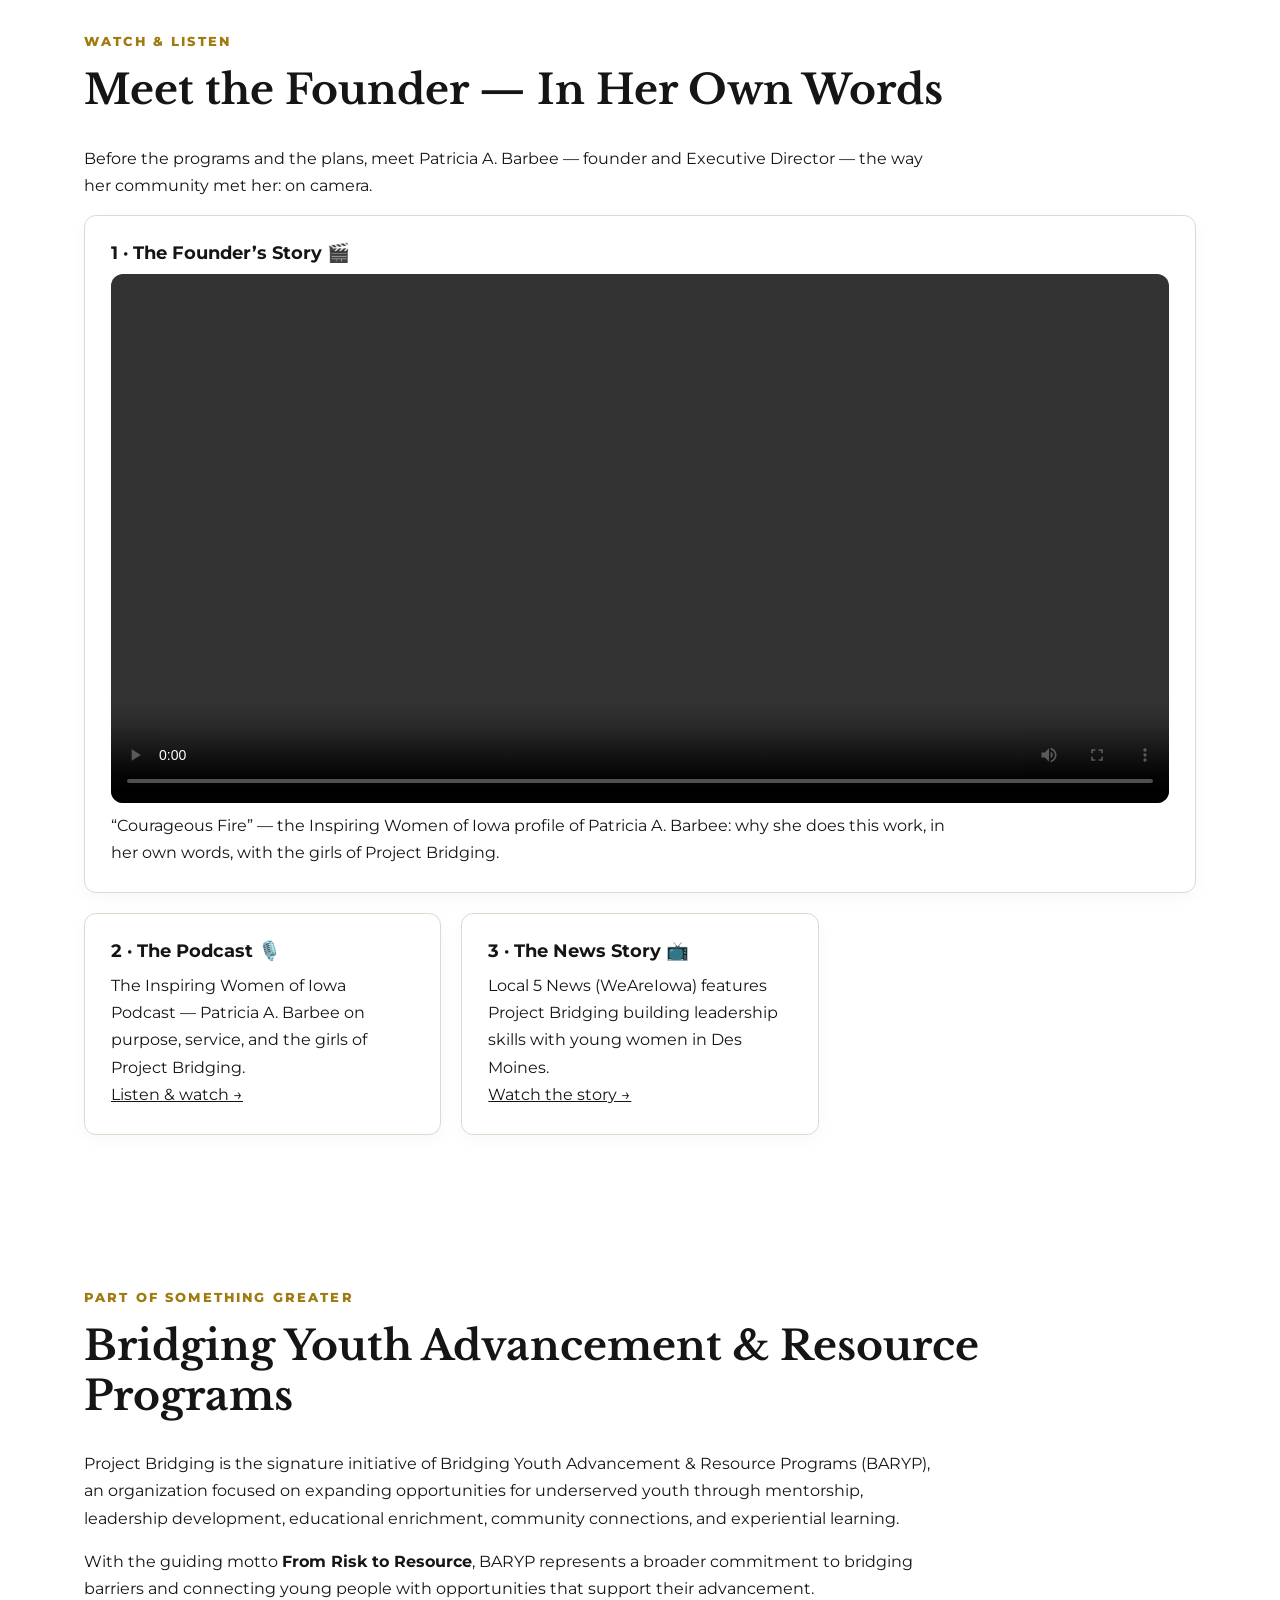
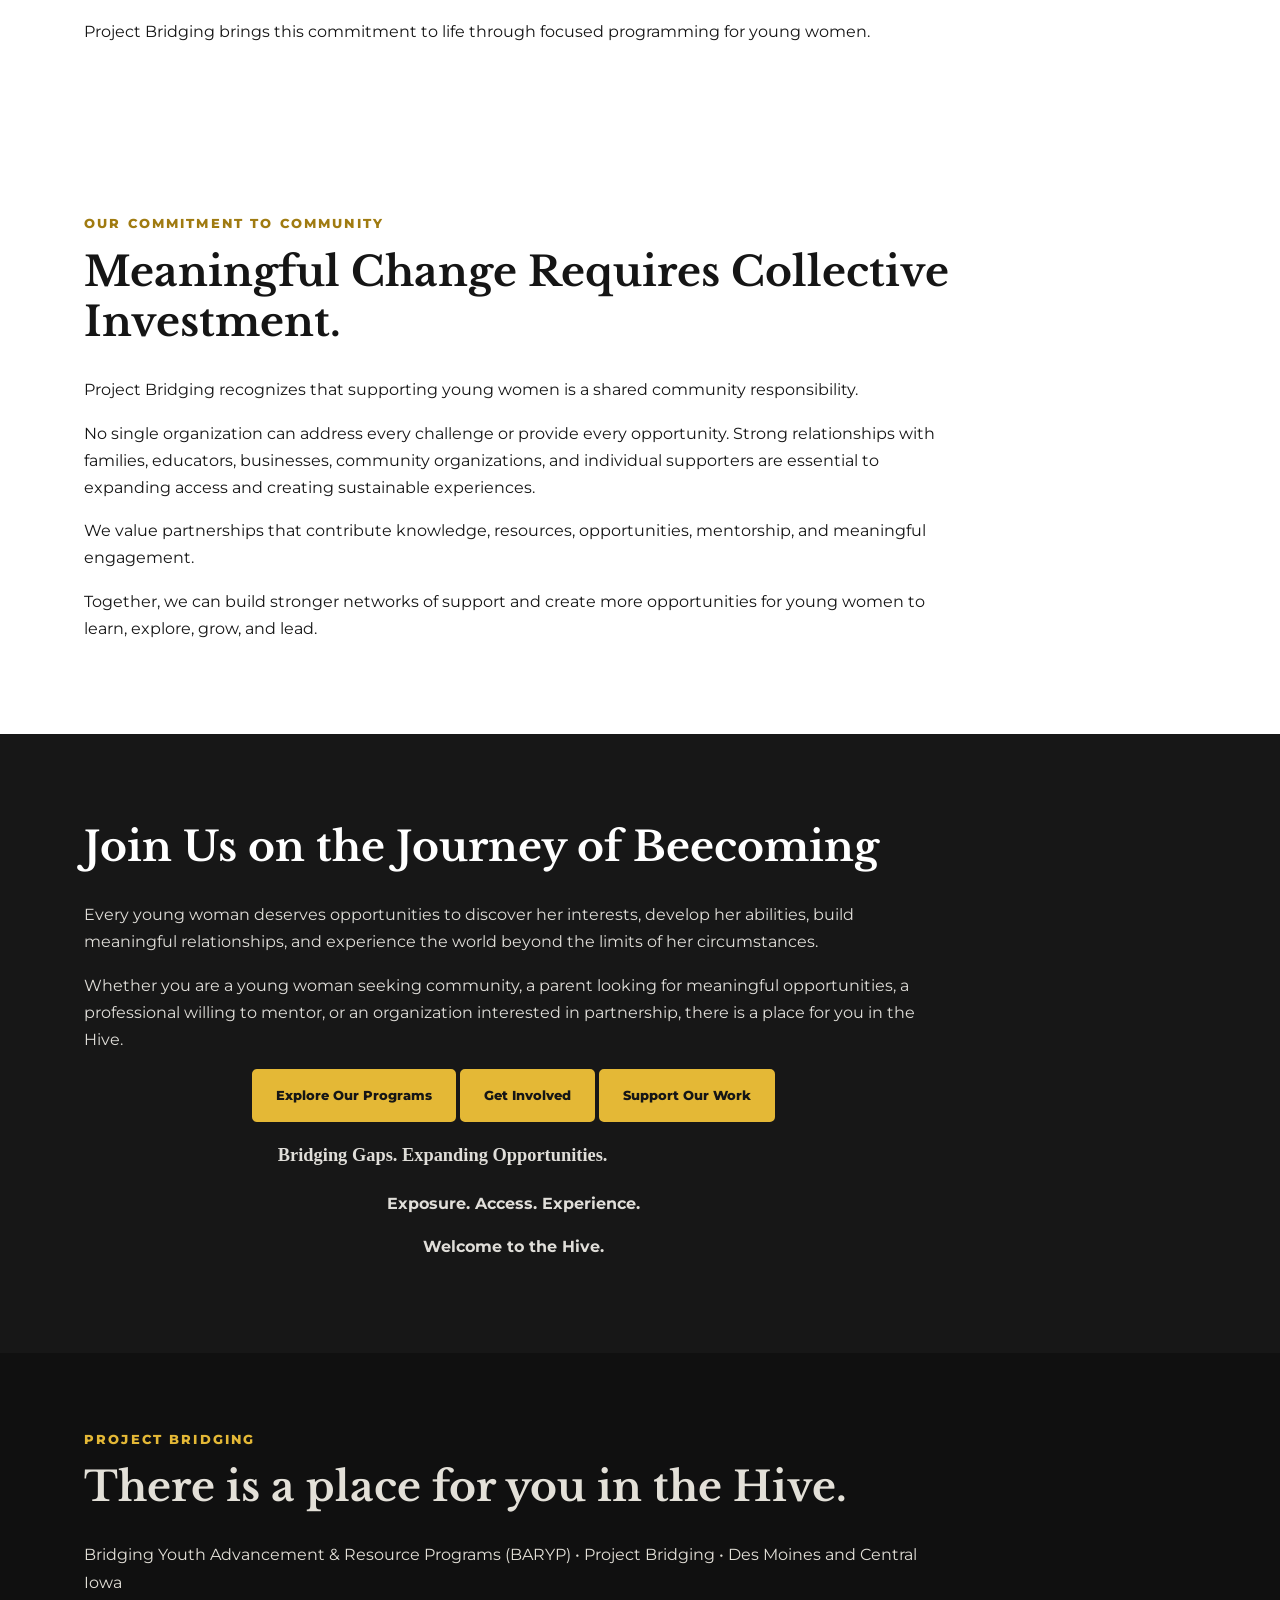
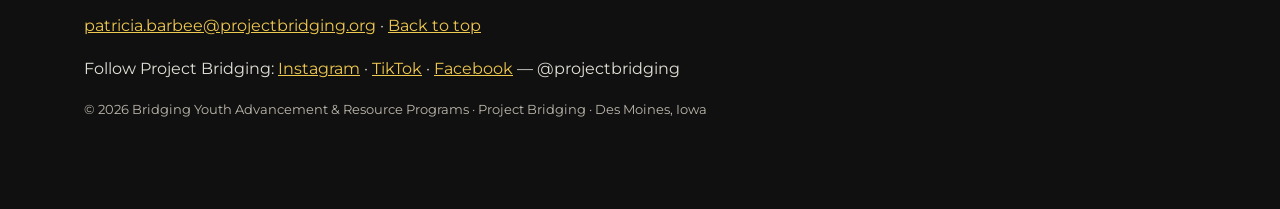
==== commit 905fdca9: "Update about.html" ====
--- a/about.html
+++ b/about.html
@@ -3,11 +3,25 @@
 @import url('https://fonts.googleapis.com/css2?family=Libre+Baskerville:wght@400;700&family=Montserrat:wght@400;500;600;700;800&display=swap');
 :root{--gold:#e4b836;--black:#151515;--cream:#faf7ef;--muted:#5f5b53}*{box-sizing:border-box}html{scroll-behavior:smooth}body{margin:0;color:var(--black);font-family:Montserrat,Arial,sans-serif;line-height:1.7}h1,h2,h3{line-height:1.23}h1,h2{font-family:'Libre Baskerville',Georgia,serif}h1{font-size:clamp(2.6rem,5.6vw,5.5rem);margin:.3em 0}h2{font-size:clamp(1.9rem,3.2vw,3.2rem);margin:.3em 0 .7em}h3{font-size:1.15rem}p{max-width:78ch}a{color:inherit}header{background:#111;color:white;position:sticky;top:0;z-index:4;border-bottom:2px solid var(--gold)}.nav{max-width:1200px;margin:auto;display:flex;justify-content:space-between;align-items:center;gap:20px;padding:14px 24px}.brand{font-weight:800;letter-spacing:.1em;text-decoration:none;color:var(--gold);line-height:1.1}.brand span{display:block;font-size:.68rem;color:#fff;letter-spacing:.15em;margin-top:5px}.navlinks{display:flex;gap:18px;flex-wrap:wrap;align-items:center}.navlinks a{font-size:.78rem;text-decoration:none;font-weight:700}.navlinks a:hover{color:var(--gold)}.btn{display:inline-flex;align-items:center;justify-content:center;padding:13px 22px;background:var(--gold);color:#161616;font-size:.84rem;font-weight:800;border-radius:5px;text-decoration:none;border:2px solid var(--gold);cursor:pointer}.btn.outline{background:transparent;border-color:currentColor;color:inherit}.btn:hover{filter:brightness(.92)}.hero{background:linear-gradient(115deg,#121212 25%,#282415 100%);color:white;min-height:580px;display:flex;align-items:center}.wrap{max-width:1160px;padding:76px 24px;margin:auto}.hero .wrap{width:100%}.eyebrow{font-weight:800;font-size:.79rem;letter-spacing:.17em;text-transform:uppercase;color:#a07b11}.hero .eyebrow{color:var(--gold)}.lead{font-size:1.18rem;max-width:720px}.hero p{color:#e8e5dc}.actions{display:flex;gap:12px;flex-wrap:wrap;margin-top:28px}.hero .btn.outline{color:white}.gold{color:var(--gold)}.cream{background:var(--cream)}.dark{background:#171717;color:#fff}.dark p{color:#e0ded9}.grid{display:grid;grid-template-columns:repeat(3,minmax(0,1fr));gap:20px}.grid.two{grid-template-columns:repeat(2,minmax(0,1fr))}.card{background:#fff;border:1px solid #ded9cb;border-radius:12px;padding:26px;box-shadow:0 5px 16px rgba(0,0,0,.03)}.dark .card{background:#242424;border-color:#48402b}.card h3{margin:0 0 9px}.card p{margin:0}.number{font-size:2rem;color:#bc911b;font-weight:800}.separator{height:4px;width:64px;background:var(--gold);margin:22px 0}.steps{counter-reset:step}.step{padding:22px 0;border-bottom:1px solid #ddd7c9;display:grid;grid-template-columns:65px 1fr;gap:15px}.step:before{counter-increment:step;content:counter(step,decimal-leading-zero);color:#aa7d00;font-size:1.6rem;font-weight:800}.step h3{margin:0}.step p{margin:.3em 0}.cols{columns:2;column-gap:45px}.cols>div{break-inside:avoid;margin-bottom:25px}.callout{border-left:5px solid var(--gold);padding:22px 25px;background:#f3ecd8;margin:28px 0;font-weight:600}.dark .callout{color:#151515}.small{font-size:.82rem;color:var(--muted)}.tag{font-size:.74rem;display:inline-block;font-weight:800;letter-spacing:.08em;text-transform:uppercase;color:#8f6e12}.quote{font:700 clamp(1.3rem,2.5vw,2rem)/1.5 'Libre Baskerville',Georgia,serif}.notice{background:#fff5da;padding:15px 18px;border-radius:8px;border:1px solid #e6cc7b;margin-top:15px}.faq details{border-bottom:1px solid #ded8cd;padding:18px 0}.faq summary{font-weight:800;cursor:pointer}.faq p{margin:12px 0 0}.footer{background:#101010;color:#e3e0d8}.footer a{color:#efc84f}.muted{color:#6b665b}ul{padding-left:22px}li{margin:7px 0}.chips{display:flex;flex-wrap:wrap;gap:8px}.chip{border:1px solid #b18d2a;border-radius:30px;padding:5px 12px;font-size:.8rem;font-weight:700}.menu-toggle{display:none;background:none;border:1px solid #aaa;color:white;padding:8px 10px;border-radius:4px}@media(max-width:900px){.grid{grid-template-columns:repeat(2,minmax(0,1fr))}.navlinks{gap:10px}.navlinks a{font-size:.7rem}}@media(max-width:700px){.nav{align-items:flex-start}.menu-toggle{display:block}.navlinks{display:none;position:absolute;top:68px;left:0;right:0;background:#161616;padding:22px;flex-direction:column;align-items:flex-start}.navlinks.open{display:flex}.grid,.grid.two{grid-template-columns:1fr}.cols{columns:1}.wrap{padding:55px 20px}.hero{min-height:570px}.step{grid-template-columns:47px 1fr}.navlinks a{font-size:.9rem}}
 .hub-grid{display:grid;grid-template-columns:repeat(2,1fr);gap:14px;margin-top:34px}.hub-btn{display:flex;align-items:center;gap:14px;background:#fff;border:1px solid #e6e2d9;border-left:5px solid #e4b836;padding:18px 22px;transition:.2s;color:inherit;text-decoration:none}.hub-btn:hover{transform:translateY(-1px);border-color:#e4b836;box-shadow:0 4px 14px rgba(0,0,0,.08)}.hub-btn .ic{font-size:1.5rem;line-height:1}.hub-btn strong{display:block;font-size:1rem}.hub-btn span{font-size:.83rem;color:#5f5b53}@media(max-width:620px){.hub-grid{grid-template-columns:1fr}}.brand{display:flex;align-items:center;gap:12px}.brand img{height:54px;width:auto;background:#fff;border-radius:10px;padding:4px}.brand-text{display:flex;flex-direction:column;line-height:1.15}.hero-logo{display:block;width:200px;max-width:62vw;height:auto;background:#fff;border-radius:18px;padding:10px;margin:0 auto 20px}.footer-logo{height:92px;width:auto;background:#fff;border-radius:14px;padding:6px;margin-bottom:14px}</style></head>
-<body id="home">
+<body>
 <header><nav class="nav" aria-label="Primary navigation"><a class="brand" href="index.html"><img src="logo.png" alt="Project Bridging logo"><span class="brand-text">PROJECT BRIDGING<span>WELCOME TO THE HIVE • EST. 2022</span></span></a><button class="menu-toggle" aria-label="Toggle navigation" aria-expanded="false" onclick="const n=document.getElementById('navlinks');n.classList.toggle('open');this.setAttribute('aria-expanded',n.classList.contains('open'))">☰ Menu</button><div id="navlinks" class="navlinks"><a href="index.html">Home</a><a href="about.html">About Us</a><a href="our-approach.html">Our Approach</a><a href="programs.html">Our Programs</a><a href="impact.html">Our Impact</a><a href="get-involved.html">Get Involved</a><a href="events.html">Events &amp; News</a><a href="contact.html">Contact</a><a href="give.html" class="btn">Give</a></div></nav></header>
 <main>
-<section class="hero"><div class="wrap"><div class="eyebrow">About Us</div><h1>The Hive, from the <span class="accent">inside.</span></h1><p class="lede">Our story, our mission, and the woman who built the bridge.</p></div></section><section id="about"><div class="wrap"><div class="eyebrow">About Project Bridging</div><h2>Bridging Gaps. Expanding Opportunities.</h2><p>Established in 2022, Project Bridging is the signature youth development initiative of Bridging Youth Advancement &amp; Resource Programs (BARYP), serving young women in grades 5–12 throughout Des Moines and surrounding communities.</p><p>Project Bridging is more than a mentorship program. It is a community of young women, mentors, families, and partners brought together through shared experiences, meaningful relationships, and opportunities for personal growth.</p><p>Our programming brings together education, leadership, wellness, cultural enrichment, community service, and real-world experiences. From weekly mentorship and skill-building activities to educational excursions and community initiatives, Project Bridging provides opportunities for young women to learn, connect, explore, and grow.</p><p>Known as The Hive, our community creates a sense of sisterhood, belonging, and connection throughout each young woman’s journey of Beecoming.</p></div></section><section class="soft"><div class="wrap"><div class="eyebrow">Our Values</div><h2>Four essential commitments</h2><div class="grid two"><div class="card"><h3>👑 Empowerment</h3><p>We strengthen self-worth and leadership identity in every young woman we serve.</p></div><div class="card"><h3>🌉 Access</h3><p>We bridge the gaps between talent and opportunity — because talent is everywhere, but access and opportunity are not.</p></div><div class="card"><h3>🌍 Opportunity</h3><p>We create exposure, experiences, and relationships that expand what a young woman believes is possible.</p></div><div class="card"><h3>⚖️ Social Justice</h3><p>We challenge the barriers that limit equitable access, and we equip young women to advocate for themselves and their communities.</p></div></div><p style="text-align:center;margin-top:1rem"><strong>Character · Leadership · Service</strong> — the pillars of the Hive.</p></div></section><section id="meet-the-founder"><div class="wrap"><p class="eyebrow">Watch &amp; Listen</p><h2>Meet the Founder — In Her Own Words</h2><p class="lede">Before the programs and the plans, meet Patricia A. Barbee — founder and Executive Director — the way her community met her: on camera.</p><div class="grid"><article class="card" style="grid-column:1/-1"><h3>1 · The Founder’s Story 🎬</h3><video controls preload="metadata" playsinline src="founder-video.mp4" style="width:100%;border-radius:12px;display:block;margin:.4rem 0 .6rem"></video><p>“Courageous Fire” — the Inspiring Women of Iowa profile of Patricia A. Barbee: why she does this work, in her own words, with the girls of Project Bridging.</p></article><article class="card"><h3>2 · The Podcast 🎙️</h3><p>The Inspiring Women of Iowa Podcast — Patricia A. Barbee on purpose, service, and the girls of Project Bridging.</p><p><a href="https://tr.ee/HI_UeDrInt">Listen &amp; watch →</a></p></article><article class="card"><h3>3 · The News Story 📺</h3><p>Local 5 News (WeAreIowa) features Project Bridging building leadership skills with young women in Des Moines.</p><p><a href="https://www.weareiowa.com/video/news/community/project-bridging-to-builds-leadership-skills-with-at-risk-young-women/524-d6acfb98-375f-4278-8820-97b813ef0d6f">Watch the story →</a></p></article></div></div></section><section id="leadership" class="cream"><div class="wrap"><div class="eyebrow">Character • Leadership • Service</div><h2>Α + Λ + Σ = IMPACT</h2><div class="grid"><div class="card"><div class="number">Α</div><h3>Alpha — Character</h3><p>Integrity, accountability, resilience, responsibility, and the values behind our choices.</p></div><div class="card"><div class="number">Λ</div><h3>Lambda — Leadership</h3><p>Confidence, initiative, communication, critical thinking, and the ability to take action.</p></div><div class="card"><div class="number">Σ</div><h3>Sigma — Service</h3><p>Compassion, civic responsibility, advocacy, community engagement, and contributing to others.</p></div></div><div class="callout">Mentees not only influence change—they lead it.</div><h3>Meet the Founder</h3><p>Patricia A. Barbee is an educator, youth specialist, and advocate with more than 25 years of experience working with young people. As Founder and Executive Director, she brings her experience in education and youth development to Project Bridging's commitment to opportunity, access, meaningful relationships, and experiences that expand possibilities for young women.</p></div></section>
-<section><div class="wrap"><div><div class="eyebrow" style="color:#a37d14">Who we are</div><h2>Welcome to the Hive.</h2><p class="lede">Project Bridging is a youth development and mentorship initiative serving young women during critical stages of growth, discovery, and transition.</p><p>We work to bridge gaps and address challenges young women may face by creating space to build confidence, knowledge, skills, healthy relationships, and a strong sense of self.</p><p>Through culturally affirming mentorship, leadership development, educational enrichment, wellness, experiential learning, and meaningful community engagement, we help young women access what they need to thrive.</p><a href="programs.html" class="textlink">Explore our programs →</a></div><div><div class="statement">We believe in <strong>opportunity and access.</strong> Young women should not be limited by their circumstances, ZIP code, or the resources available to them.</div><div class="note"><strong>OUR MISSION</strong><p>Project Bridging empowers underserved, underrepresented, and under-resourced young women by expanding equitable access to opportunities, resources, relationships, and transformative experiences.</p></div></div></div></section><section class="cream"><div class="wrap"><div class="section-heading"><div class="eyebrow">Rooted in purpose</div><h2>Character. Leadership. Service.</h2><p>Three principles shape our culture and invite every young woman to discover how her growth can make a difference.</p></div><div class="mini"><div><h3>Α · Character</h3><p>Strengthening identity, values, integrity, responsibility, and confidence.</p></div><div><h3>Λ · Leadership</h3><p>Helping young women find their voices, make decisions, and lead with purpose.</p></div><div><h3>Σ · Service</h3><p>Turning learning and leadership into meaningful contributions to our communities.</p></div></div></div></section></main>
+<section class="hero"><div class="wrap"><div class="eyebrow">About Us</div><h1>Bridging Gaps. <span class="accent">Expanding Opportunities.</span></h1><p class="lede">Exposure. Access. Experience.</p></div></section>
+<section><div class="wrap"><div class="eyebrow">Who We Are</div><p>Established in 2022, Project Bridging is the signature youth development initiative of Bridging Youth Advancement &amp; Resource Programs (BARYP), serving young women in Des Moines and surrounding communities.</p><p>Project Bridging is a community-centered youth development program that brings together young women, mentors, families, educators, and community partners to create meaningful opportunities for growth, connection, and exploration.</p><p>We recognize that young women experience important physical, emotional, social, and intellectual changes throughout childhood and adolescence. During these critical stages of development, consistent guidance, supportive relationships, access to resources, and meaningful experiences can make a lasting difference.</p><p>Our work extends beyond traditional mentorship by connecting education, leadership, wellness, advocacy, cultural enrichment, community engagement, and experiential learning.</p><p>Through these connections, we create spaces where young women can discover who they are, build relationships, explore their interests, develop new skills, and experience opportunities beyond their everyday environments.</p><p>We believe young women deserve more than encouragement. They deserve access to opportunities that allow them to explore what’s possible.</p></div></section>
+<section class="dark"><div class="wrap"><div class="eyebrow">Our Mission</div><blockquote style="border-left:4px solid var(--gold);margin:.4rem 0 1rem;padding:.4rem 0 .4rem 1rem;font-family:Georgia,serif;font-size:1.1rem;line-height:1.55">Project Bridging empowers underserved, underrepresented, and under-resourced young women by expanding equitable access to opportunities, resources, relationships, and transformative experiences.</blockquote><div class="eyebrow">Our Vision</div><blockquote style="border-left:4px solid var(--gold);margin:.4rem 0 1rem;padding:.4rem 0 .4rem 1rem;font-family:Georgia,serif;font-size:1.1rem;line-height:1.55">We envision communities where every young woman has equitable access to the relationships, resources, education, and experiences needed to thrive, pursue her aspirations, exercise leadership, and contribute to meaningful change.</blockquote></div></section>
+<section><div class="wrap"><div class="eyebrow">Our Purpose</div><h2>Why Project Bridging Exists</h2><p>Project Bridging was established in response to the gaps and barriers that can limit young women’s access to meaningful developmental opportunities.</p><p>We recognize that not every young woman has the same access to mentorship, educational enrichment, supportive networks, cultural experiences, leadership opportunities, or resources.</p><p>For some, these barriers are financial. For others, they involve transportation, limited exposure, social inequities, family circumstances, or a lack of connections to people and places that can open doors.</p><p>We also understand that young women are navigating these circumstances while developing their identities, relationships, confidence, independence, and understanding of the world.</p><p>Project Bridging exists to help close the distance between where young women are and the opportunities available to them.</p><p>Our purpose is not to define who young women should become. It is to provide the guidance, relationships, resources, and experiences that allow them to explore their possibilities and make informed choices about their lives and futures.</p></div></section>
+<section class="soft"><div class="wrap"><div class="eyebrow">What We Believe</div><h2>Opportunity and Access Matter.</h2><p>We believe a young woman’s circumstances should not determine the limits of her opportunities.</p><p>We believe that relationships matter, representation matters, experiences matter, and young women deserve environments where their voices are valued.</p><p>We believe that growth requires more than information. It requires opportunities to participate, apply knowledge, explore different environments, build connections, and gain meaningful experiences.</p><p>We believe that young women should not only be included in conversations about their lives and communities. They should have opportunities to shape decisions and lead change.</p><p>And we believe that investing in young women is an investment in the strength and future of our communities.</p></div></section>
+<section><div class="wrap"><div class="eyebrow">The Project Bridging Community</div><h2>Welcome to the Hive</h2><p>At Project Bridging, we call our community The Hive.</p><p>The Hive represents connection, sisterhood, shared responsibility, collective growth, and belonging.</p><p>It is a place where young women can develop meaningful relationships, learn from one another, access supportive adults, and participate in experiences that strengthen their sense of identity and community.</p><p><strong>Our community includes:</strong></p><div class="grid"><div class="card"><h3>Mentees</h3><p>Young women discovering their voices, developing skills, exploring interests, and practicing leadership.</p></div><div class="card"><h3>Mentors</h3><p>Trusted adults offering guidance, encouragement, perspective, and consistent support.</p></div><div class="card"><h3>Families</h3><p>Parents and caregivers who contribute to a young woman’s growth, stability, and participation.</p></div><div class="card"><h3>Volunteers</h3><p>Individuals sharing their time, knowledge, skills, and experiences.</p></div><div class="card"><h3>Community Partners</h3><p>Organizations, businesses, educators, and professionals who help expand access to resources and opportunities.</p></div><div class="card"><h3>Supporters and Sponsors</h3><p>Individuals and organizations investing in meaningful youth development experiences.</p></div></div><p>Together, we create a network of relationships and opportunities that extends beyond any single program or activity.</p><p><strong>The Hive is where connection becomes community and opportunity becomes experience.</strong></p></div></section>
+<section class="cream"><div class="wrap"><div class="eyebrow">Our Core Values</div><h2>The Principles That Guide Our Work</h2><div class="grid"><div class="card"><h3>Empowerment</h3><p>We support young women in developing the confidence, knowledge, skills, and agency to make informed decisions and advocate for themselves.</p></div><div class="card"><h3>Equity</h3><p>We recognize that young women face different circumstances and barriers. We work to expand access and reduce obstacles to participation.</p></div><div class="card"><h3>Leadership</h3><p>We create opportunities for young women to exercise their voices, accept responsibility, make decisions, and contribute to positive change.</p></div><div class="card"><h3>Sisterhood &amp; Belonging</h3><p>We cultivate supportive relationships, meaningful connections, mutual respect, and a sense of community.</p></div><div class="card"><h3>Character &amp; Accountability</h3><p>We emphasize integrity, responsibility, respect, self-awareness, and the importance of choices and actions.</p></div><div class="card"><h3>Resilience</h3><p>We encourage young women to develop healthy coping skills, navigate challenges, learn from experiences, and continue growing.</p></div><div class="card"><h3>Cultural Pride</h3><p>We affirm identity, celebrate diverse histories and experiences, and create learning environments where representation and cultural understanding matter.</p></div><div class="card"><h3>Community &amp; Service</h3><p>We encourage young women to recognize their connection to others and participate in efforts that strengthen their communities.</p></div></div></div></section>
+<section><div class="wrap"><div class="eyebrow">Our Foundation</div><h2>Character. Leadership. Service.</h2><p>Three foundational principles help shape Project Bridging’s identity and expectations.</p><div class="grid"><div class="card"><h3>Α — Alpha | Character</h3><p>Character is reflected in our values, decisions, relationships, actions, and responsibilities.</p><p>We encourage young women to develop integrity, self-respect, accountability, and an understanding of how their choices affect themselves and others.</p></div><div class="card"><h3>Λ — Lambda | Leadership</h3><p>Leadership begins with self-awareness and grows through responsibility, communication, collaboration, and action.</p><p>We believe young women should have meaningful opportunities to practice leadership rather than simply learn about it.</p></div><div class="card"><h3>Σ — Sigma | Service</h3><p>Service connects individual growth to collective responsibility.</p><p>We encourage young women to recognize community needs, contribute their skills and perspectives, and participate in activities that benefit others.</p></div></div><p style="text-align:center;font-family:Georgia,serif;font-size:1.2rem"><strong>Α + Λ + Σ = IMPACT</strong></p><p>Together, character, leadership, and service represent our commitment to developing young women who are prepared to contribute meaningfully to their communities.</p></div></section>
+<section class="soft"><div class="wrap"><div class="eyebrow">Our Approach</div><h2>Developing the Whole Young Woman</h2><p>A young woman’s growth is influenced by the relationships, environments, resources, opportunities, and experiences surrounding her.</p><p>For this reason, Project Bridging takes an intentional, whole-person approach to youth development.</p><p>We recognize the importance of supporting young women during critical stages of growth while addressing the barriers that may affect their ability to participate, learn, and pursue opportunities.</p><p><strong>Our work is guided by a developmental pathway:</strong></p><blockquote style="border-left:4px solid var(--gold);margin:.4rem 0 1rem;padding:.4rem 0 .4rem 1rem;font-family:Georgia,serif;font-size:1.1rem;line-height:1.55">Access → Belonging → Empowerment → Leadership → Community Impact</blockquote><p>This pathway reflects our belief that when young women gain access to meaningful opportunities, develop supportive relationships, strengthen their knowledge and confidence, and practice leadership, they are better positioned to contribute to their communities and shape their futures.</p><p>Our approach is grounded in seven connected areas of support and opportunity that consider the whole young woman, not simply one part of her life.</p><p><a class="btn" href="our-approach.html">Explore Our Approach &amp; Theory of Change →</a></p></div></section>
+<section><div class="wrap"><div class="eyebrow">Our Journey</div><h2>Established in 2022. Continuing to Beecome.</h2><p>Project Bridging began with a commitment to create intentional opportunities for young women to receive guidance, develop meaningful relationships, experience new environments, and access resources that support their growth.</p><p>Since its establishment, the vision has expanded beyond mentorship to include educational enrichment, leadership development, wellness initiatives, community engagement, and experiential learning.</p><p>As Project Bridging continues to develop, our commitment remains centered on access, opportunity, equity, and meaningful experiences.</p><p>Our journey is one of continued learning, relationship-building, community investment, and growth.</p><p>We are building an organization that responds to the evolving needs of young women while creating pathways for future opportunity.</p></div></section>
+<section class="cream"><div class="wrap"><div class="eyebrow">Our Founder</div><h2>Meet Patricia A. Barbee</h2><h3>Founder &amp; Executive Director</h3><p>Patricia A. Barbee is an educator, youth specialist, and advocate with more than 25 years of experience working with young people across multiple areas of education and youth development.</p><p>Her work is rooted in a commitment to ensuring that young people have access to supportive relationships, meaningful learning opportunities, and experiences that contribute to their growth and development.</p><p>As Founder and Executive Director, she brings her experience in education, youth advocacy, mentoring, and community engagement to the continued development of Project Bridging.</p><p>Her leadership reflects a foundational belief: opportunity and access matter, and young women deserve the chance to experience the possibilities available to them.</p><p>Through Project Bridging, she works to connect young women with relationships, resources, and experiences that support their development while strengthening community involvement in youth advancement.</p><p><a class="btn" href="#meet-the-founder">Read Our Founder’s Story →</a></p></div></section>
+<section id="meet-the-founder"><div class="wrap"><p class="eyebrow">Watch &amp; Listen</p><h2>Meet the Founder — In Her Own Words</h2><p class="lede">Before the programs and the plans, meet Patricia A. Barbee — founder and Executive Director — the way her community met her: on camera.</p><div class="grid"><article class="card" style="grid-column:1/-1"><h3>1 · The Founder’s Story 🎬</h3><video controls preload="metadata" playsinline src="founder-video.mp4" style="width:100%;border-radius:12px;display:block;margin:.4rem 0 .6rem"></video><p>“Courageous Fire” — the Inspiring Women of Iowa profile of Patricia A. Barbee: why she does this work, in her own words, with the girls of Project Bridging.</p></article><article class="card"><h3>2 · The Podcast 🎙️</h3><p>The Inspiring Women of Iowa Podcast — Patricia A. Barbee on purpose, service, and the girls of Project Bridging.</p><p><a href="https://tr.ee/HI_UeDrInt">Listen &amp; watch →</a></p></article><article class="card"><h3>3 · The News Story 📺</h3><p>Local 5 News (WeAreIowa) features Project Bridging building leadership skills with young women in Des Moines.</p><p><a href="https://www.weareiowa.com/video/news/community/project-bridging-to-builds-leadership-skills-with-at-risk-young-women/524-d6acfb98-375f-4278-8820-97b813ef0d6f">Watch the story →</a></p></article></div></div></section>
+<section><div class="wrap"><div class="eyebrow">Part of Something Greater</div><h2>Bridging Youth Advancement &amp; Resource Programs</h2><p>Project Bridging is the signature initiative of Bridging Youth Advancement &amp; Resource Programs (BARYP), an organization focused on expanding opportunities for underserved youth through mentorship, leadership development, educational enrichment, community connections, and experiential learning.</p><p>With the guiding motto <strong>From Risk to Resource</strong>, BARYP represents a broader commitment to bridging barriers and connecting young people with opportunities that support their advancement.</p><p>Project Bridging brings this commitment to life through focused programming for young women.</p></div></section>
+<section class="soft"><div class="wrap"><div class="eyebrow">Our Commitment to Community</div><h2>Meaningful Change Requires Collective Investment.</h2><p>Project Bridging recognizes that supporting young women is a shared community responsibility.</p><p>No single organization can address every challenge or provide every opportunity. Strong relationships with families, educators, businesses, community organizations, and individual supporters are essential to expanding access and creating sustainable experiences.</p><p>We value partnerships that contribute knowledge, resources, opportunities, mentorship, and meaningful engagement.</p><p>Together, we can build stronger networks of support and create more opportunities for young women to learn, explore, grow, and lead.</p></div></section>
+<section class="dark"><div class="wrap"><h2>Join Us on the Journey of Beecoming</h2><p>Every young woman deserves opportunities to discover her interests, develop her abilities, build meaningful relationships, and experience the world beyond the limits of her circumstances.</p><p>Whether you are a young woman seeking community, a parent looking for meaningful opportunities, a professional willing to mentor, or an organization interested in partnership, there is a place for you in the Hive.</p><p style="text-align:center"><a class="btn" href="programs.html">Explore Our Programs</a> <a class="btn alt" href="get-involved.html">Get Involved</a> <a class="btn" href="give.html">Support Our Work</a></p><p style="text-align:center;font-family:Georgia,serif;font-size:1.15rem"><strong>Bridging Gaps. Expanding Opportunities.</strong></p><p style="text-align:center"><strong>Exposure. Access. Experience.</strong></p><p style="text-align:center"><strong>Welcome to the Hive.</strong></p></div></section>
+</main>
 <footer class="footer"><div class="wrap"><div class="eyebrow gold">Project Bridging</div><h2>There is a place for you in the Hive.</h2><p>Bridging Youth Advancement &amp; Resource Programs (BARYP) • Project Bridging • Des Moines and Central Iowa</p><p><a href="mailto:patricia.barbee@projectbridging.org">patricia.barbee@projectbridging.org</a> · <a href="#home">Back to top</a></p><p>Follow Project Bridging: <a href="https://www.instagram.com/projectbridging/">Instagram</a> · <a href="https://www.tiktok.com/@projectbridging">TikTok</a> · <a href="https://www.facebook.com/projectbridging">Facebook</a> — @projectbridging</p><p class="small" style="color:#bdb8ae">© 2026 Bridging Youth Advancement &amp; Resource Programs · Project Bridging · Des Moines, Iowa</p></div></footer>
 <script>document.querySelectorAll('.navlinks a').forEach(a=>a.addEventListener('click',()=>{const n=document.getElementById('navlinks');n.classList.remove('open');document.querySelector('.menu-toggle').setAttribute('aria-expanded','false')}))</script>
 </body></html>
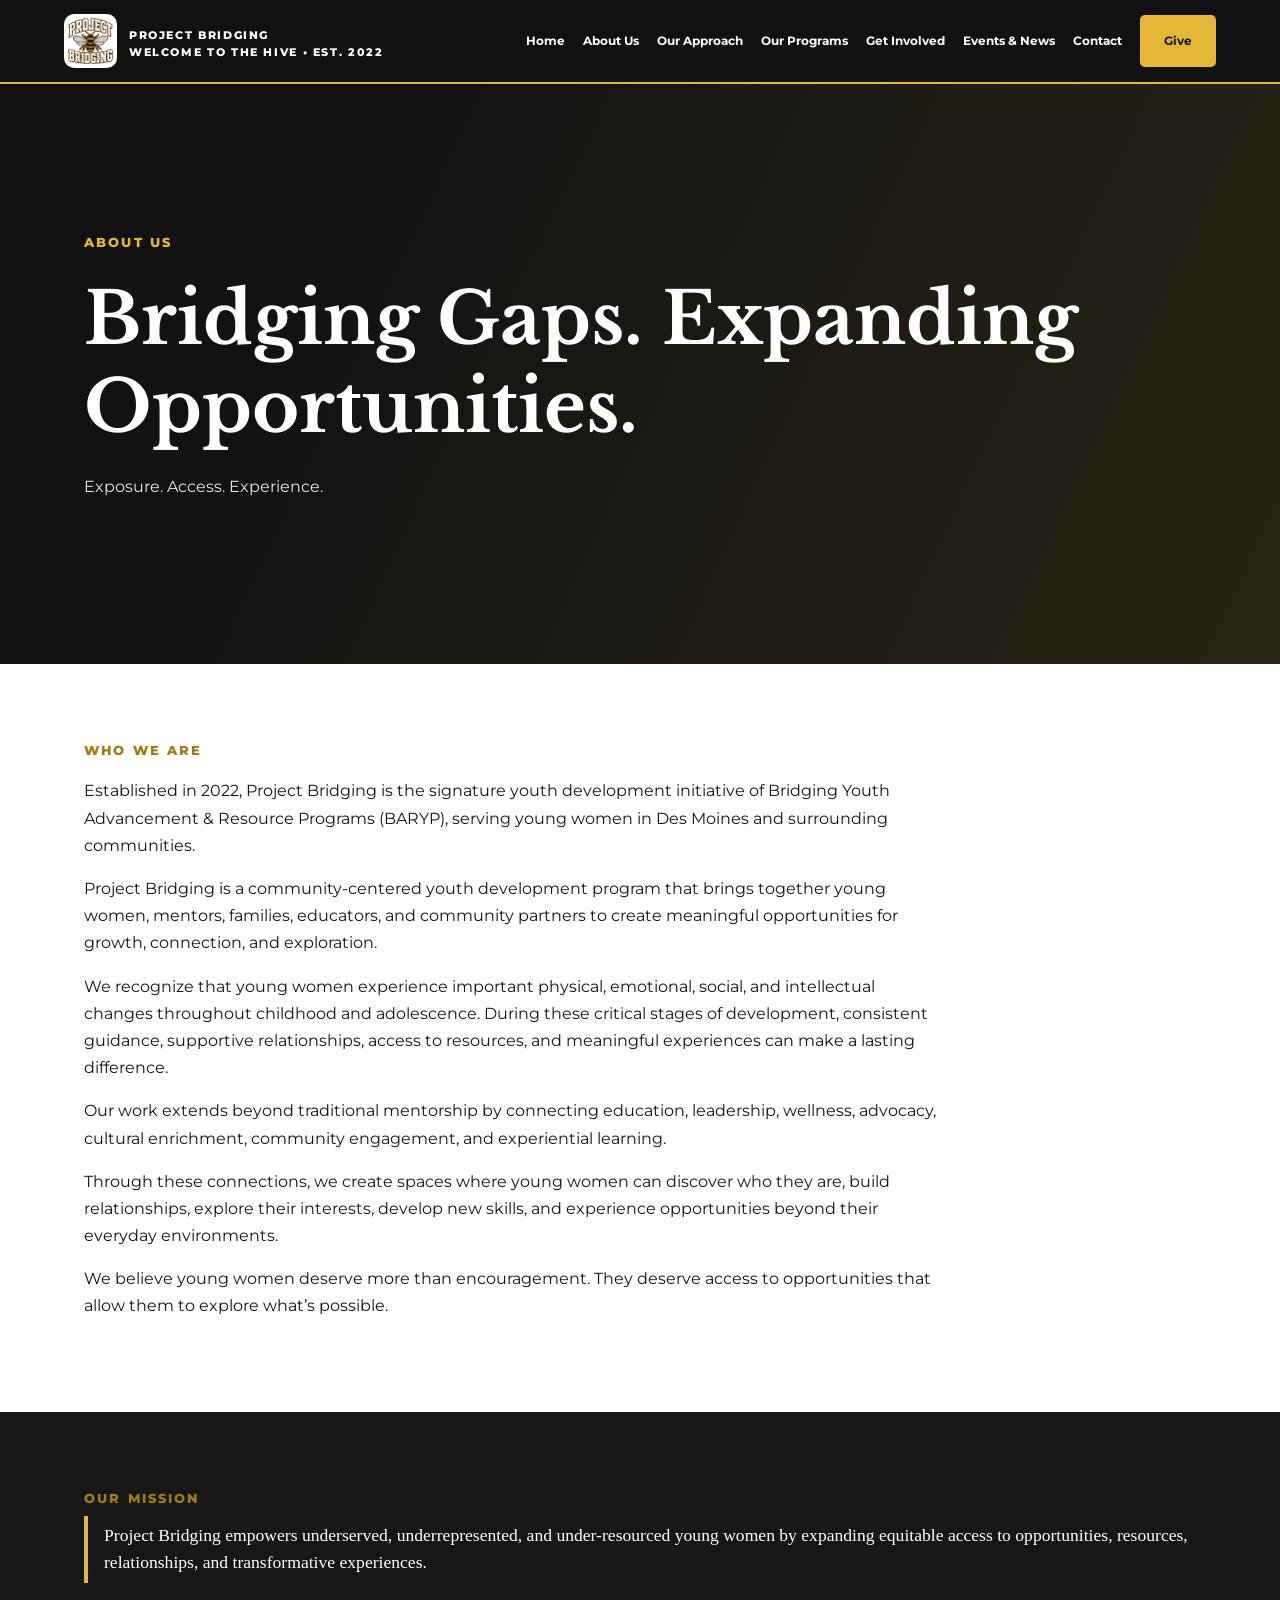
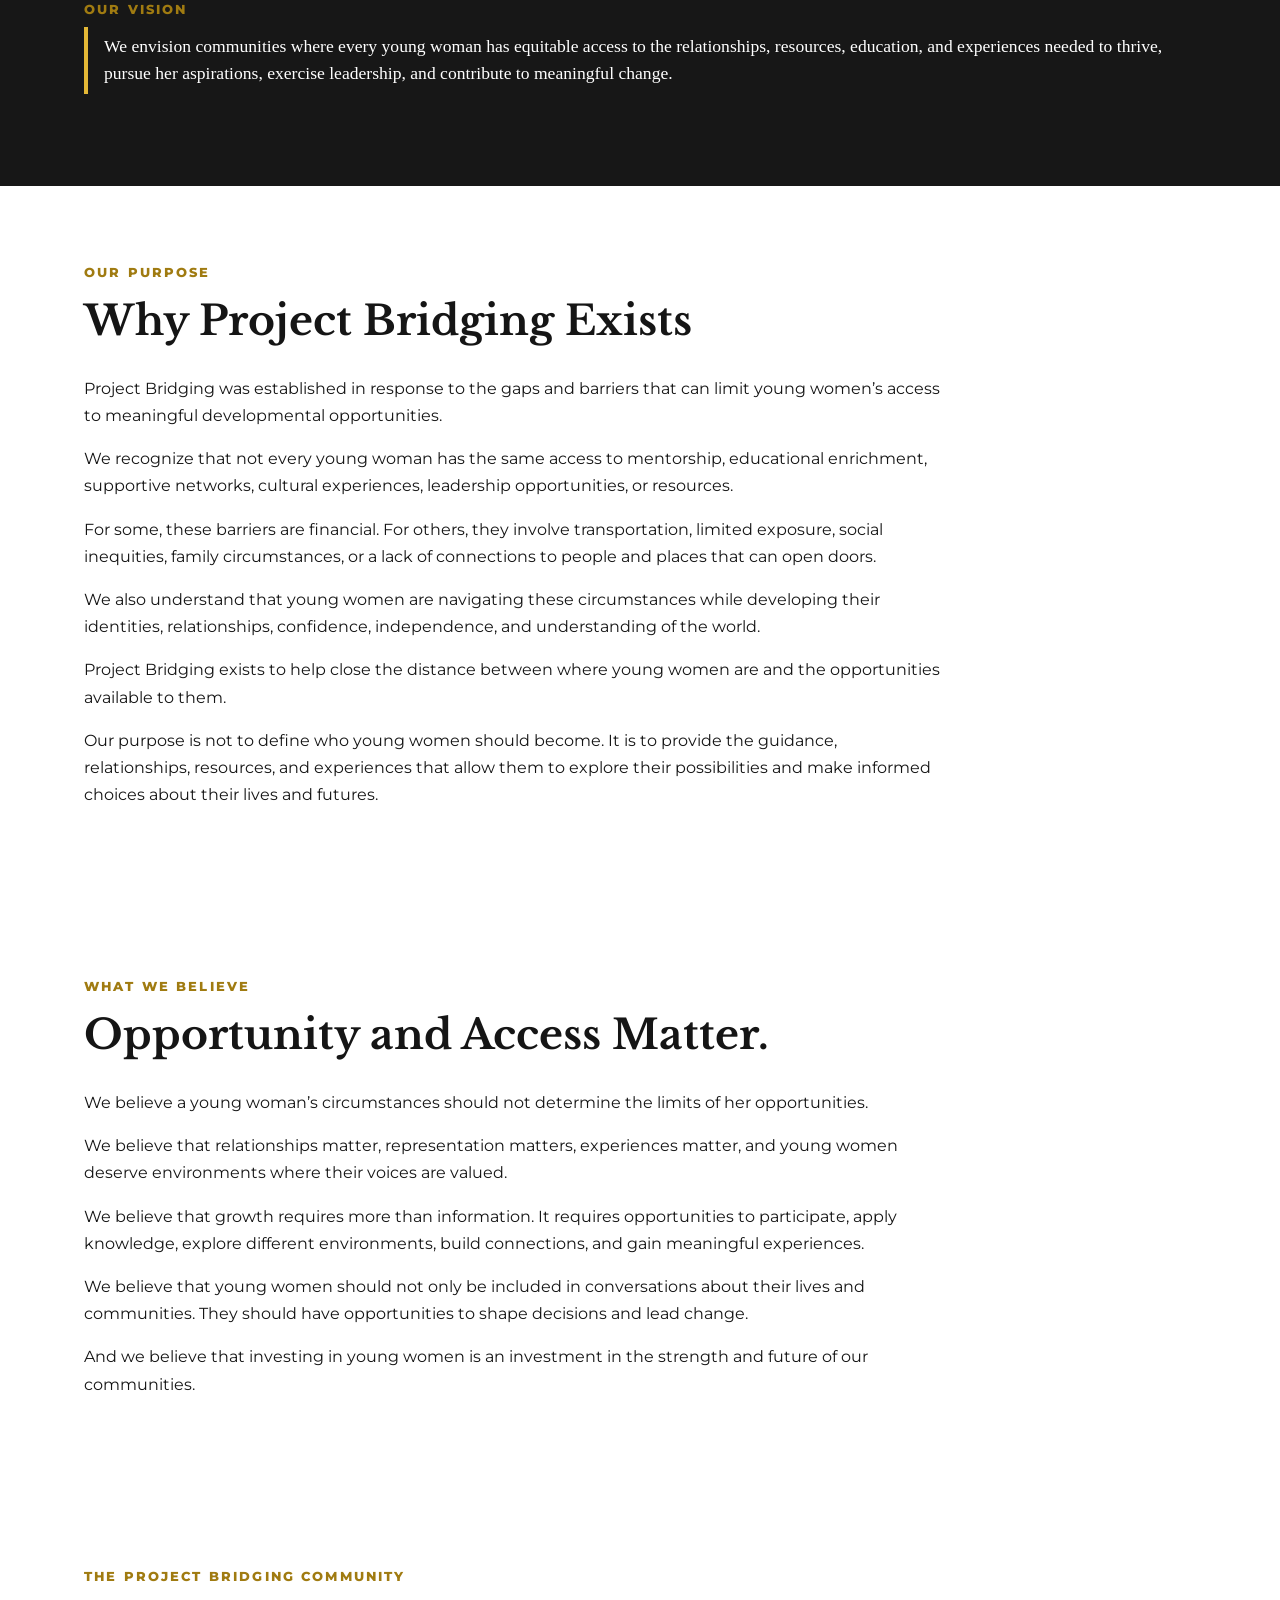
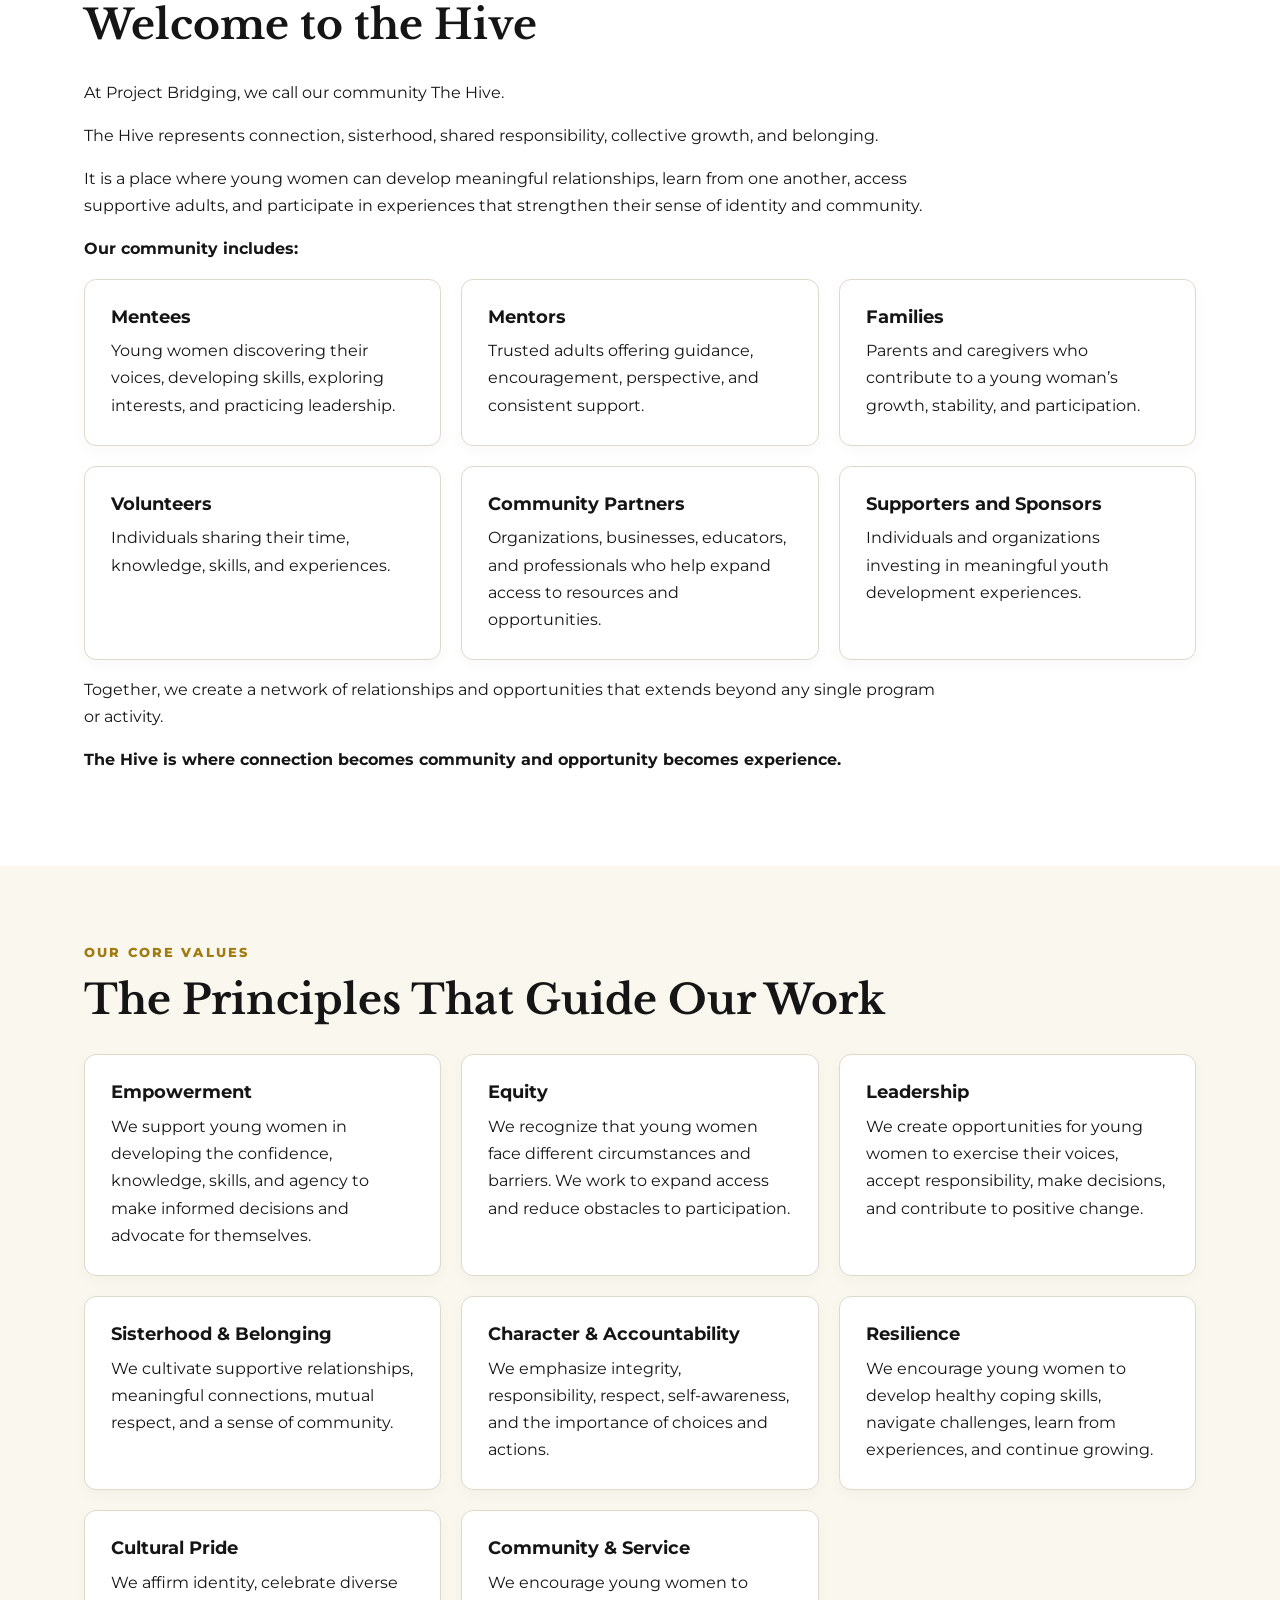
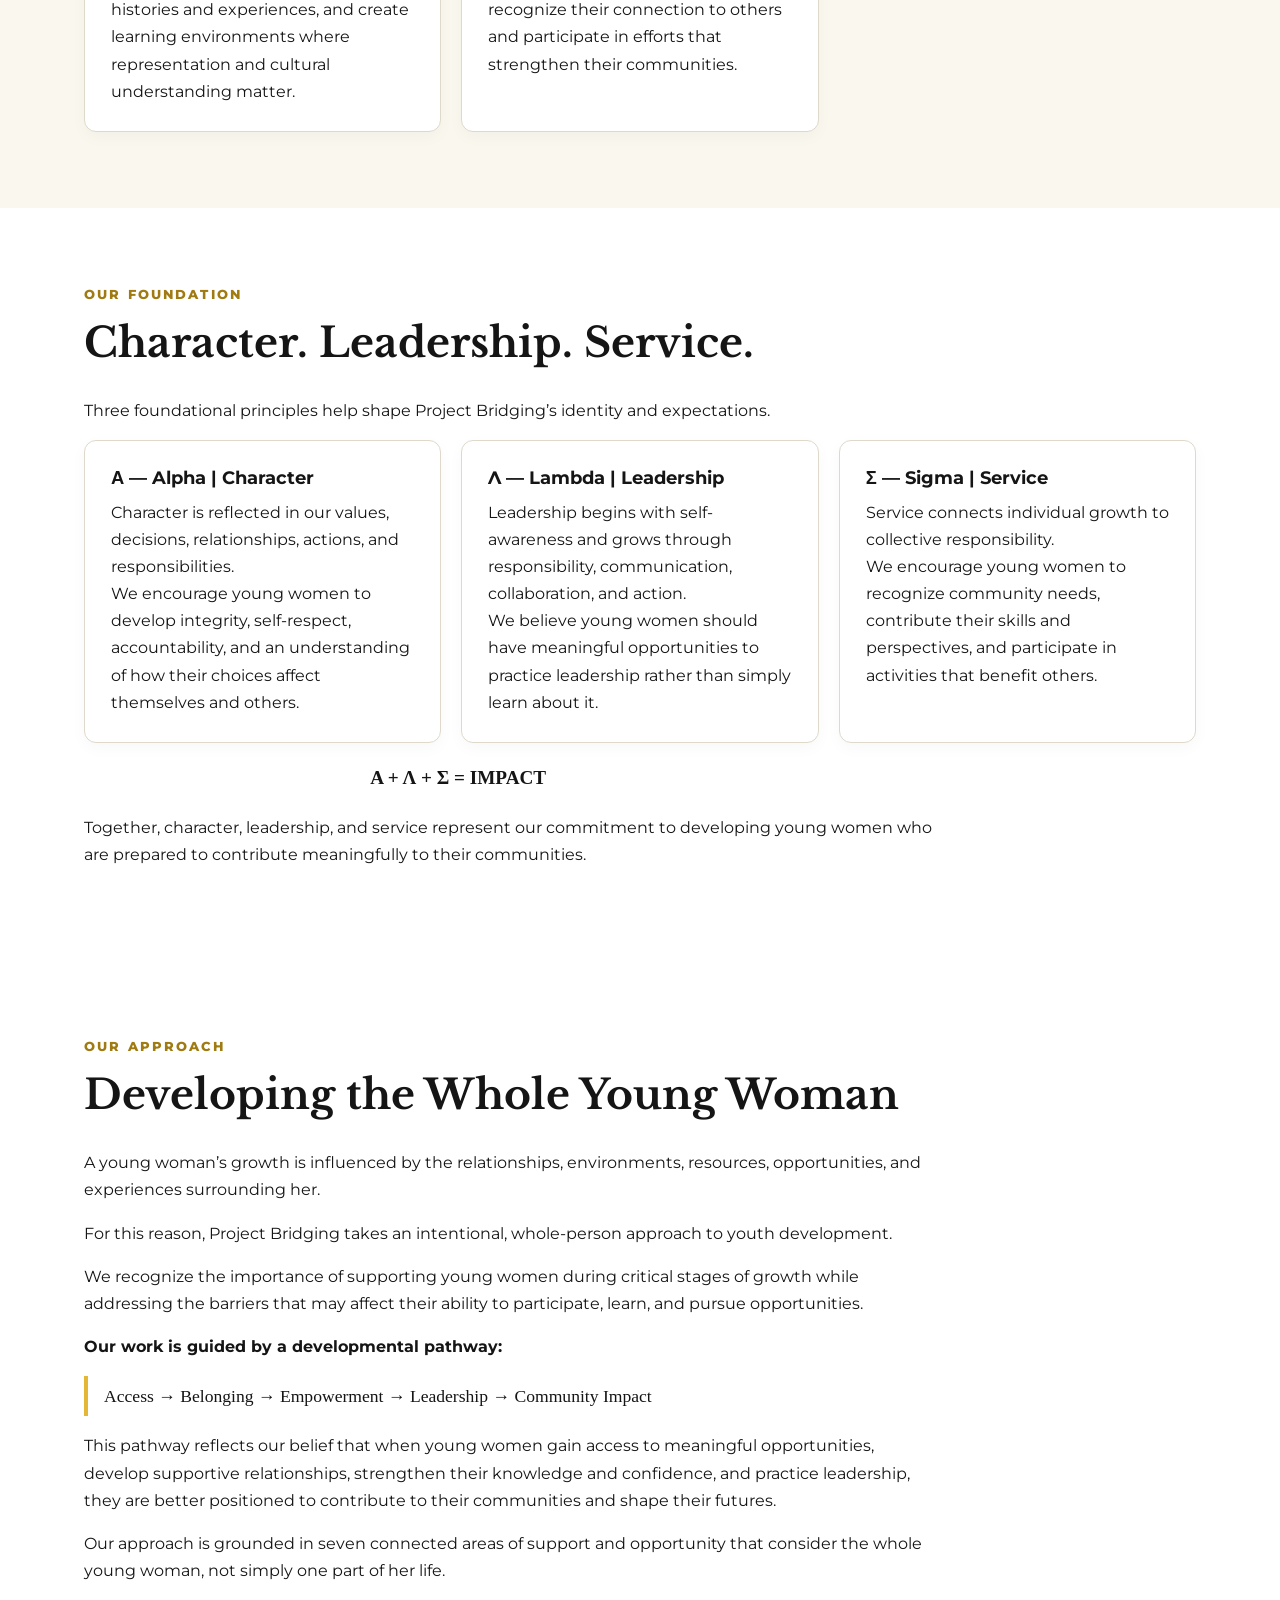
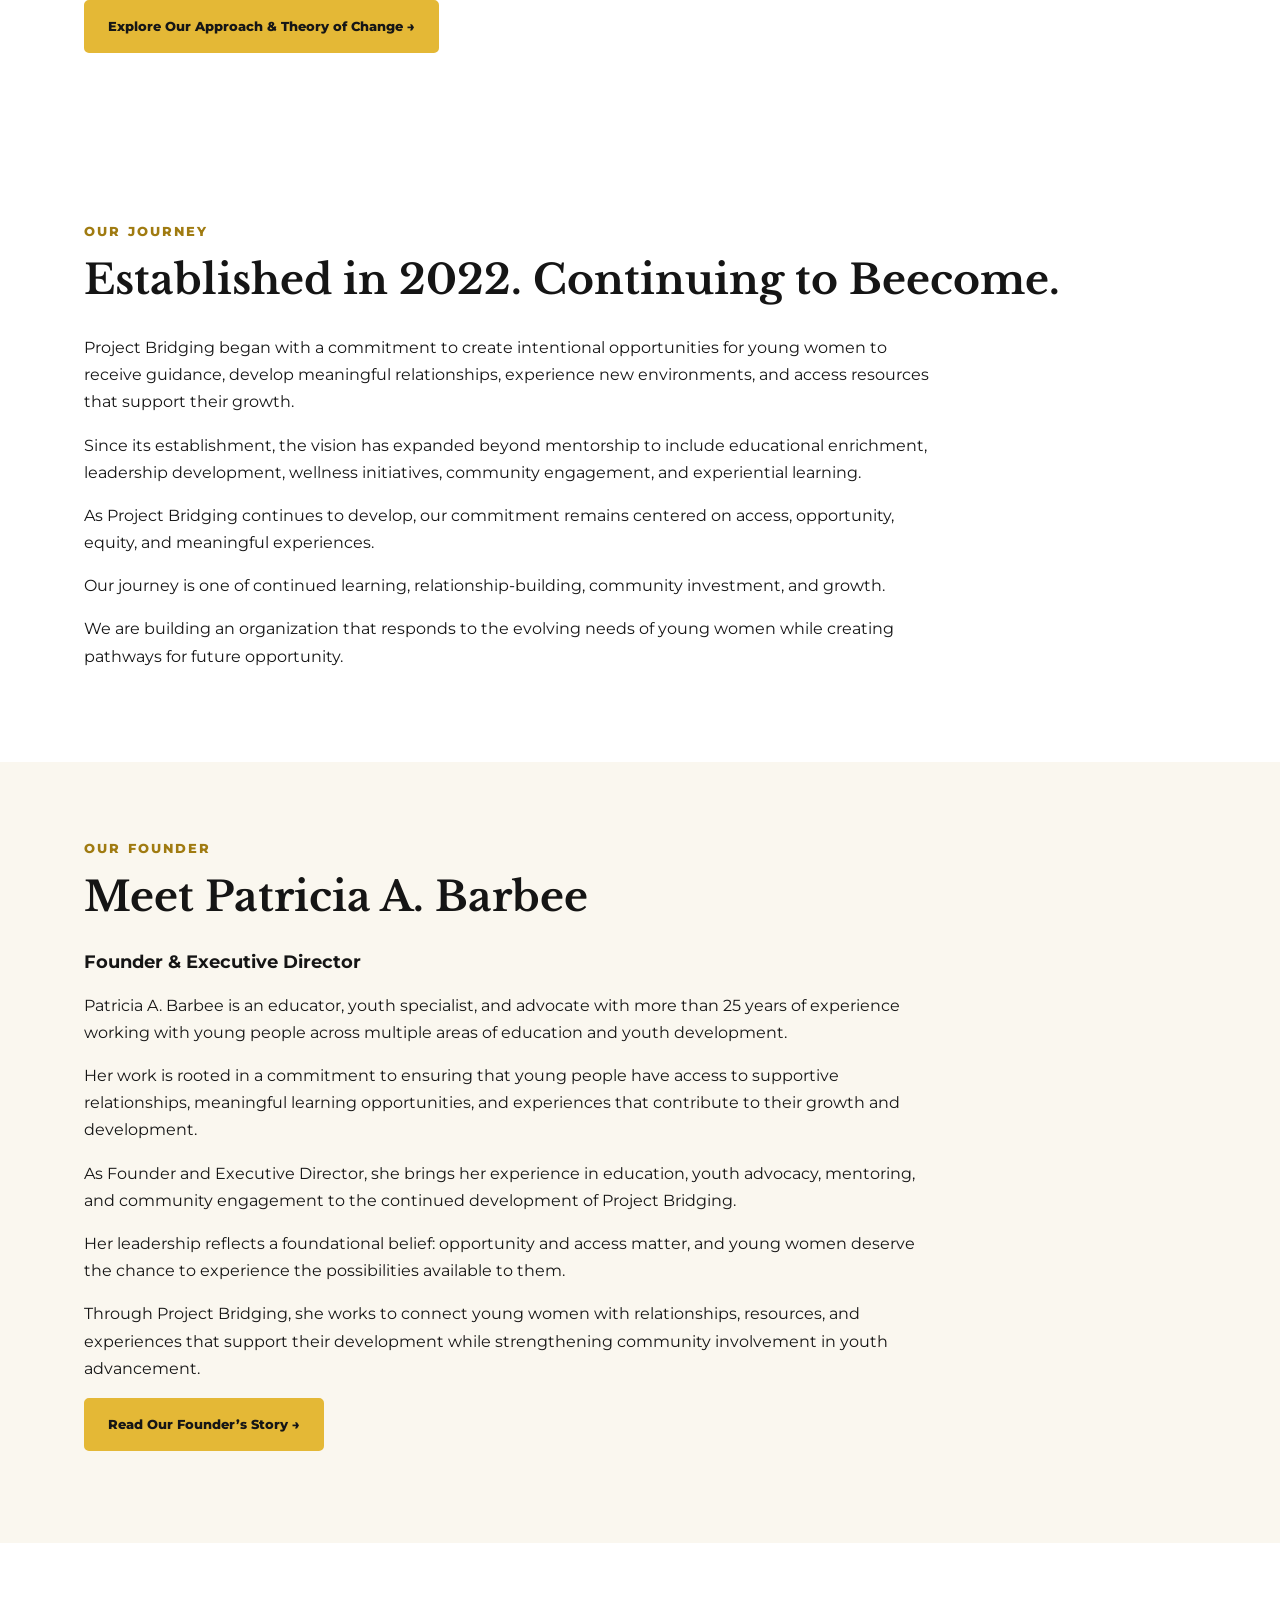
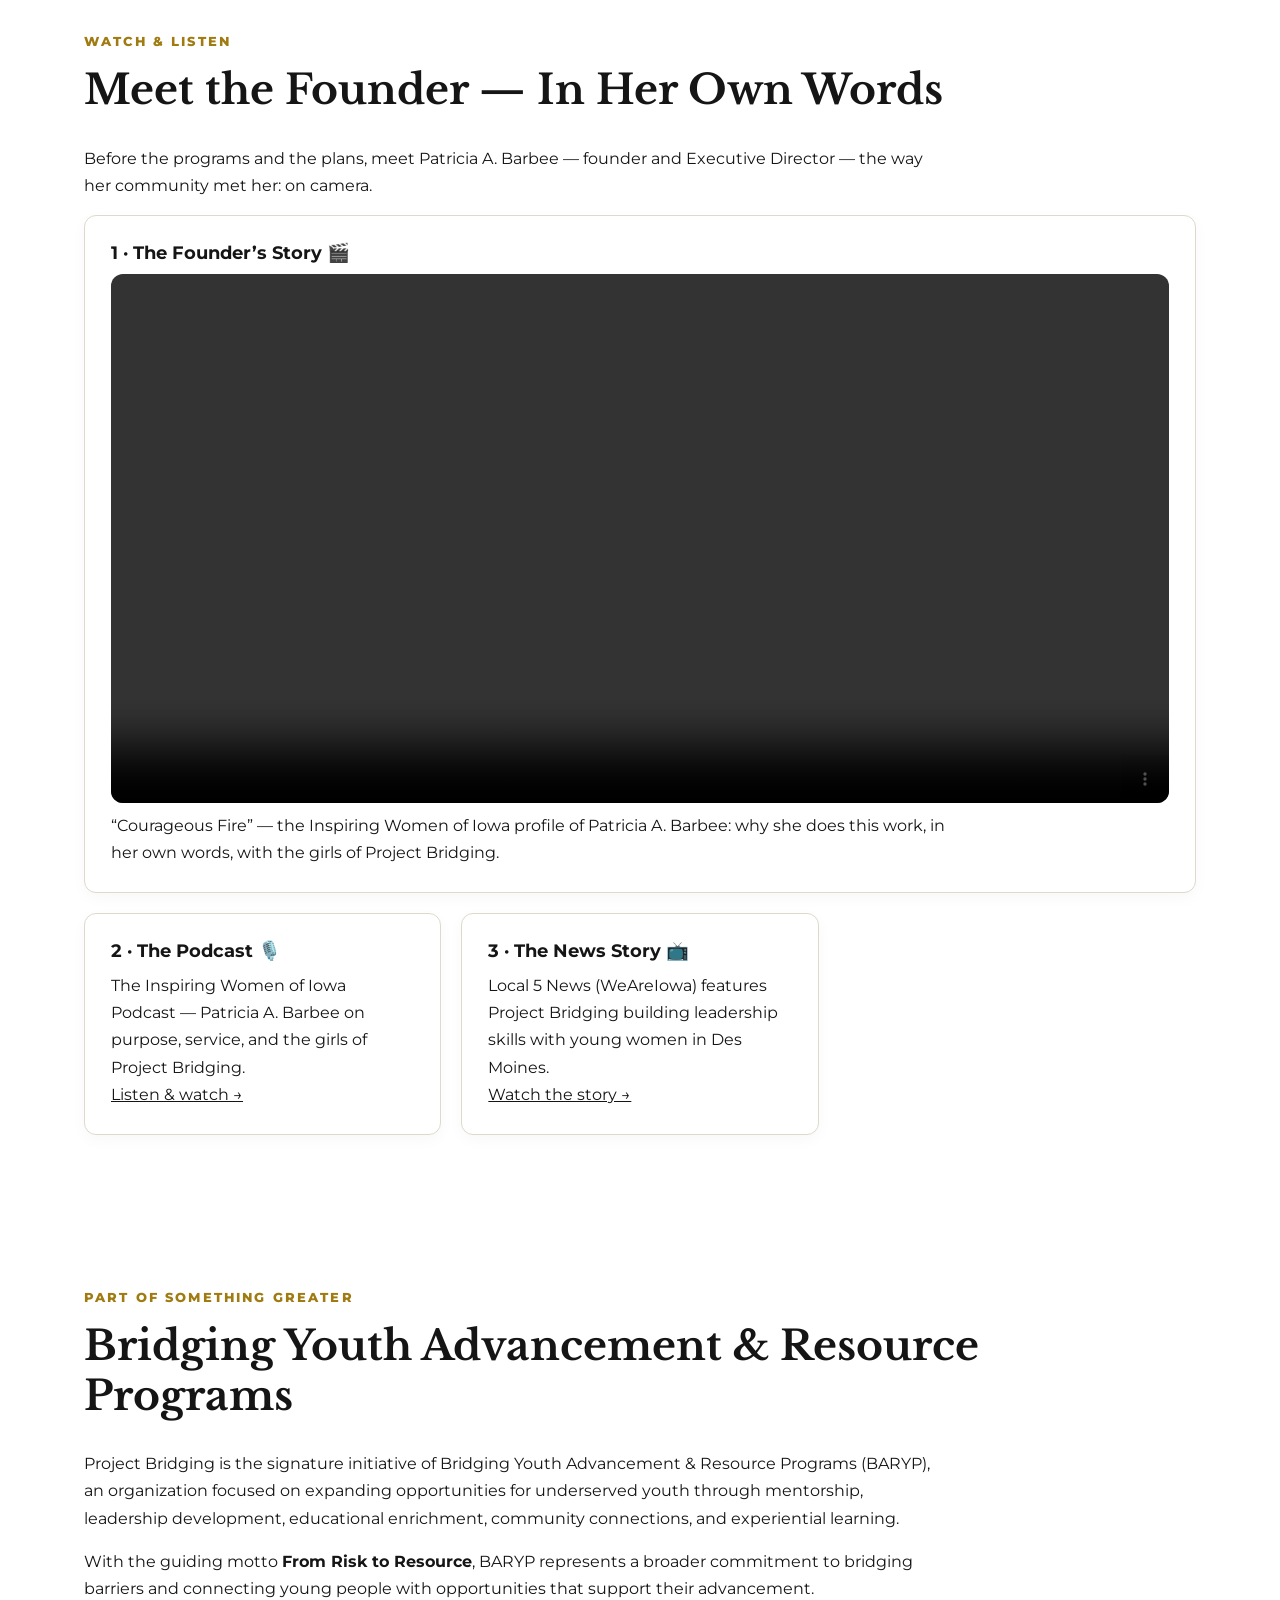
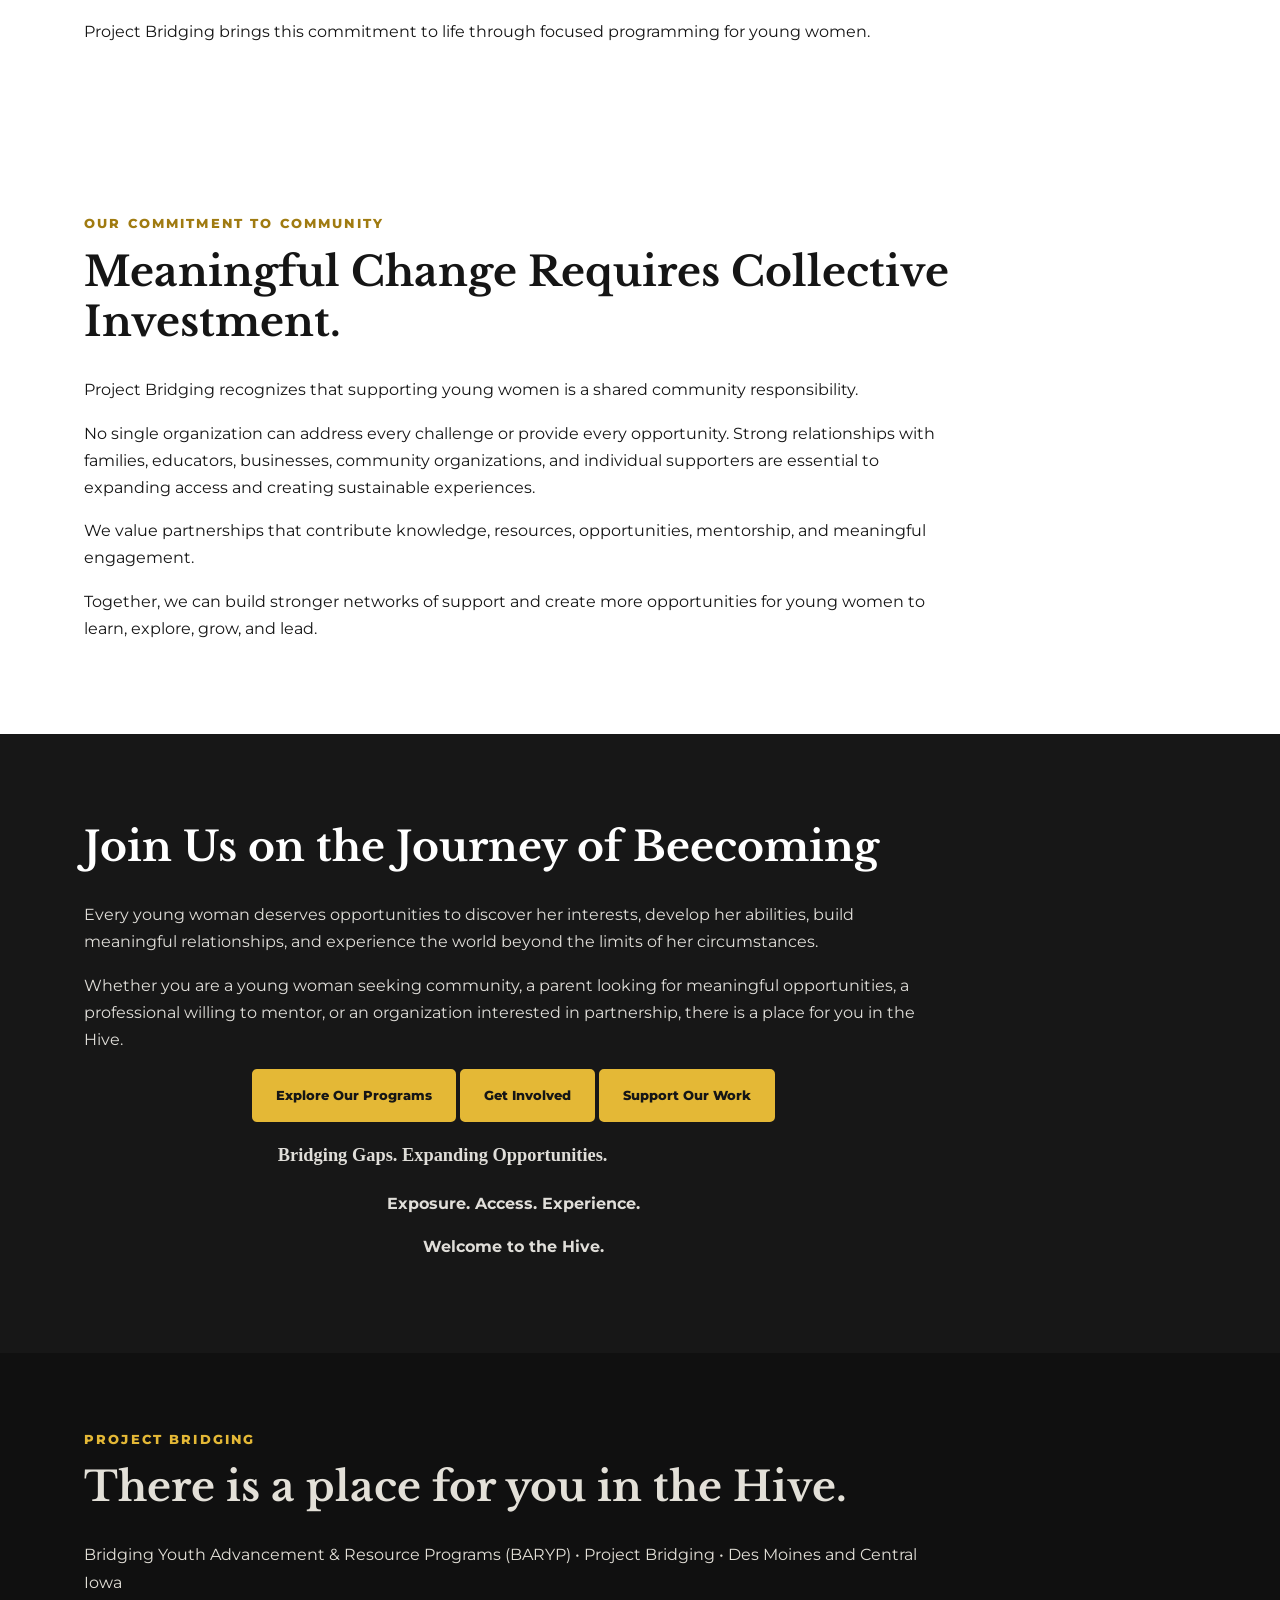
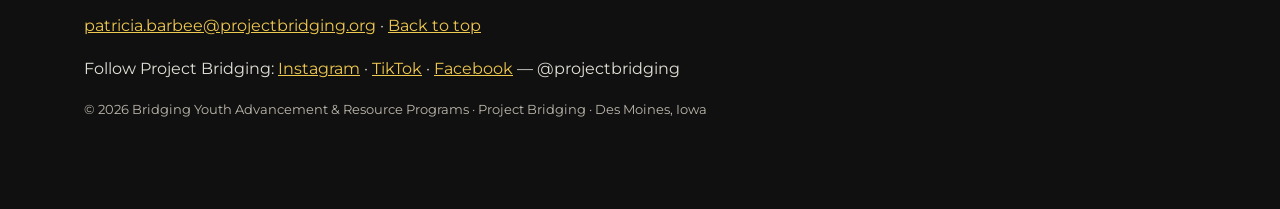
==== commit fbc2ca58: "Hide Our Impact page: remove nav link and index impact buttons Replace index.html, about.html, our-a" ====
--- a/about.html
+++ b/about.html
@@ -4,7 +4,7 @@
 :root{--gold:#e4b836;--black:#151515;--cream:#faf7ef;--muted:#5f5b53}*{box-sizing:border-box}html{scroll-behavior:smooth}body{margin:0;color:var(--black);font-family:Montserrat,Arial,sans-serif;line-height:1.7}h1,h2,h3{line-height:1.23}h1,h2{font-family:'Libre Baskerville',Georgia,serif}h1{font-size:clamp(2.6rem,5.6vw,5.5rem);margin:.3em 0}h2{font-size:clamp(1.9rem,3.2vw,3.2rem);margin:.3em 0 .7em}h3{font-size:1.15rem}p{max-width:78ch}a{color:inherit}header{background:#111;color:white;position:sticky;top:0;z-index:4;border-bottom:2px solid var(--gold)}.nav{max-width:1200px;margin:auto;display:flex;justify-content:space-between;align-items:center;gap:20px;padding:14px 24px}.brand{font-weight:800;letter-spacing:.1em;text-decoration:none;color:var(--gold);line-height:1.1}.brand span{display:block;font-size:.68rem;color:#fff;letter-spacing:.15em;margin-top:5px}.navlinks{display:flex;gap:18px;flex-wrap:wrap;align-items:center}.navlinks a{font-size:.78rem;text-decoration:none;font-weight:700}.navlinks a:hover{color:var(--gold)}.btn{display:inline-flex;align-items:center;justify-content:center;padding:13px 22px;background:var(--gold);color:#161616;font-size:.84rem;font-weight:800;border-radius:5px;text-decoration:none;border:2px solid var(--gold);cursor:pointer}.btn.outline{background:transparent;border-color:currentColor;color:inherit}.btn:hover{filter:brightness(.92)}.hero{background:linear-gradient(115deg,#121212 25%,#282415 100%);color:white;min-height:580px;display:flex;align-items:center}.wrap{max-width:1160px;padding:76px 24px;margin:auto}.hero .wrap{width:100%}.eyebrow{font-weight:800;font-size:.79rem;letter-spacing:.17em;text-transform:uppercase;color:#a07b11}.hero .eyebrow{color:var(--gold)}.lead{font-size:1.18rem;max-width:720px}.hero p{color:#e8e5dc}.actions{display:flex;gap:12px;flex-wrap:wrap;margin-top:28px}.hero .btn.outline{color:white}.gold{color:var(--gold)}.cream{background:var(--cream)}.dark{background:#171717;color:#fff}.dark p{color:#e0ded9}.grid{display:grid;grid-template-columns:repeat(3,minmax(0,1fr));gap:20px}.grid.two{grid-template-columns:repeat(2,minmax(0,1fr))}.card{background:#fff;border:1px solid #ded9cb;border-radius:12px;padding:26px;box-shadow:0 5px 16px rgba(0,0,0,.03)}.dark .card{background:#242424;border-color:#48402b}.card h3{margin:0 0 9px}.card p{margin:0}.number{font-size:2rem;color:#bc911b;font-weight:800}.separator{height:4px;width:64px;background:var(--gold);margin:22px 0}.steps{counter-reset:step}.step{padding:22px 0;border-bottom:1px solid #ddd7c9;display:grid;grid-template-columns:65px 1fr;gap:15px}.step:before{counter-increment:step;content:counter(step,decimal-leading-zero);color:#aa7d00;font-size:1.6rem;font-weight:800}.step h3{margin:0}.step p{margin:.3em 0}.cols{columns:2;column-gap:45px}.cols>div{break-inside:avoid;margin-bottom:25px}.callout{border-left:5px solid var(--gold);padding:22px 25px;background:#f3ecd8;margin:28px 0;font-weight:600}.dark .callout{color:#151515}.small{font-size:.82rem;color:var(--muted)}.tag{font-size:.74rem;display:inline-block;font-weight:800;letter-spacing:.08em;text-transform:uppercase;color:#8f6e12}.quote{font:700 clamp(1.3rem,2.5vw,2rem)/1.5 'Libre Baskerville',Georgia,serif}.notice{background:#fff5da;padding:15px 18px;border-radius:8px;border:1px solid #e6cc7b;margin-top:15px}.faq details{border-bottom:1px solid #ded8cd;padding:18px 0}.faq summary{font-weight:800;cursor:pointer}.faq p{margin:12px 0 0}.footer{background:#101010;color:#e3e0d8}.footer a{color:#efc84f}.muted{color:#6b665b}ul{padding-left:22px}li{margin:7px 0}.chips{display:flex;flex-wrap:wrap;gap:8px}.chip{border:1px solid #b18d2a;border-radius:30px;padding:5px 12px;font-size:.8rem;font-weight:700}.menu-toggle{display:none;background:none;border:1px solid #aaa;color:white;padding:8px 10px;border-radius:4px}@media(max-width:900px){.grid{grid-template-columns:repeat(2,minmax(0,1fr))}.navlinks{gap:10px}.navlinks a{font-size:.7rem}}@media(max-width:700px){.nav{align-items:flex-start}.menu-toggle{display:block}.navlinks{display:none;position:absolute;top:68px;left:0;right:0;background:#161616;padding:22px;flex-direction:column;align-items:flex-start}.navlinks.open{display:flex}.grid,.grid.two{grid-template-columns:1fr}.cols{columns:1}.wrap{padding:55px 20px}.hero{min-height:570px}.step{grid-template-columns:47px 1fr}.navlinks a{font-size:.9rem}}
 .hub-grid{display:grid;grid-template-columns:repeat(2,1fr);gap:14px;margin-top:34px}.hub-btn{display:flex;align-items:center;gap:14px;background:#fff;border:1px solid #e6e2d9;border-left:5px solid #e4b836;padding:18px 22px;transition:.2s;color:inherit;text-decoration:none}.hub-btn:hover{transform:translateY(-1px);border-color:#e4b836;box-shadow:0 4px 14px rgba(0,0,0,.08)}.hub-btn .ic{font-size:1.5rem;line-height:1}.hub-btn strong{display:block;font-size:1rem}.hub-btn span{font-size:.83rem;color:#5f5b53}@media(max-width:620px){.hub-grid{grid-template-columns:1fr}}.brand{display:flex;align-items:center;gap:12px}.brand img{height:54px;width:auto;background:#fff;border-radius:10px;padding:4px}.brand-text{display:flex;flex-direction:column;line-height:1.15}.hero-logo{display:block;width:200px;max-width:62vw;height:auto;background:#fff;border-radius:18px;padding:10px;margin:0 auto 20px}.footer-logo{height:92px;width:auto;background:#fff;border-radius:14px;padding:6px;margin-bottom:14px}</style></head>
 <body>
-<header><nav class="nav" aria-label="Primary navigation"><a class="brand" href="index.html"><img src="logo.png" alt="Project Bridging logo"><span class="brand-text">PROJECT BRIDGING<span>WELCOME TO THE HIVE • EST. 2022</span></span></a><button class="menu-toggle" aria-label="Toggle navigation" aria-expanded="false" onclick="const n=document.getElementById('navlinks');n.classList.toggle('open');this.setAttribute('aria-expanded',n.classList.contains('open'))">☰ Menu</button><div id="navlinks" class="navlinks"><a href="index.html">Home</a><a href="about.html">About Us</a><a href="our-approach.html">Our Approach</a><a href="programs.html">Our Programs</a><a href="impact.html">Our Impact</a><a href="get-involved.html">Get Involved</a><a href="events.html">Events &amp; News</a><a href="contact.html">Contact</a><a href="give.html" class="btn">Give</a></div></nav></header>
+<header><nav class="nav" aria-label="Primary navigation"><a class="brand" href="index.html"><img src="logo.png" alt="Project Bridging logo"><span class="brand-text">PROJECT BRIDGING<span>WELCOME TO THE HIVE • EST. 2022</span></span></a><button class="menu-toggle" aria-label="Toggle navigation" aria-expanded="false" onclick="const n=document.getElementById('navlinks');n.classList.toggle('open');this.setAttribute('aria-expanded',n.classList.contains('open'))">☰ Menu</button><div id="navlinks" class="navlinks"><a href="index.html">Home</a><a href="about.html">About Us</a><a href="our-approach.html">Our Approach</a><a href="programs.html">Our Programs</a><a href="get-involved.html">Get Involved</a><a href="events.html">Events &amp; News</a><a href="contact.html">Contact</a><a href="give.html" class="btn">Give</a></div></nav></header>
 <main>
 <section class="hero"><div class="wrap"><div class="eyebrow">About Us</div><h1>Bridging Gaps. <span class="accent">Expanding Opportunities.</span></h1><p class="lede">Exposure. Access. Experience.</p></div></section>
 <section><div class="wrap"><div class="eyebrow">Who We Are</div><p>Established in 2022, Project Bridging is the signature youth development initiative of Bridging Youth Advancement &amp; Resource Programs (BARYP), serving young women in Des Moines and surrounding communities.</p><p>Project Bridging is a community-centered youth development program that brings together young women, mentors, families, educators, and community partners to create meaningful opportunities for growth, connection, and exploration.</p><p>We recognize that young women experience important physical, emotional, social, and intellectual changes throughout childhood and adolescence. During these critical stages of development, consistent guidance, supportive relationships, access to resources, and meaningful experiences can make a lasting difference.</p><p>Our work extends beyond traditional mentorship by connecting education, leadership, wellness, advocacy, cultural enrichment, community engagement, and experiential learning.</p><p>Through these connections, we create spaces where young women can discover who they are, build relationships, explore their interests, develop new skills, and experience opportunities beyond their everyday environments.</p><p>We believe young women deserve more than encouragement. They deserve access to opportunities that allow them to explore what’s possible.</p></div></section>
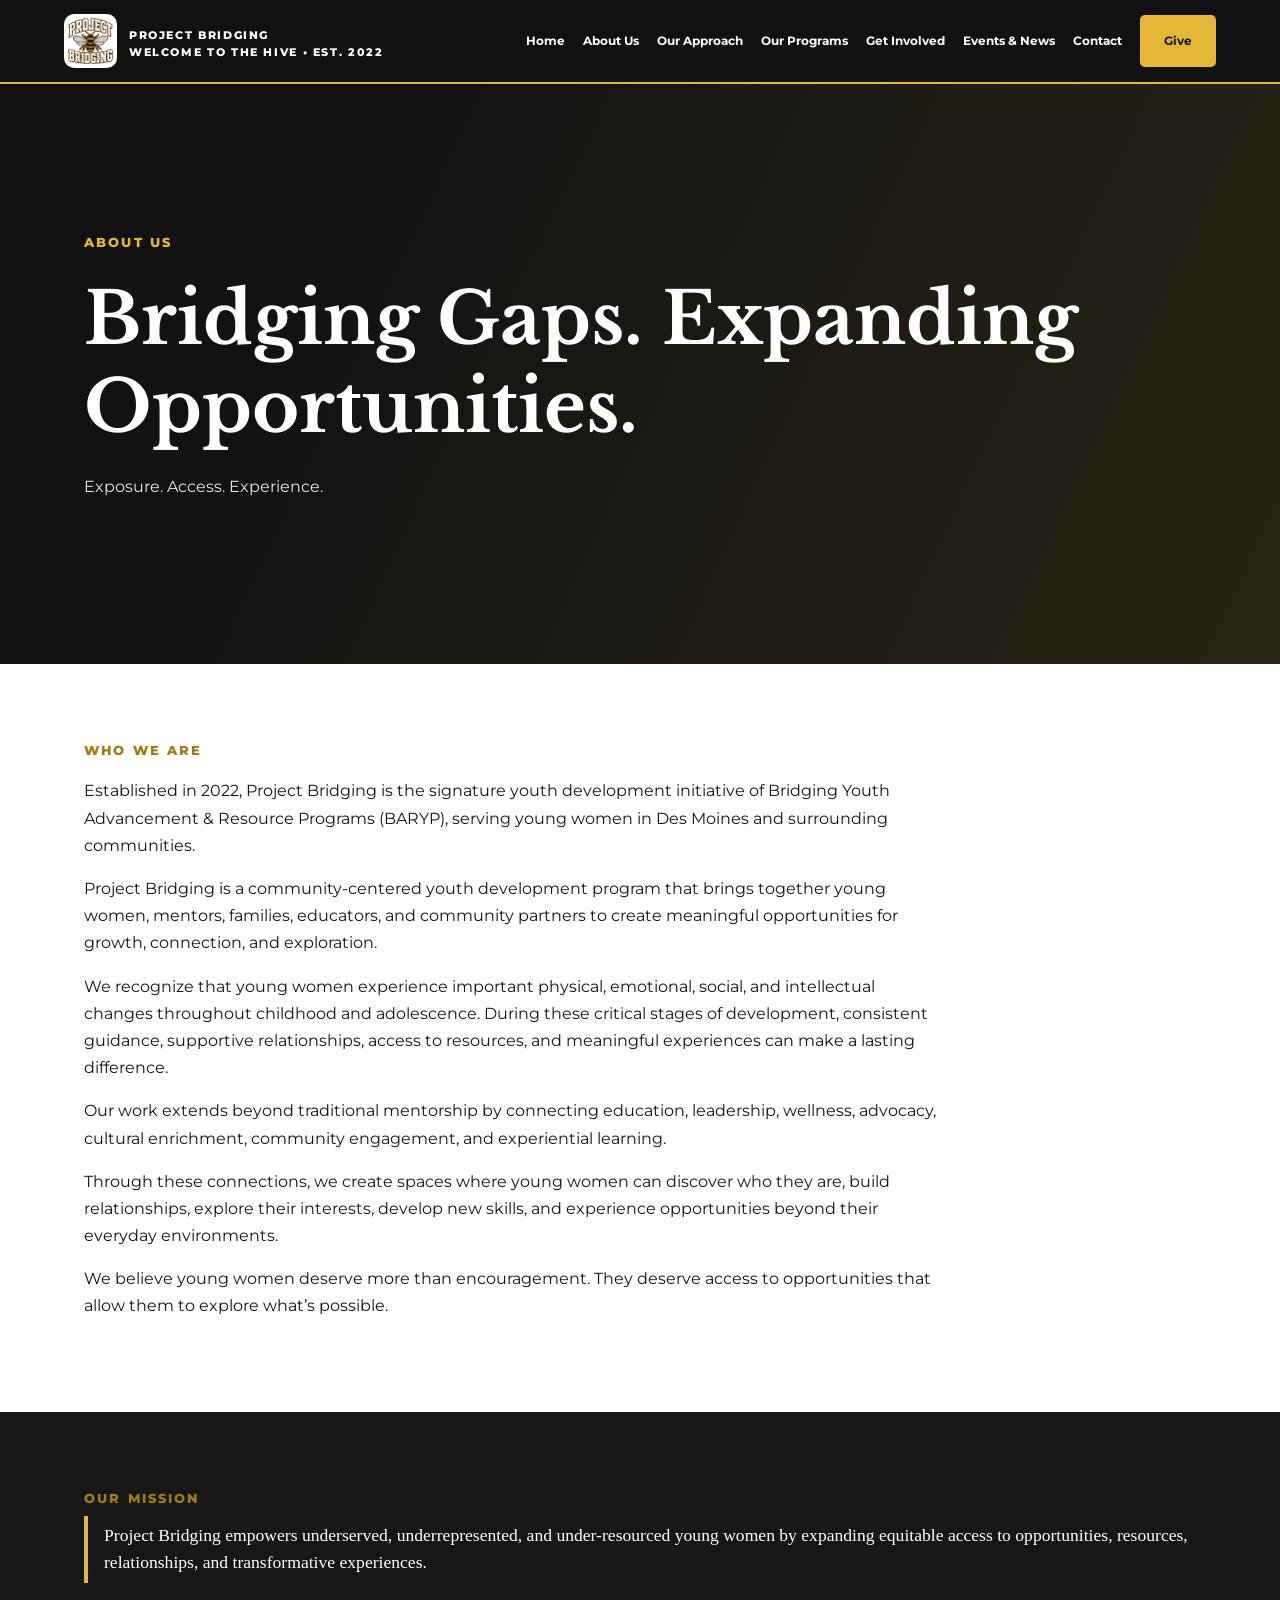
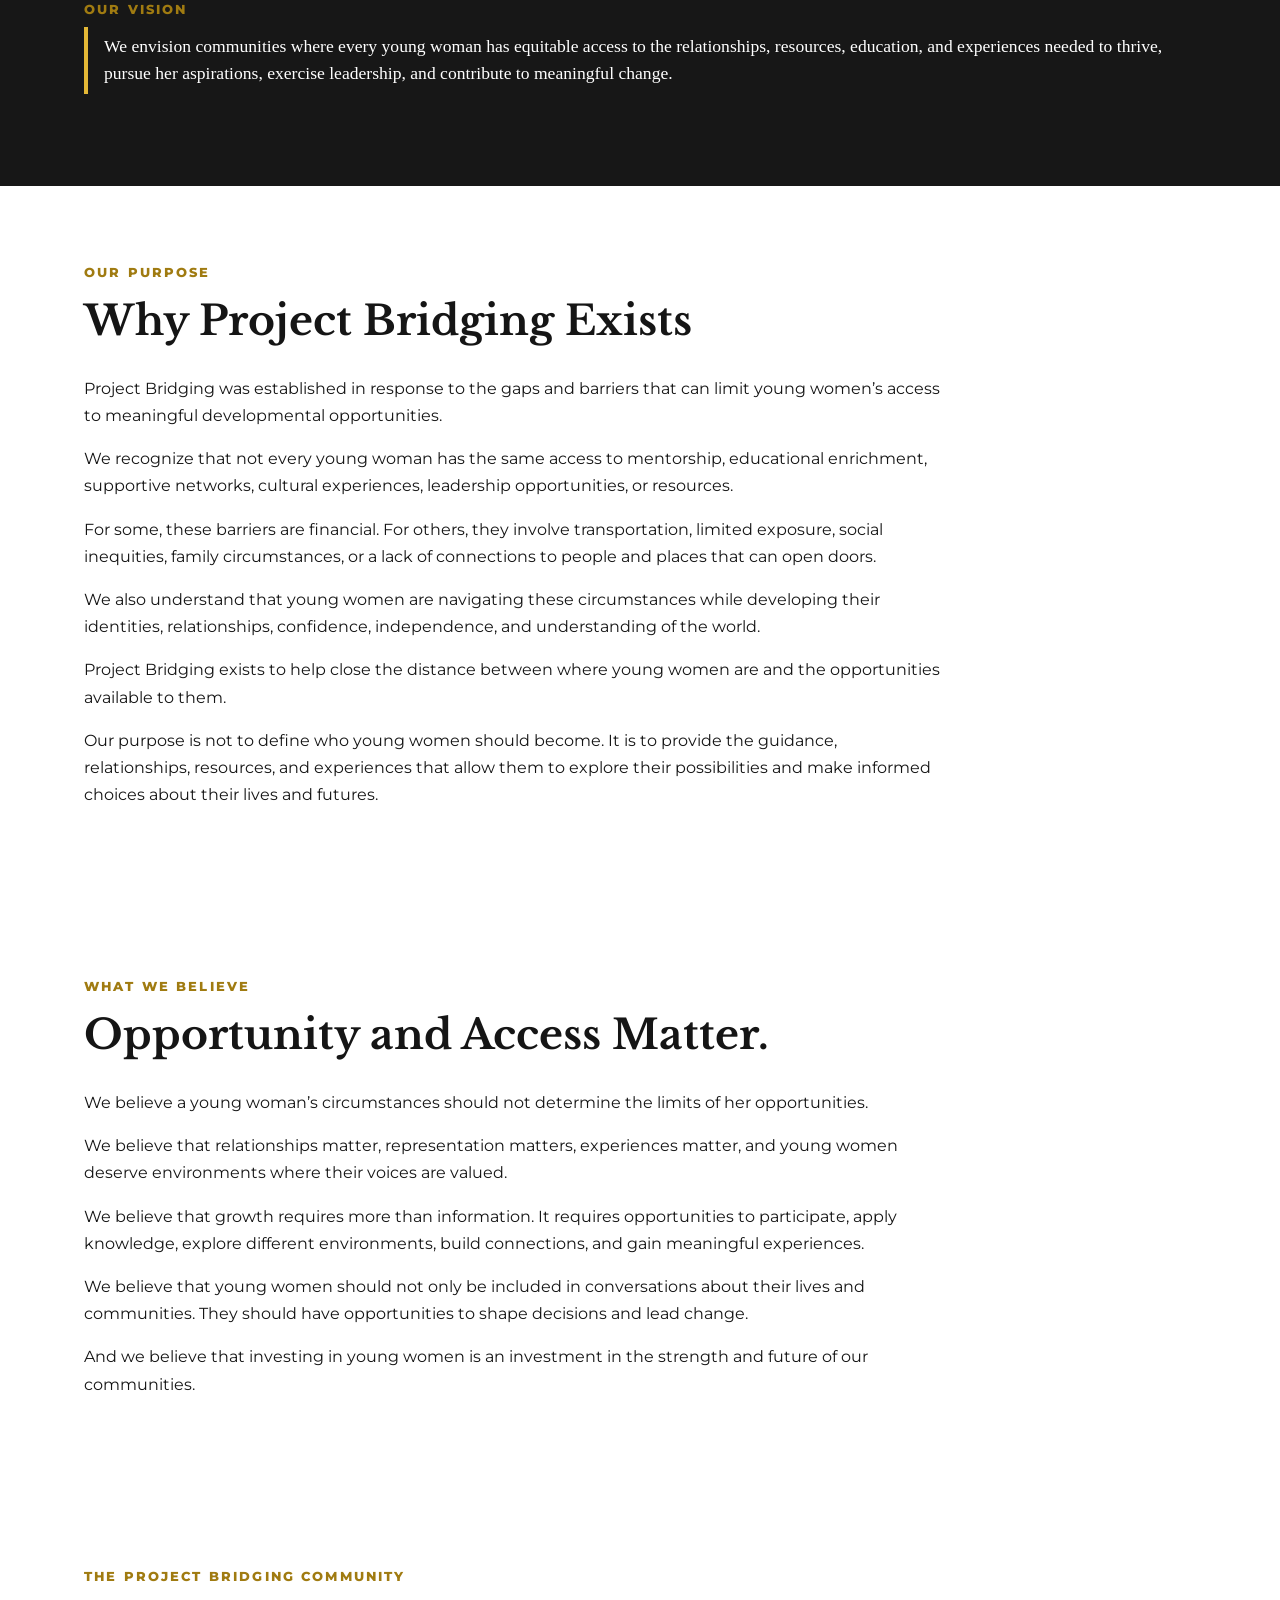
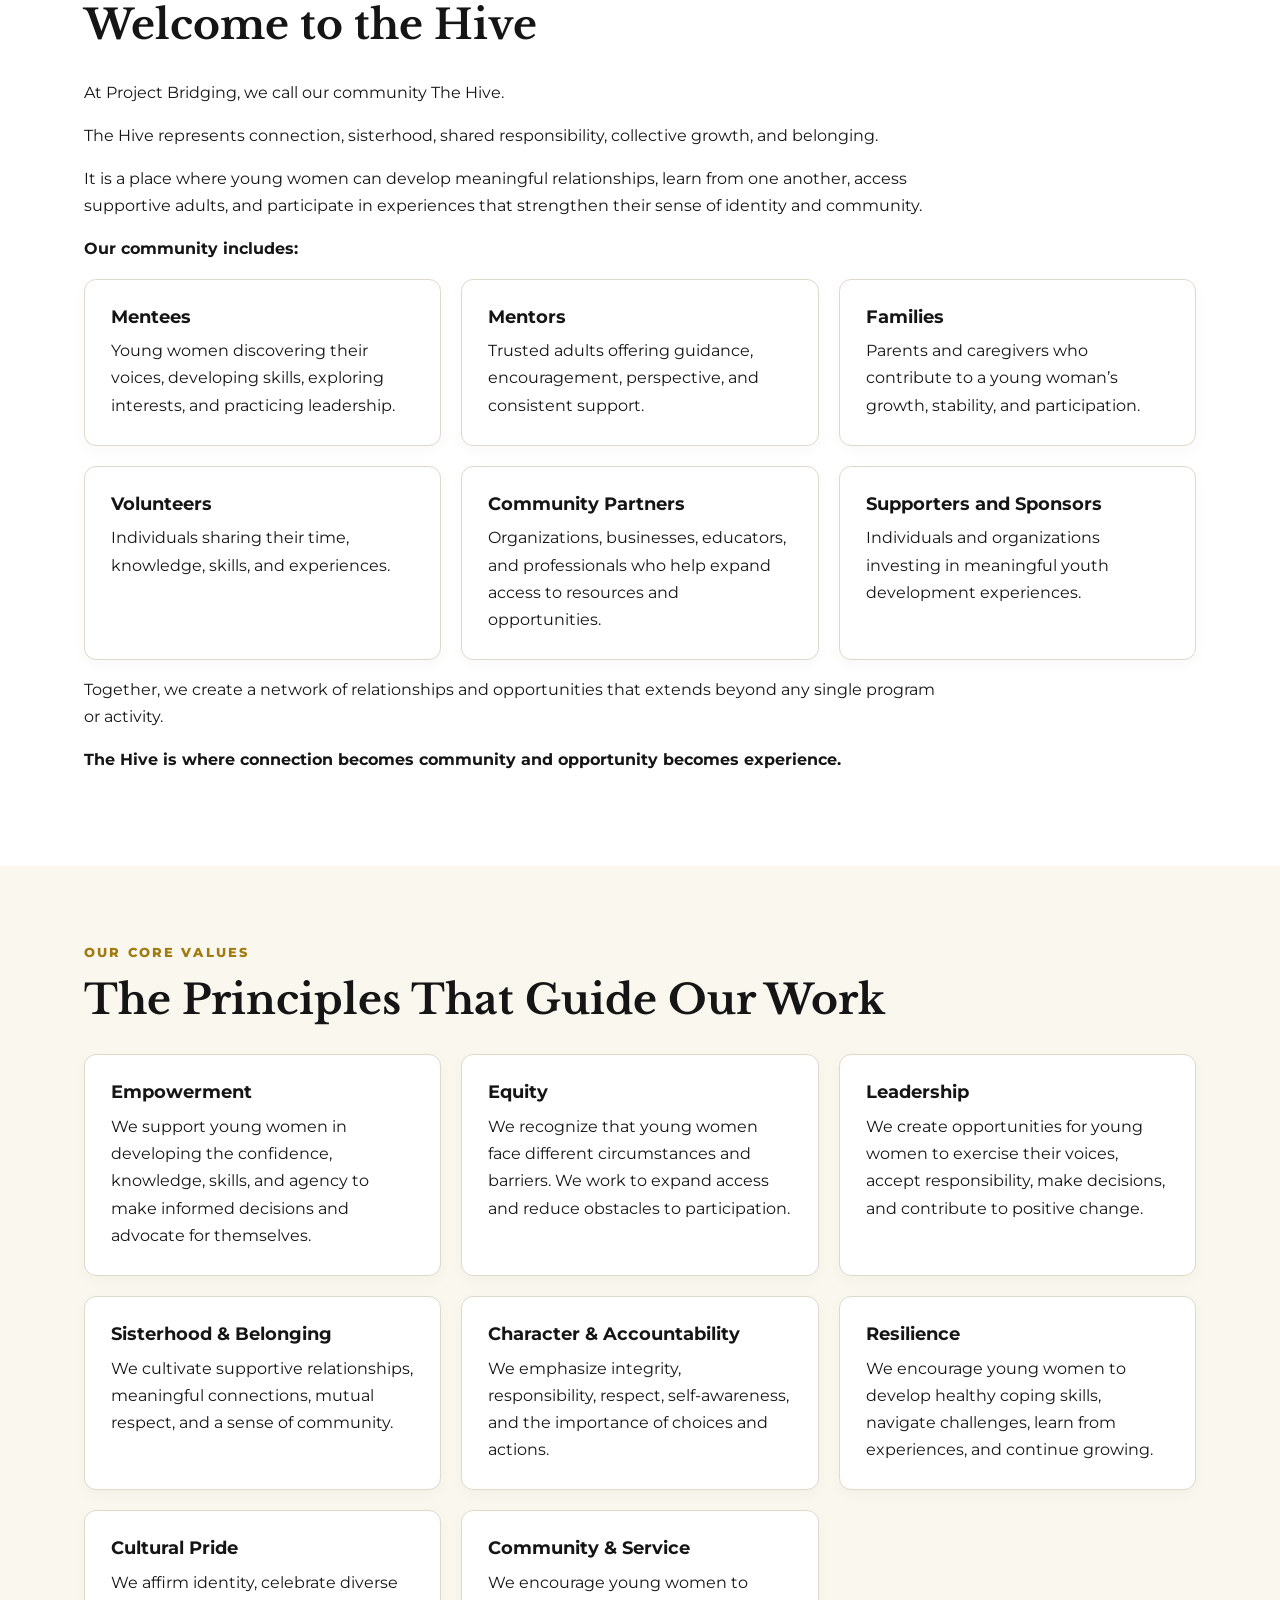
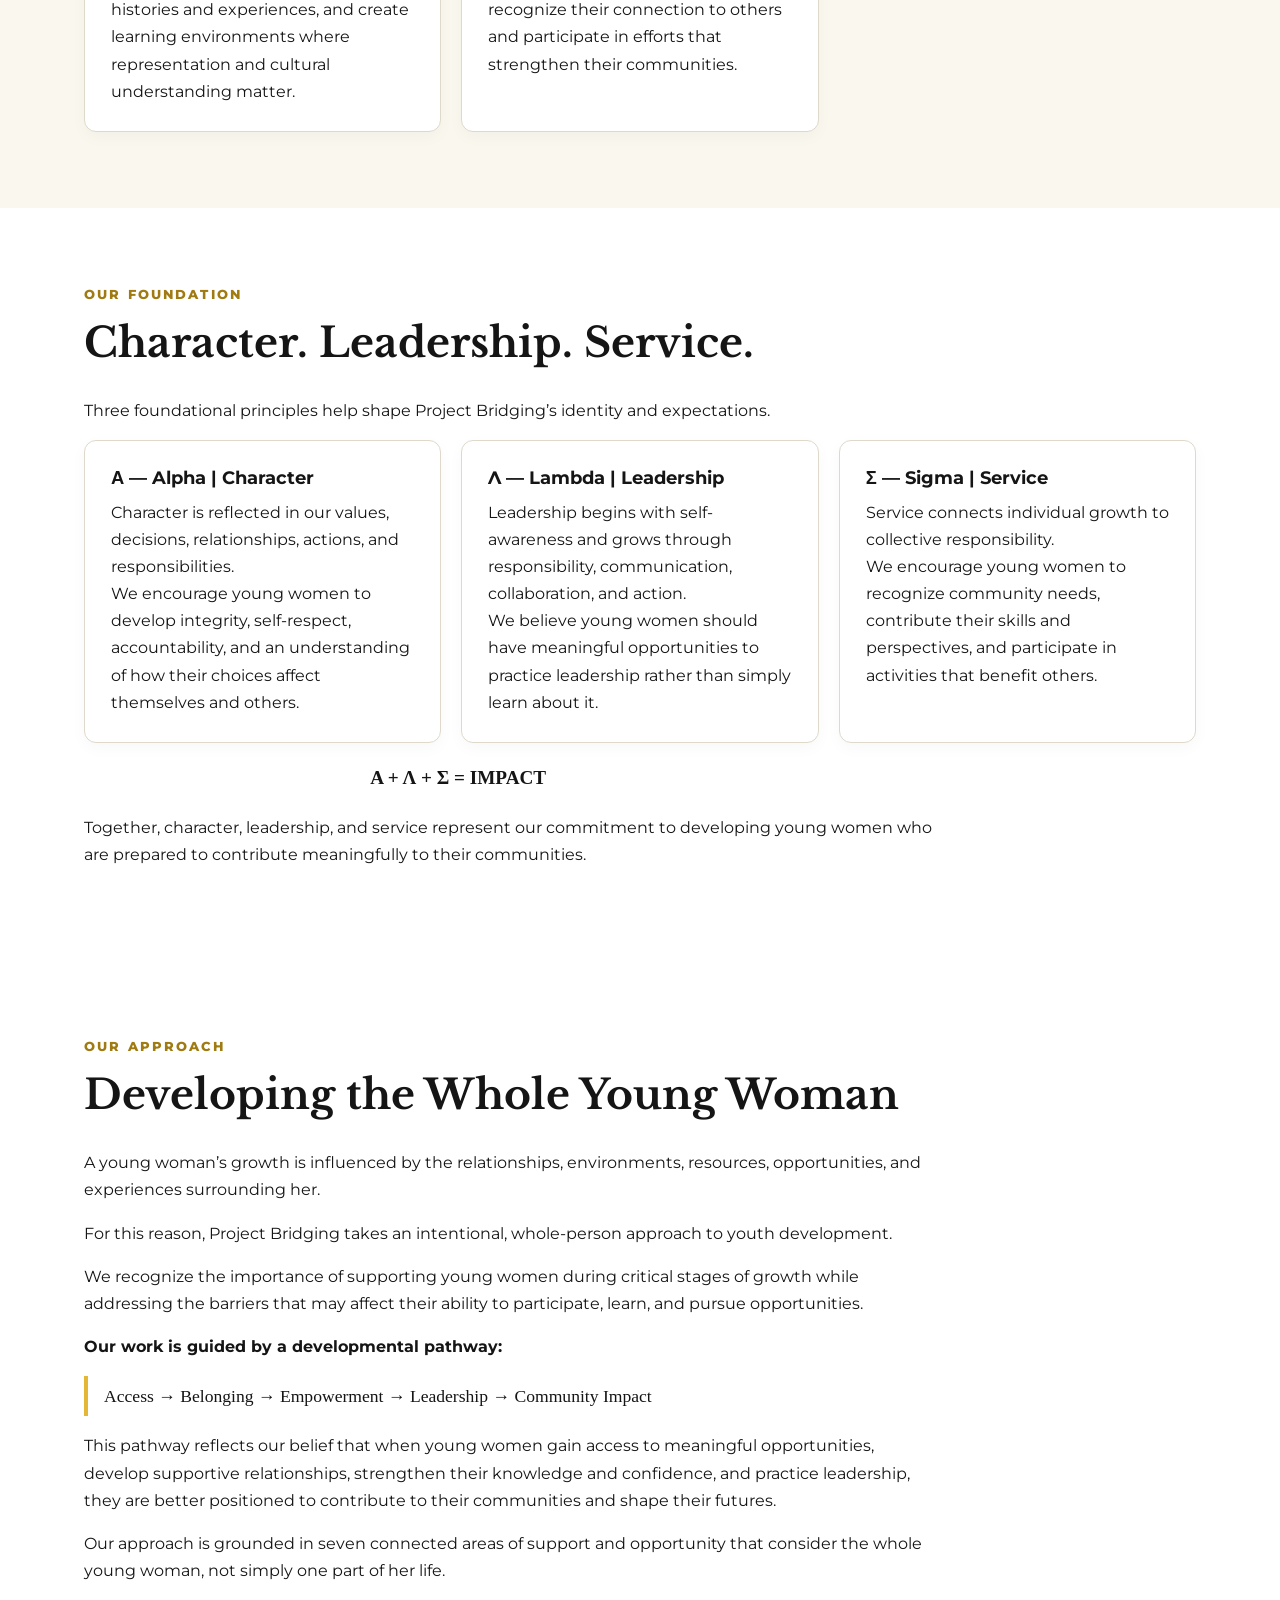
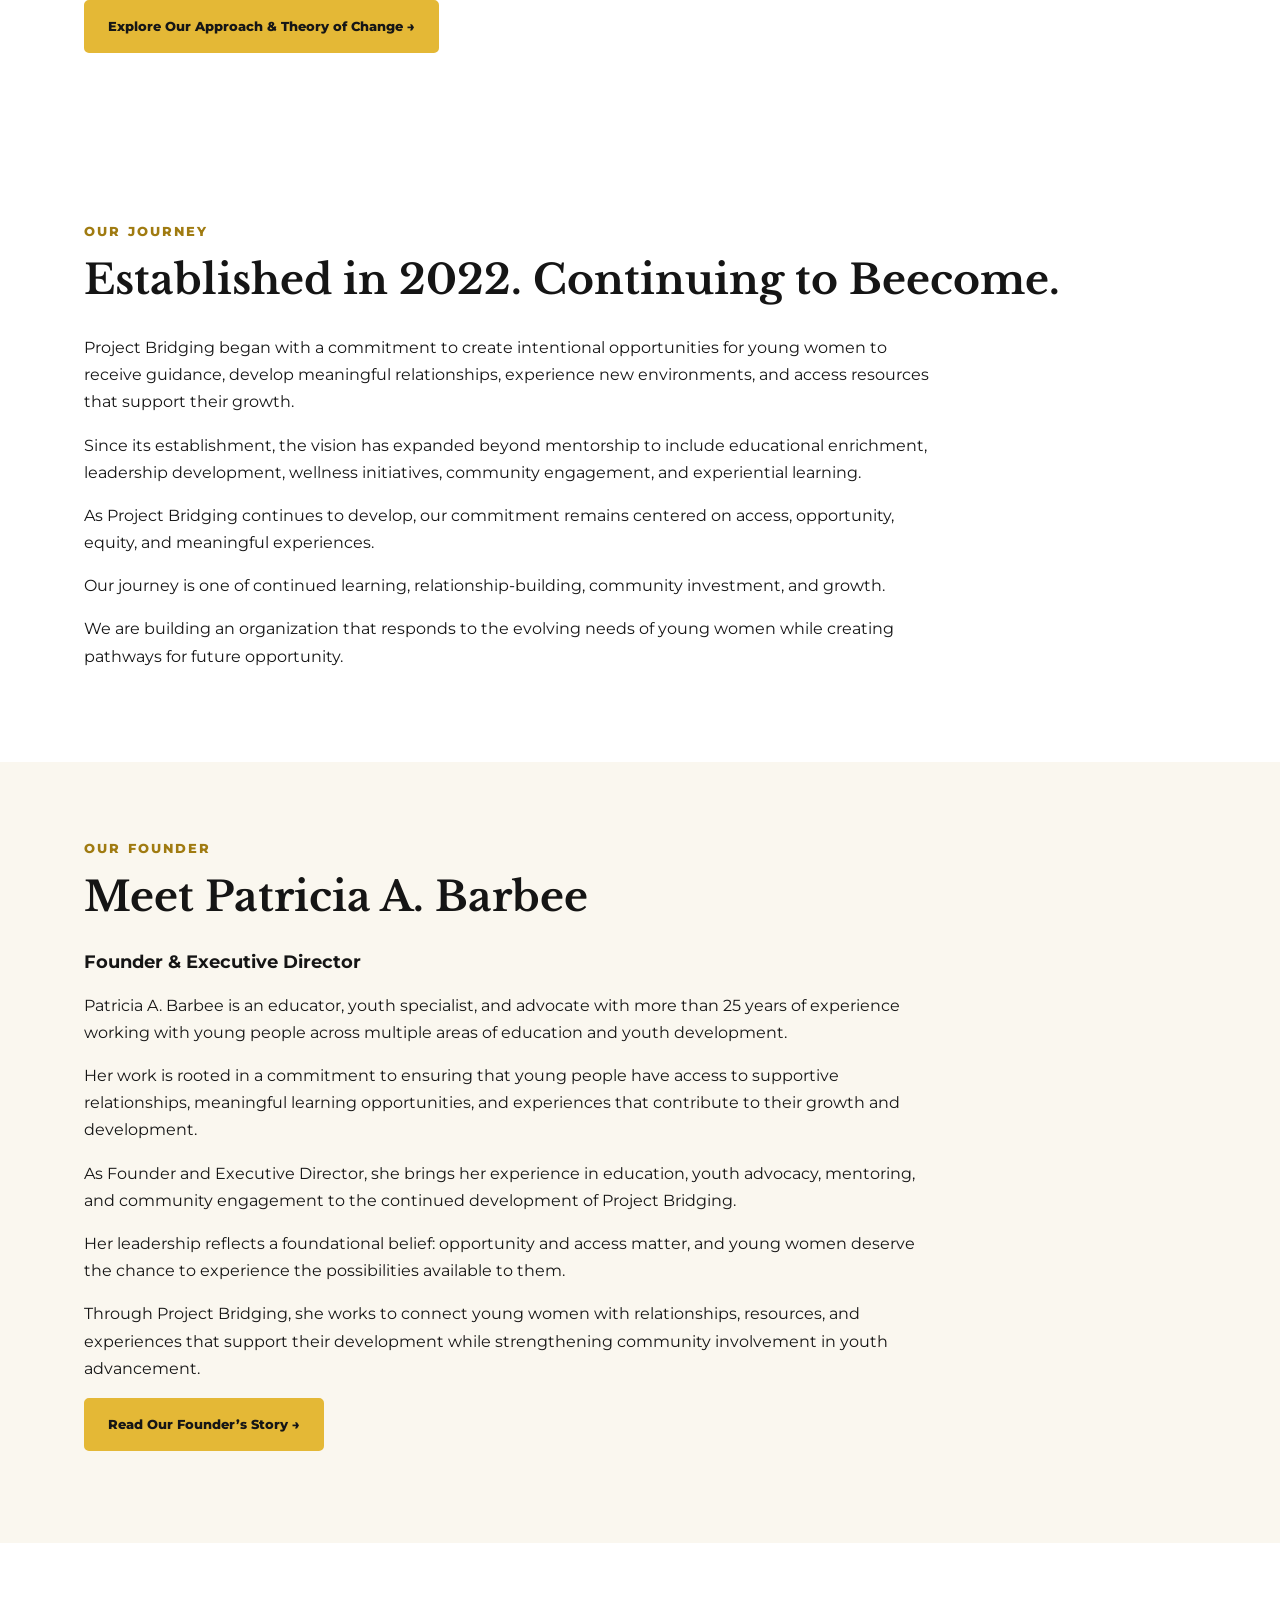
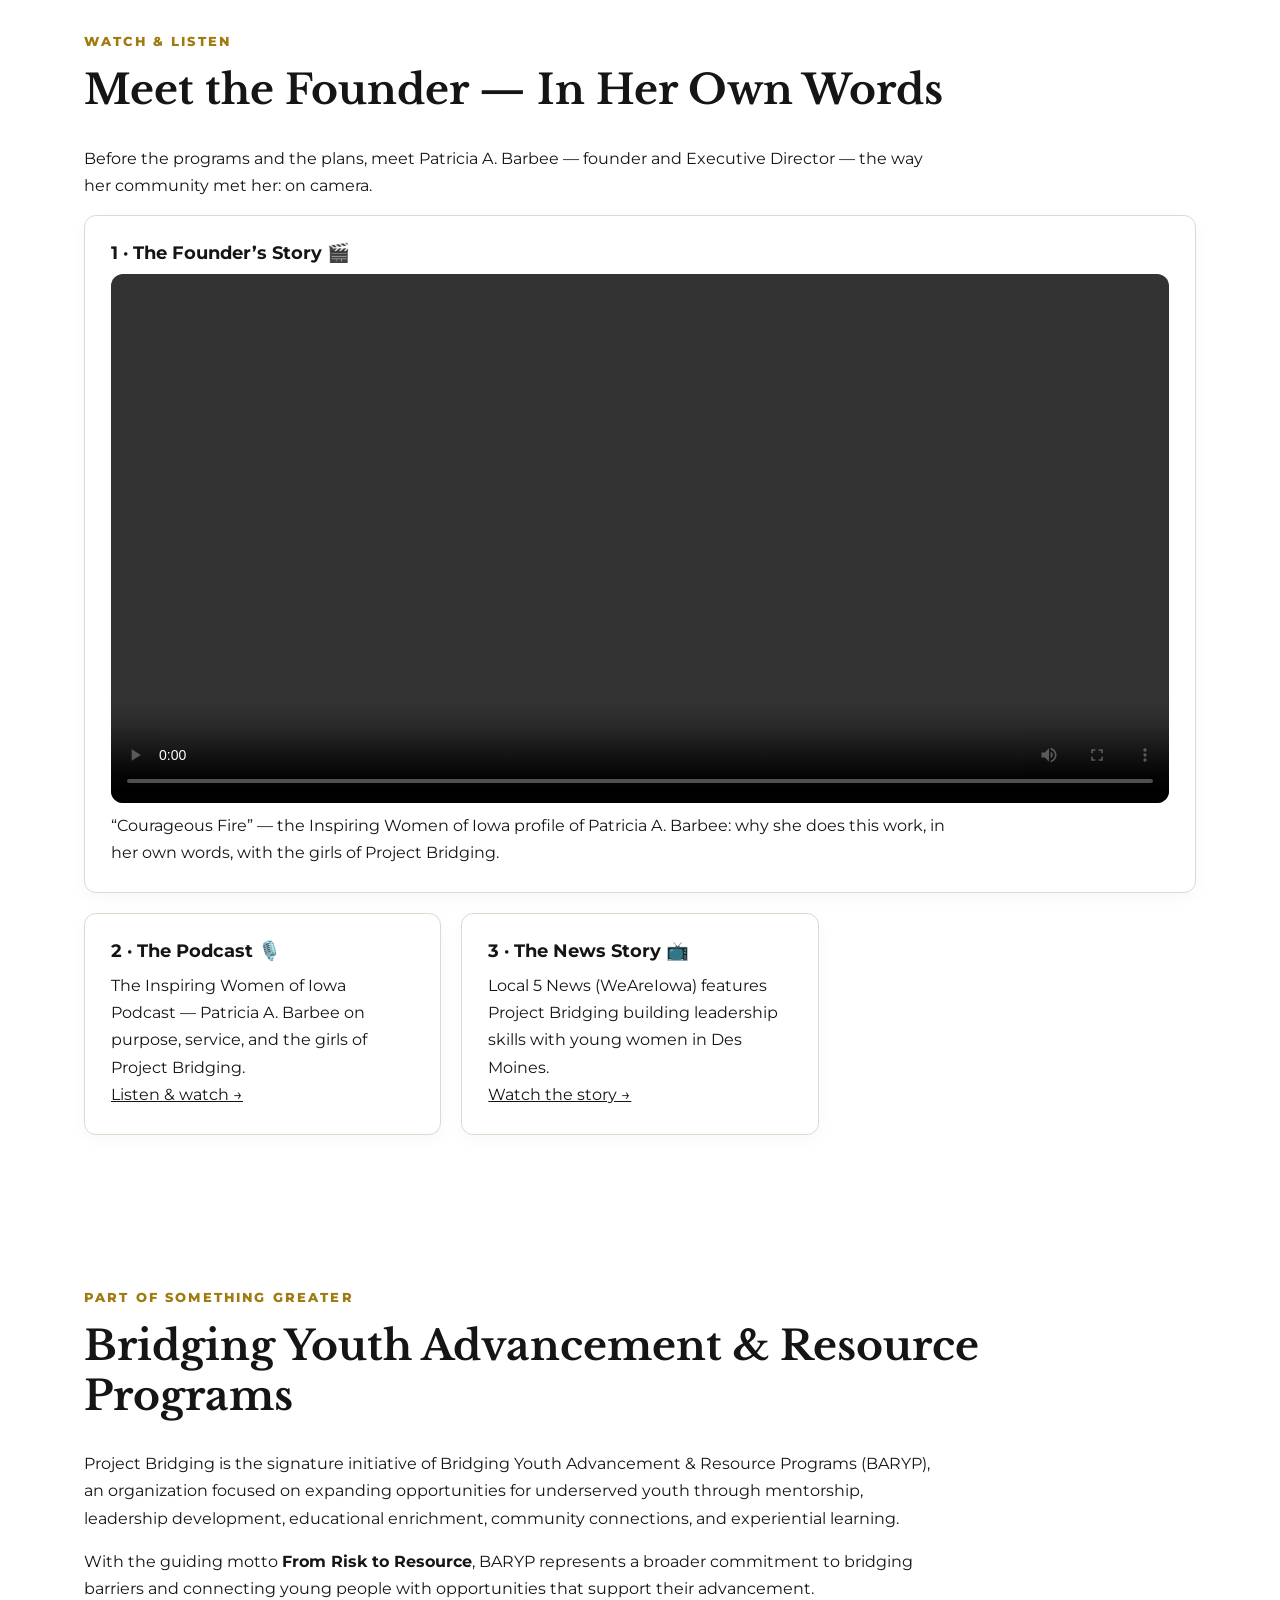
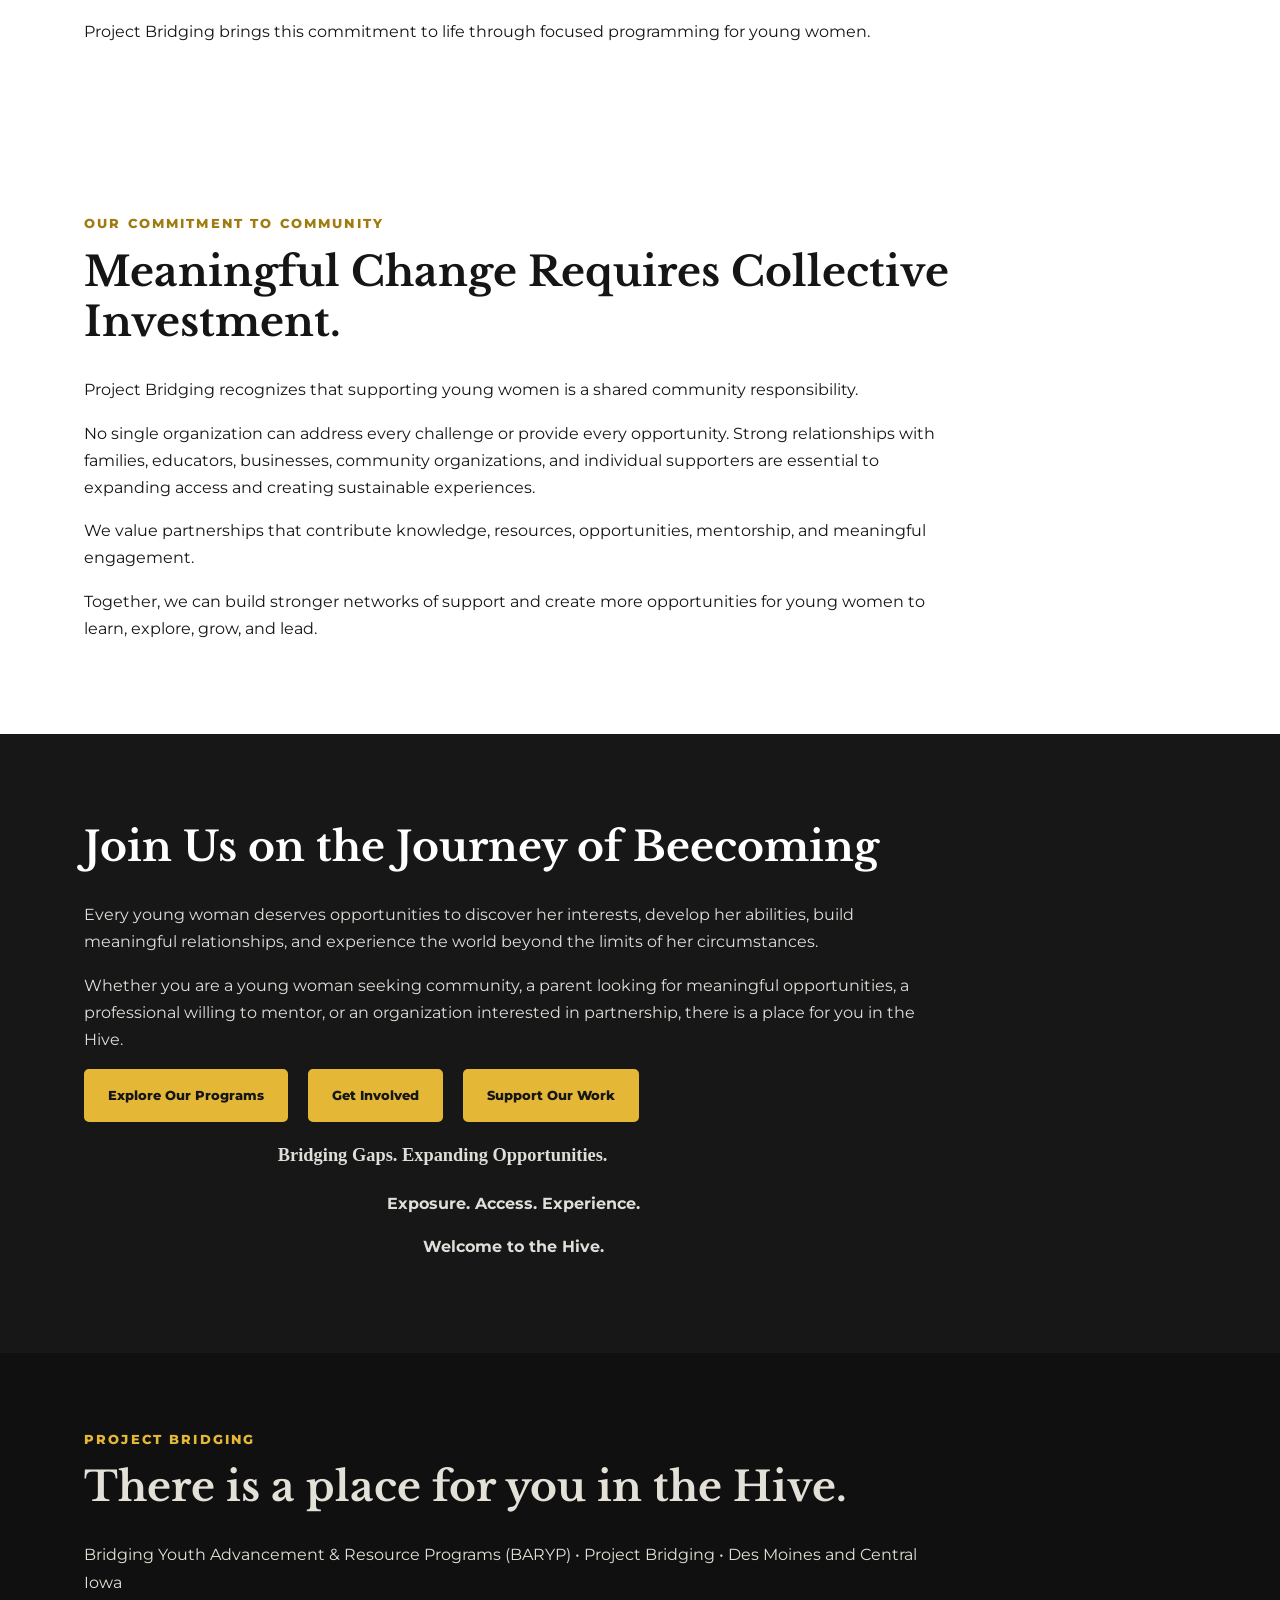
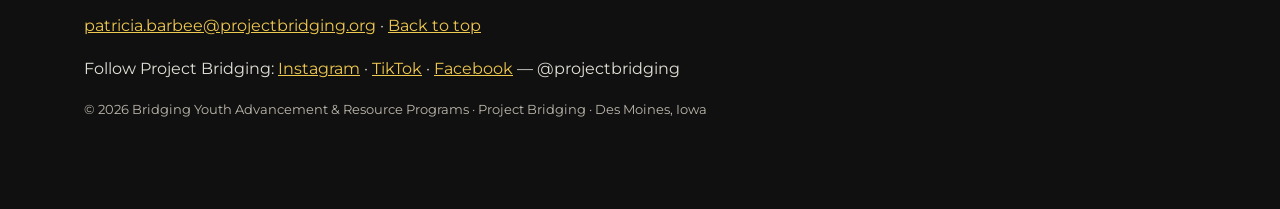
==== commit aff4ef30: "Update button spacing/alignment CSS across site; add FAQ to contact and new giving sections to give" ====
--- a/about.html
+++ b/about.html
@@ -1,8 +1,14 @@
 <!DOCTYPE html>
 <html lang="en"><head><meta charset="UTF-8"><link rel="icon" type="image/png" href="logo.png"><meta name="viewport" content="width=device-width, initial-scale=1"><meta name="description" content="The story, mission, values, founder, and leadership of Project Bridging — a youth development and empowerment program in Des Moines, Iowa."><title>About Us | Project Bridging</title><style>
 @import url('https://fonts.googleapis.com/css2?family=Libre+Baskerville:wght@400;700&family=Montserrat:wght@400;500;600;700;800&display=swap');
-:root{--gold:#e4b836;--black:#151515;--cream:#faf7ef;--muted:#5f5b53}*{box-sizing:border-box}html{scroll-behavior:smooth}body{margin:0;color:var(--black);font-family:Montserrat,Arial,sans-serif;line-height:1.7}h1,h2,h3{line-height:1.23}h1,h2{font-family:'Libre Baskerville',Georgia,serif}h1{font-size:clamp(2.6rem,5.6vw,5.5rem);margin:.3em 0}h2{font-size:clamp(1.9rem,3.2vw,3.2rem);margin:.3em 0 .7em}h3{font-size:1.15rem}p{max-width:78ch}a{color:inherit}header{background:#111;color:white;position:sticky;top:0;z-index:4;border-bottom:2px solid var(--gold)}.nav{max-width:1200px;margin:auto;display:flex;justify-content:space-between;align-items:center;gap:20px;padding:14px 24px}.brand{font-weight:800;letter-spacing:.1em;text-decoration:none;color:var(--gold);line-height:1.1}.brand span{display:block;font-size:.68rem;color:#fff;letter-spacing:.15em;margin-top:5px}.navlinks{display:flex;gap:18px;flex-wrap:wrap;align-items:center}.navlinks a{font-size:.78rem;text-decoration:none;font-weight:700}.navlinks a:hover{color:var(--gold)}.btn{display:inline-flex;align-items:center;justify-content:center;padding:13px 22px;background:var(--gold);color:#161616;font-size:.84rem;font-weight:800;border-radius:5px;text-decoration:none;border:2px solid var(--gold);cursor:pointer}.btn.outline{background:transparent;border-color:currentColor;color:inherit}.btn:hover{filter:brightness(.92)}.hero{background:linear-gradient(115deg,#121212 25%,#282415 100%);color:white;min-height:580px;display:flex;align-items:center}.wrap{max-width:1160px;padding:76px 24px;margin:auto}.hero .wrap{width:100%}.eyebrow{font-weight:800;font-size:.79rem;letter-spacing:.17em;text-transform:uppercase;color:#a07b11}.hero .eyebrow{color:var(--gold)}.lead{font-size:1.18rem;max-width:720px}.hero p{color:#e8e5dc}.actions{display:flex;gap:12px;flex-wrap:wrap;margin-top:28px}.hero .btn.outline{color:white}.gold{color:var(--gold)}.cream{background:var(--cream)}.dark{background:#171717;color:#fff}.dark p{color:#e0ded9}.grid{display:grid;grid-template-columns:repeat(3,minmax(0,1fr));gap:20px}.grid.two{grid-template-columns:repeat(2,minmax(0,1fr))}.card{background:#fff;border:1px solid #ded9cb;border-radius:12px;padding:26px;box-shadow:0 5px 16px rgba(0,0,0,.03)}.dark .card{background:#242424;border-color:#48402b}.card h3{margin:0 0 9px}.card p{margin:0}.number{font-size:2rem;color:#bc911b;font-weight:800}.separator{height:4px;width:64px;background:var(--gold);margin:22px 0}.steps{counter-reset:step}.step{padding:22px 0;border-bottom:1px solid #ddd7c9;display:grid;grid-template-columns:65px 1fr;gap:15px}.step:before{counter-increment:step;content:counter(step,decimal-leading-zero);color:#aa7d00;font-size:1.6rem;font-weight:800}.step h3{margin:0}.step p{margin:.3em 0}.cols{columns:2;column-gap:45px}.cols>div{break-inside:avoid;margin-bottom:25px}.callout{border-left:5px solid var(--gold);padding:22px 25px;background:#f3ecd8;margin:28px 0;font-weight:600}.dark .callout{color:#151515}.small{font-size:.82rem;color:var(--muted)}.tag{font-size:.74rem;display:inline-block;font-weight:800;letter-spacing:.08em;text-transform:uppercase;color:#8f6e12}.quote{font:700 clamp(1.3rem,2.5vw,2rem)/1.5 'Libre Baskerville',Georgia,serif}.notice{background:#fff5da;padding:15px 18px;border-radius:8px;border:1px solid #e6cc7b;margin-top:15px}.faq details{border-bottom:1px solid #ded8cd;padding:18px 0}.faq summary{font-weight:800;cursor:pointer}.faq p{margin:12px 0 0}.footer{background:#101010;color:#e3e0d8}.footer a{color:#efc84f}.muted{color:#6b665b}ul{padding-left:22px}li{margin:7px 0}.chips{display:flex;flex-wrap:wrap;gap:8px}.chip{border:1px solid #b18d2a;border-radius:30px;padding:5px 12px;font-size:.8rem;font-weight:700}.menu-toggle{display:none;background:none;border:1px solid #aaa;color:white;padding:8px 10px;border-radius:4px}@media(max-width:900px){.grid{grid-template-columns:repeat(2,minmax(0,1fr))}.navlinks{gap:10px}.navlinks a{font-size:.7rem}}@media(max-width:700px){.nav{align-items:flex-start}.menu-toggle{display:block}.navlinks{display:none;position:absolute;top:68px;left:0;right:0;background:#161616;padding:22px;flex-direction:column;align-items:flex-start}.navlinks.open{display:flex}.grid,.grid.two{grid-template-columns:1fr}.cols{columns:1}.wrap{padding:55px 20px}.hero{min-height:570px}.step{grid-template-columns:47px 1fr}.navlinks a{font-size:.9rem}}
-.hub-grid{display:grid;grid-template-columns:repeat(2,1fr);gap:14px;margin-top:34px}.hub-btn{display:flex;align-items:center;gap:14px;background:#fff;border:1px solid #e6e2d9;border-left:5px solid #e4b836;padding:18px 22px;transition:.2s;color:inherit;text-decoration:none}.hub-btn:hover{transform:translateY(-1px);border-color:#e4b836;box-shadow:0 4px 14px rgba(0,0,0,.08)}.hub-btn .ic{font-size:1.5rem;line-height:1}.hub-btn strong{display:block;font-size:1rem}.hub-btn span{font-size:.83rem;color:#5f5b53}@media(max-width:620px){.hub-grid{grid-template-columns:1fr}}.brand{display:flex;align-items:center;gap:12px}.brand img{height:54px;width:auto;background:#fff;border-radius:10px;padding:4px}.brand-text{display:flex;flex-direction:column;line-height:1.15}.hero-logo{display:block;width:200px;max-width:62vw;height:auto;background:#fff;border-radius:18px;padding:10px;margin:0 auto 20px}.footer-logo{height:92px;width:auto;background:#fff;border-radius:14px;padding:6px;margin-bottom:14px}</style></head>
+:root{--gold:#e4b836;--black:#151515;--cream:#faf7ef;--muted:#5f5b53}*{box-sizing:border-box}html{scroll-behavior:smooth}body{margin:0;color:var(--black);font-family:Montserrat,Arial,sans-serif;line-height:1.7}h1,h2,h3{line-height:1.23}h1,h2{font-family:'Libre Baskerville',Georgia,serif}h1{font-size:clamp(2.6rem,5.6vw,5.5rem);margin:.3em 0}h2{font-size:clamp(1.9rem,3.2vw,3.2rem);margin:.3em 0 .7em}h3{font-size:1.15rem}p{max-width:78ch}a{color:inherit}header{background:#111;color:white;position:sticky;top:0;z-index:4;border-bottom:2px solid var(--gold)}.nav{max-width:1200px;margin:auto;display:flex;justify-content:space-between;align-items:center;gap:20px;padding:14px 24px}.brand{font-weight:800;letter-spacing:.1em;text-decoration:none;color:var(--gold);line-height:1.1}.brand span{display:block;font-size:.68rem;color:#fff;letter-spacing:.15em;margin-top:5px}.navlinks{display:flex;gap:18px;flex-wrap:wrap;align-items:center}.navlinks a{font-size:.78rem;text-decoration:none;font-weight:700}.navlinks a:hover{color:var(--gold)}.btn{display:inline-flex;align-items:center;justify-content:center;padding:13px 22px;background:var(--gold);color:#161616;font-size:.84rem;font-weight:800;border-radius:5px;text-decoration:none;border:2px solid var(--gold);cursor:pointer}.btn.outline{background:transparent;border-color:currentColor;color:inherit}.btn:hover{filter:brightness(.92)}.hero{background:linear-gradient(115deg,#121212 25%,#282415 100%);color:white;min-height:580px;display:flex;align-items:center}.wrap{max-width:1160px;padding:76px 24px;margin:auto}.hero .wrap{width:100%}.eyebrow{font-weight:800;font-size:.79rem;letter-spacing:.17em;text-transform:uppercase;color:#a07b11}.hero .eyebrow{color:var(--gold)}.lead{font-size:1.18rem;max-width:720px}.hero p{color:#e8e5dc}.actions{display:flex;gap:20px;flex-wrap:wrap;margin-top:28px}.hero .btn.outline{color:white}.gold{color:var(--gold)}.cream{background:var(--cream)}.dark{background:#171717;color:#fff}.dark p{color:#e0ded9}.grid{display:grid;grid-template-columns:repeat(3,minmax(0,1fr));gap:20px}.grid.two{grid-template-columns:repeat(2,minmax(0,1fr))}.card{background:#fff;border:1px solid #ded9cb;border-radius:12px;padding:26px;box-shadow:0 5px 16px rgba(0,0,0,.03)}.dark .card{background:#242424;border-color:#48402b}.card h3{margin:0 0 9px}.card p{margin:0}.number{font-size:2rem;color:#bc911b;font-weight:800}.separator{height:4px;width:64px;background:var(--gold);margin:22px 0}.steps{counter-reset:step}.step{padding:22px 0;border-bottom:1px solid #ddd7c9;display:grid;grid-template-columns:65px 1fr;gap:15px}.step:before{counter-increment:step;content:counter(step,decimal-leading-zero);color:#aa7d00;font-size:1.6rem;font-weight:800}.step h3{margin:0}.step p{margin:.3em 0}.cols{columns:2;column-gap:45px}.cols>div{break-inside:avoid;margin-bottom:25px}.callout{border-left:5px solid var(--gold);padding:22px 25px;background:#f3ecd8;margin:28px 0;font-weight:600}.dark .callout{color:#151515}.small{font-size:.82rem;color:var(--muted)}.tag{font-size:.74rem;display:inline-block;font-weight:800;letter-spacing:.08em;text-transform:uppercase;color:#8f6e12}.quote{font:700 clamp(1.3rem,2.5vw,2rem)/1.5 'Libre Baskerville',Georgia,serif}.notice{background:#fff5da;padding:15px 18px;border-radius:8px;border:1px solid #e6cc7b;margin-top:15px}.faq details{border-bottom:1px solid #ded8cd;padding:18px 0}.faq summary{font-weight:800;cursor:pointer}.faq p{margin:12px 0 0}.footer{background:#101010;color:#e3e0d8}.footer a{color:#efc84f}.muted{color:#6b665b}ul{padding-left:22px}li{margin:7px 0}.chips{display:flex;flex-wrap:wrap;gap:8px}.chip{border:1px solid #b18d2a;border-radius:30px;padding:5px 12px;font-size:.8rem;font-weight:700}.menu-toggle{display:none;background:none;border:1px solid #aaa;color:white;padding:8px 10px;border-radius:4px}@media(max-width:900px){.grid{grid-template-columns:repeat(2,minmax(0,1fr))}.navlinks{gap:10px}.navlinks a{font-size:.7rem}}@media(max-width:700px){.nav{align-items:flex-start}.menu-toggle{display:block}.navlinks{display:none;position:absolute;top:68px;left:0;right:0;background:#161616;padding:22px;flex-direction:column;align-items:flex-start}.navlinks.open{display:flex}.grid,.grid.two{grid-template-columns:1fr}.cols{columns:1}.wrap{padding:55px 20px}.hero{min-height:570px}.step{grid-template-columns:47px 1fr}.navlinks a{font-size:.9rem}}
+.hub-grid{display:grid;grid-template-columns:repeat(2,1fr);gap:14px;margin-top:34px}.hub-btn{display:flex;align-items:center;gap:14px;background:#fff;border:1px solid #e6e2d9;border-left:5px solid #e4b836;padding:18px 22px;transition:.2s;color:inherit;text-decoration:none}.hub-btn:hover{transform:translateY(-1px);border-color:#e4b836;box-shadow:0 4px 14px rgba(0,0,0,.08)}.hub-btn .ic{font-size:1.5rem;line-height:1}.hub-btn strong{display:block;font-size:1rem}.hub-btn span{font-size:.83rem;color:#5f5b53}@media(max-width:620px){.hub-grid{grid-template-columns:1fr}}.brand{display:flex;align-items:center;gap:12px}.brand img{height:54px;width:auto;background:#fff;border-radius:10px;padding:4px}.brand-text{display:flex;flex-direction:column;line-height:1.15}.hero-logo{display:block;width:200px;max-width:62vw;height:auto;background:#fff;border-radius:18px;padding:10px;margin:0 auto 20px}.footer-logo{height:92px;width:auto;background:#fff;border-radius:14px;padding:6px;margin-bottom:14px}
+/* Content buttons: left-aligned, wider spacing (Patsy, Nov 5 2026) */
+main p:has(>.btn){text-align:left!important}
+main p .btn+.btn{margin-left:16px}
+.actions{gap:20px}
+.links{display:flex;gap:20px;flex-wrap:wrap;justify-content:flex-start;align-items:center}
+</style></head>
 <body>
 <header><nav class="nav" aria-label="Primary navigation"><a class="brand" href="index.html"><img src="logo.png" alt="Project Bridging logo"><span class="brand-text">PROJECT BRIDGING<span>WELCOME TO THE HIVE • EST. 2022</span></span></a><button class="menu-toggle" aria-label="Toggle navigation" aria-expanded="false" onclick="const n=document.getElementById('navlinks');n.classList.toggle('open');this.setAttribute('aria-expanded',n.classList.contains('open'))">☰ Menu</button><div id="navlinks" class="navlinks"><a href="index.html">Home</a><a href="about.html">About Us</a><a href="our-approach.html">Our Approach</a><a href="programs.html">Our Programs</a><a href="get-involved.html">Get Involved</a><a href="events.html">Events &amp; News</a><a href="contact.html">Contact</a><a href="give.html" class="btn">Give</a></div></nav></header>
 <main>
